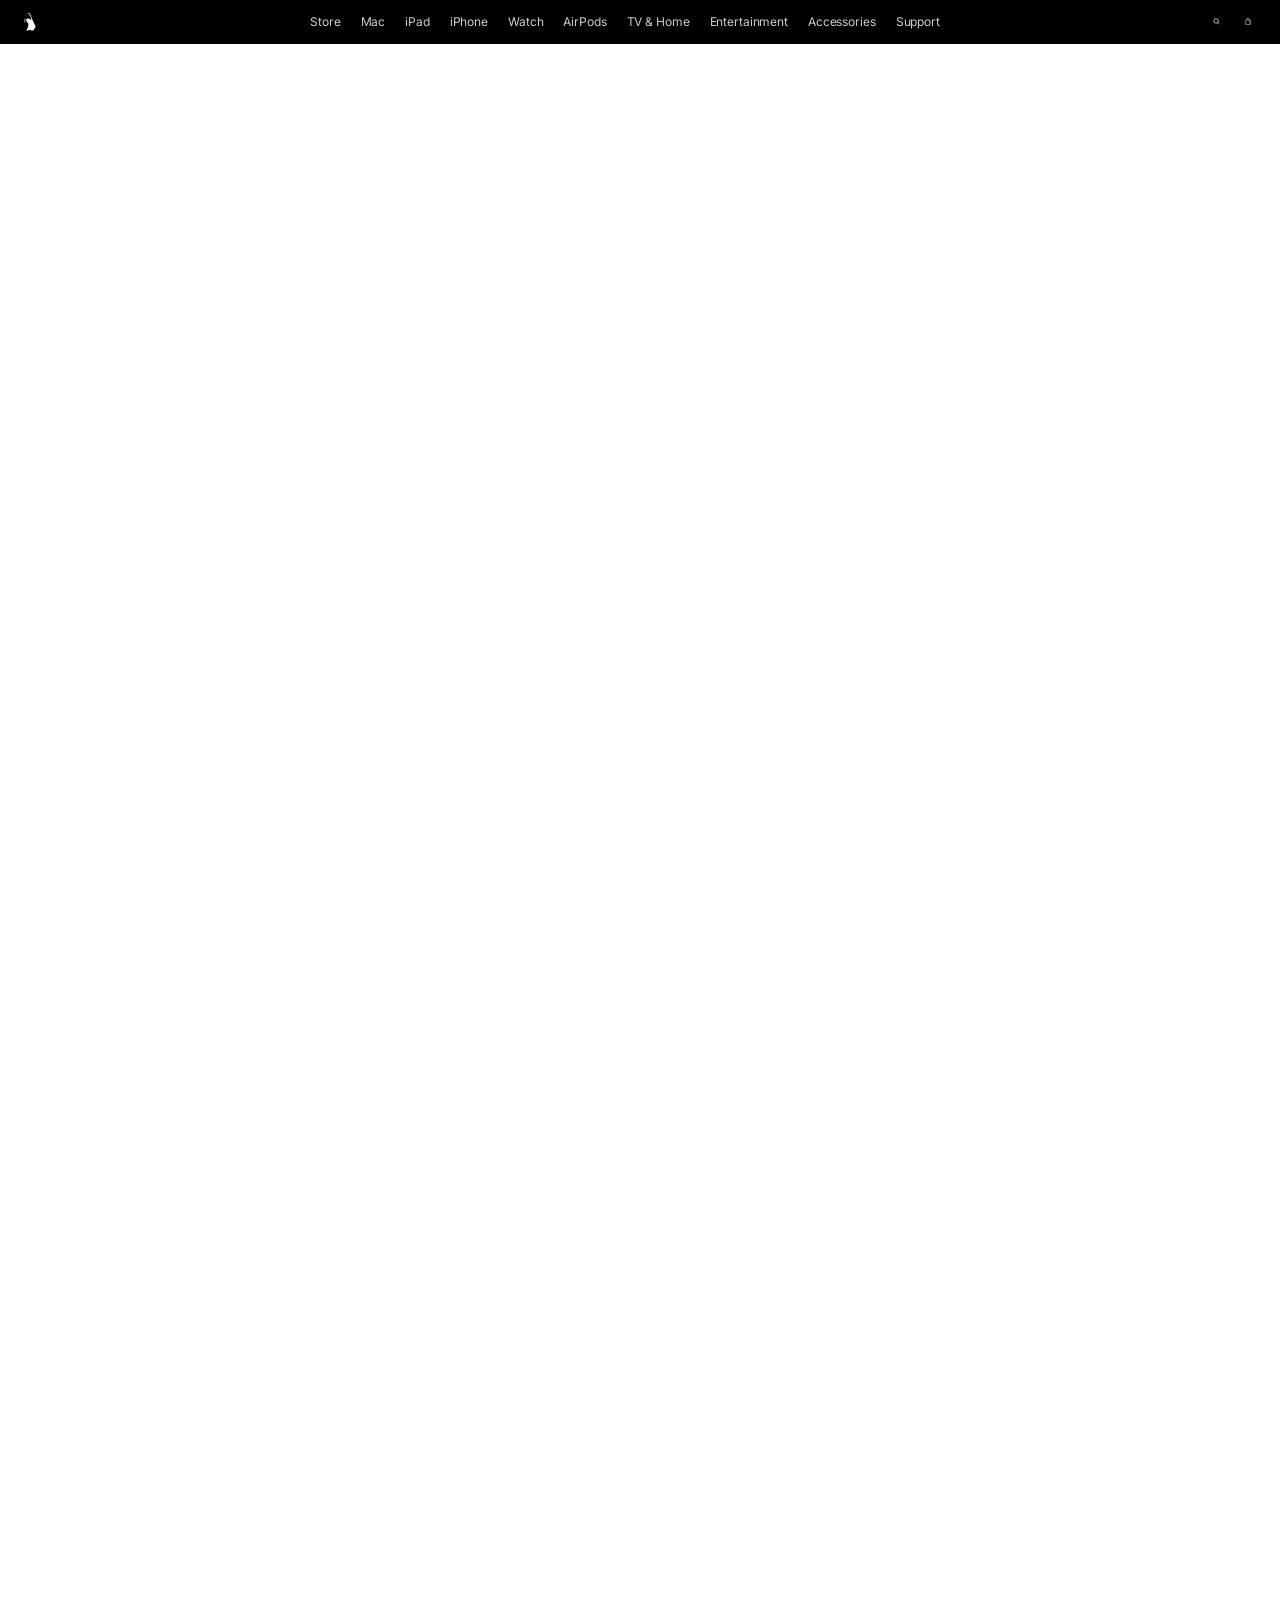
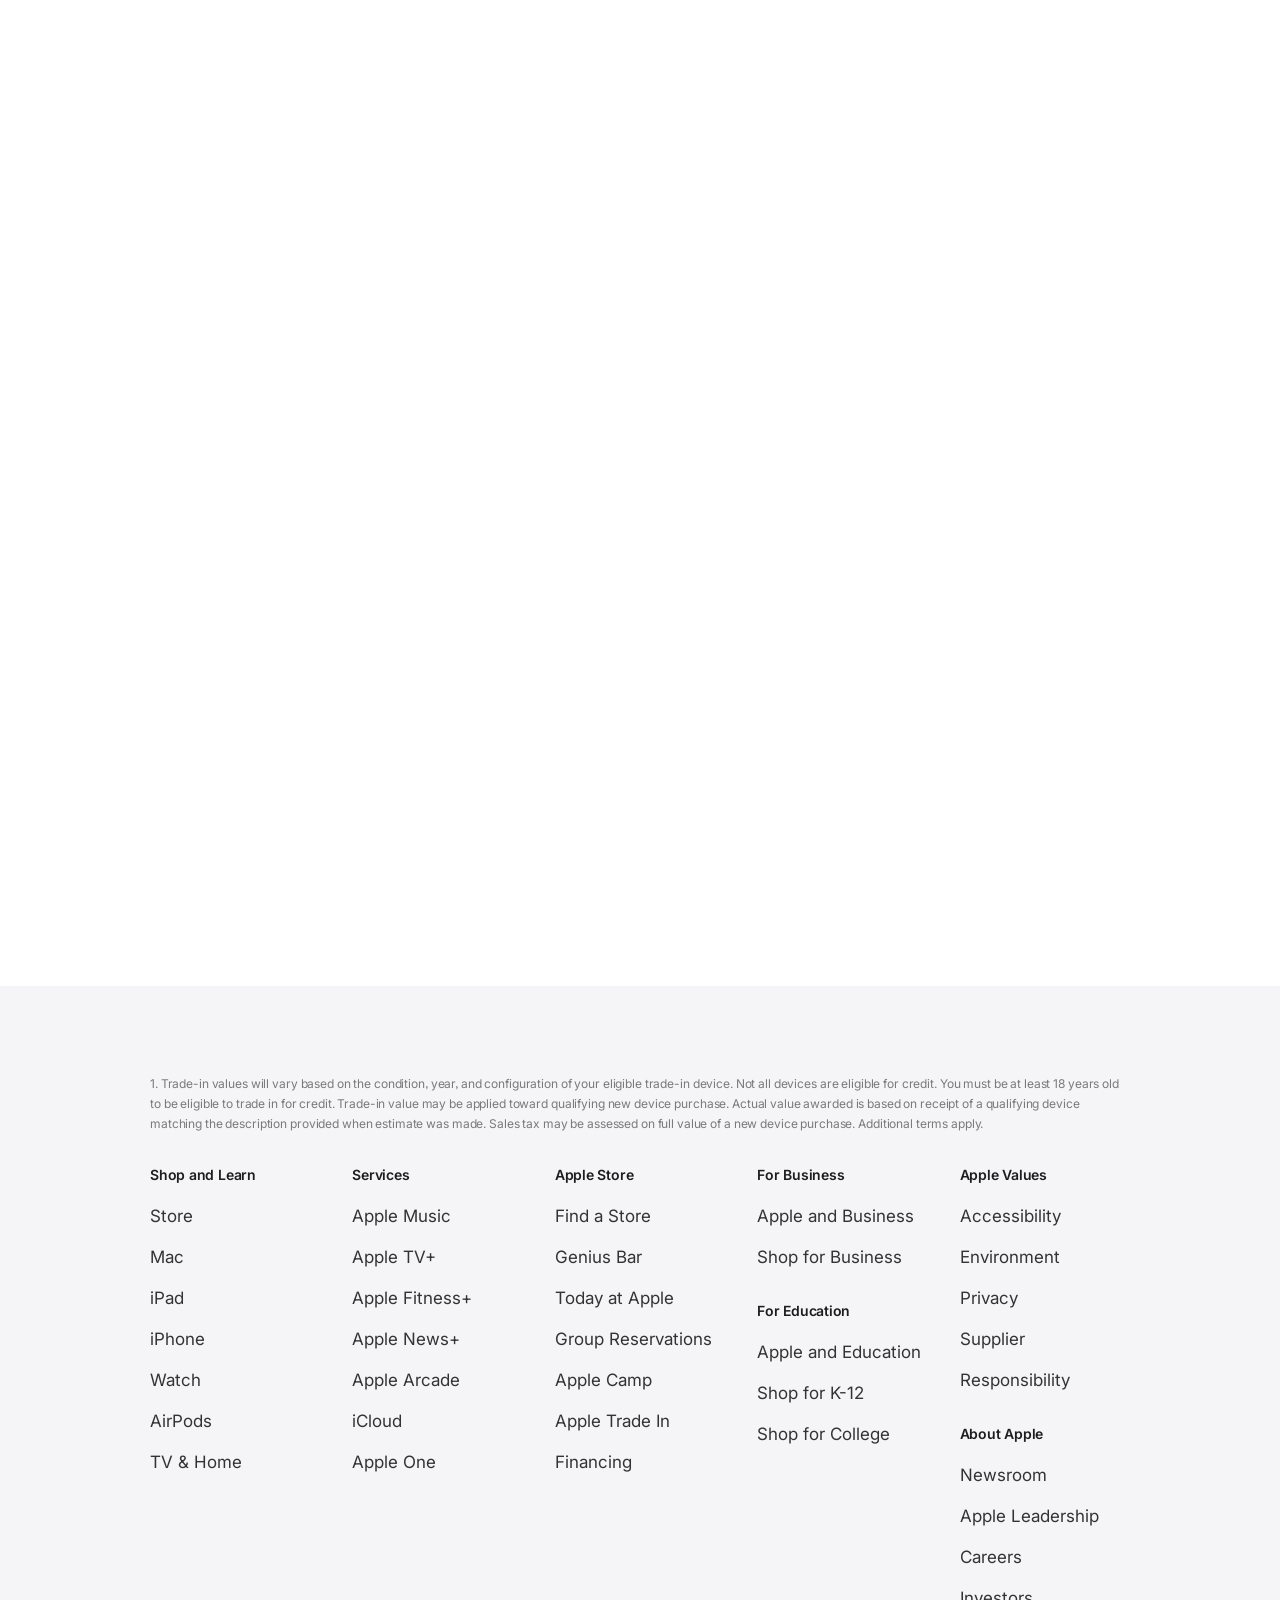
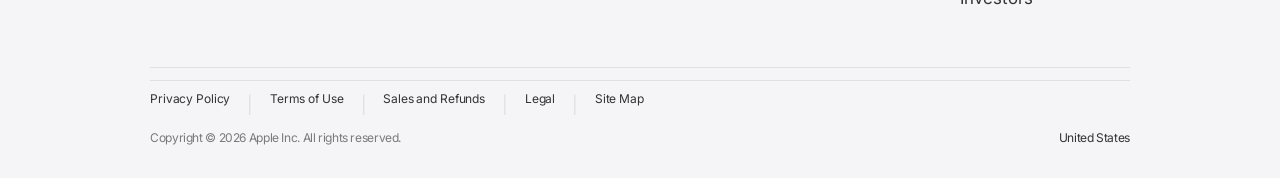
==== index.html @ 01b18a30 "feat: create index.html with responsive hero section and global navigation components" ====
<!DOCTYPE html>
<html lang="en">
<head>
  <meta charset="UTF-8">
  <meta name="viewport" content="width=device-width, initial-scale=1.0">
  <title>Apple</title>
  <meta name="description" content="Explore the latest iPhone, MacBook, iPad, Apple Watch, AirPods, and more. Visit the Apple site to learn, buy, and get support.">

  <!-- Google Fonts: Inter (SF Pro substitute) -->
  <link rel="preconnect" href="https://fonts.googleapis.com">
  <link rel="preconnect" href="https://fonts.gstatic.com" crossorigin>
  <link href="https://fonts.googleapis.com/css2?family=Inter:ital,opsz,wght@0,14..32,100..900;1,14..32,100..900&display=swap" rel="stylesheet">

  <!-- Stylesheets -->
  <link rel="stylesheet" href="css/tokens.css">
  <link rel="stylesheet" href="css/reset.css">
  <link rel="stylesheet" href="css/global.css">
  <link rel="stylesheet" href="css/components.css">
</head>
<body>

  <!-- ════════════════════════════════════════════ -->
  <!-- GLOBAL NAV                                   -->
  <!-- ════════════════════════════════════════════ -->
  <nav class="global-nav" id="global-nav" aria-label="Global Navigation">
    <div class="global-nav__inner">
      <!-- Apple Logo -->
      <a href="index.html" class="global-nav__logo" aria-label="Apple">
        <svg viewBox="0 0 17 48" xmlns="http://www.w3.org/2000/svg" width="17" height="48">
          <path d="M15.57 36.3c-.93 2.13-1.37 3.08-2.57 4.98-1.67 2.64-4.03 5.93-6.95 5.96-2.59.03-3.26-1.69-6.78-1.66-3.52.02-4.25 1.69-6.85 1.66C-10.5 47.21-8.31 44.14-6.64 41.5c3.34-5.29 3.69-11.49 1.63-14.79-1.44-2.3-3.7-3.64-5.82-3.64-2.6 0-4.54 1.74-6.09 1.74-1.65 0-3.28-1.73-5.64-1.73 2.68-.04 5.3 1.46 6.97 3.96-.18-.1-.36-.2-.53-.31C-17.97 25.1-18.63 22.1-17.13 19.5c1.12-1.95 3.12-3.2 5.32-3.36-.47.28-.92.62-1.33 1.02-2.31 2.26-2.46 5.87-.33 8.29.46-.96 1.16-1.79 2.05-2.42 2.43-1.72 5.67-1.84 8.24-.3-2.28-2.83-6.19-3.63-9.42-1.92.24-.6.54-1.17.88-1.7 2.73-4.23 8.37-5.42 12.6-2.69 1.25.81 2.27 1.94 2.97 3.27.55-3.2-.64-6.49-3.15-8.55 2.13.34 4.12 1.34 5.67 2.88-1.39-2.56-3.97-4.22-6.82-4.4 3.02-.15 5.96 1.22 7.82 3.66-1.42-3.35-4.7-5.53-8.32-5.53-.62 0-1.23.07-1.83.2 2.52-1.78 5.63-2.53 8.7-2.1C1.58 3.37-1.55 2.72-4.6 3.33c1.52-1.41 3.5-2.21 5.56-2.26C-1.52.5-4.13 1.24-6.1 3.01c.66-1.06 1.56-1.96 2.62-2.62C-5.83-1.04-8.56-.15-10.32 2c.13-.42.3-.82.5-1.2 1.53-2.8 4.86-3.87 7.68-2.42"/>
        </svg>
      </a>

      <!-- Nav Links -->
      <div class="global-nav__links" id="nav-links">
        <a href="store.html" class="global-nav__link">Store</a>
        <a href="#" class="global-nav__link">Mac</a>
        <a href="#" class="global-nav__link">iPad</a>
        <a href="iphone.html" class="global-nav__link">iPhone</a>
        <a href="#" class="global-nav__link">Watch</a>
        <a href="#" class="global-nav__link">AirPods</a>
        <a href="#" class="global-nav__link">TV & Home</a>
        <a href="#" class="global-nav__link">Entertainment</a>
        <a href="accessories.html" class="global-nav__link">Accessories</a>
        <a href="#" class="global-nav__link">Support</a>
      </div>

      <!-- Right Actions -->
      <div class="global-nav__actions">
        <a href="#" class="global-nav__action" aria-label="Search">
          <svg viewBox="0 0 15 44" xmlns="http://www.w3.org/2000/svg">
            <path d="M14.298 27.202l-3.87-3.87c.96-1.28 1.572-2.86 1.572-4.582C12 14.56 8.94 11.5 4.75 11.5S-2.5 14.56-2.5 18.75s3.06 7.25 7.25 7.25c1.722 0 3.302-.612 4.582-1.572l3.87 3.87c.18.18.418.27.654.27s.476-.09.656-.27c.36-.36.36-.948-.004-1.308zM4.75 24c-2.898 0-5.25-2.352-5.25-5.25S1.852 13.5 4.75 13.5 10 15.852 10 18.75 7.648 24 4.75 24z" transform="translate(3)"/>
          </svg>
        </a>
        <a href="#" class="global-nav__action" aria-label="Shopping Bag">
          <svg viewBox="0 0 14 44" xmlns="http://www.w3.org/2000/svg">
            <path d="M11.3 16h-1.06c-.1-2.24-1.88-4-4.24-4s-4.14 1.76-4.24 4H.7c-.94 0-1.7.76-1.7 1.7v10.6c0 .94.76 1.7 1.7 1.7h10.6c.94 0 1.7-.76 1.7-1.7V17.7c0-.94-.76-1.7-1.7-1.7zM6 13.5c1.6 0 2.9 1.24 3 2.5H3c.1-1.26 1.4-2.5 3-2.5zm5.3 14.8c0 .14-.16.3-.3.3H.7c-.14 0-.3-.16-.3-.3V17.7c0-.14.16-.3.3-.3h1.06v1.34c0 .28.22.5.5.5s.5-.22.5-.5V17.4h5.48v1.34c0 .28.22.5.5.5s.5-.22.5-.5V17.4h1.06c.14 0 .3.16.3.3v10.6z" transform="translate(1)"/>
          </svg>
        </a>

        <!-- Hamburger (mobile) -->
        <button class="global-nav__hamburger" id="nav-hamburger" aria-label="Menu" aria-expanded="false">
          <svg viewBox="0 0 18 18" xmlns="http://www.w3.org/2000/svg">
            <path d="M0 3h18v1.5H0zM0 8.25h18v1.5H0zM0 13.5h18V15H0z"/>
          </svg>
        </button>
      </div>
    </div>
  </nav>

  <!-- Mobile Tray -->
  <div class="global-nav__mobile-tray" id="mobile-tray">
    <a href="store.html" class="global-nav__mobile-link">Store</a>
    <a href="#" class="global-nav__mobile-link">Mac</a>
    <a href="#" class="global-nav__mobile-link">iPad</a>
    <a href="iphone.html" class="global-nav__mobile-link">iPhone</a>
    <a href="#" class="global-nav__mobile-link">Watch</a>
    <a href="#" class="global-nav__mobile-link">AirPods</a>
    <a href="#" class="global-nav__mobile-link">TV & Home</a>
    <a href="#" class="global-nav__mobile-link">Entertainment</a>
    <a href="accessories.html" class="global-nav__mobile-link">Accessories</a>
    <a href="#" class="global-nav__mobile-link">Support</a>
  </div>

  <!-- ════════════════════════════════════════════ -->
  <!-- MAIN CONTENT                                 -->
  <!-- ════════════════════════════════════════════ -->
  <main class="main-content main-content--no-sub">

    <!-- ── TILE 1: iPhone 17 Pro (Dark) ── -->
    <section class="tile tile--dark tile--hero fade-in" id="tile-iphone">
      <div class="tile__content">
        <h2 class="tile__headline tile__headline--hero">iPhone 17 Pro</h2>
        <p class="tile__tagline tile__tagline--dark">The ultimate iPhone.</p>
        <div class="tile__ctas">
          <a href="iphone.html" class="btn-primary">Learn more</a>
          <a href="iphone.html" class="btn-secondary-pill btn-secondary-pill--on-dark">Buy</a>
        </div>
      </div>
      <div class="tile__image-container">
        <img src="assets/iphone-hero.png" alt="iPhone 17 Pro in Natural Titanium" class="tile__product-image" loading="eager">
      </div>
    </section>

    <!-- ── TILE 2: MacBook Air (Light) ── -->
    <section class="tile tile--light fade-in" id="tile-macbook">
      <div class="tile__content">
        <h2 class="tile__headline tile__headline--hero">MacBook Air</h2>
        <p class="tile__tagline">Designed to go places.</p>
        <div class="tile__ctas">
          <a href="#" class="btn-primary">Learn more</a>
          <a href="store.html" class="btn-secondary-pill">Buy</a>
        </div>
      </div>
      <div class="tile__image-container tile__image-container--wide">
        <img src="assets/macbook-hero.png" alt="MacBook Air in Silver" class="tile__product-image" loading="lazy">
      </div>
    </section>

    <!-- ── TILE 3: iPad Pro (Dark-2) ── -->
    <section class="tile tile--dark-2 fade-in" id="tile-ipad">
      <div class="tile__content">
        <h2 class="tile__headline tile__headline--hero">iPad Pro</h2>
        <p class="tile__tagline tile__tagline--dark">Thinnovation.</p>
        <div class="tile__ctas">
          <a href="#" class="btn-primary">Learn more</a>
          <a href="store.html" class="btn-secondary-pill btn-secondary-pill--on-dark">Buy</a>
        </div>
      </div>
      <div class="tile__image-container">
        <img src="assets/ipad-hero.png" alt="iPad Pro with M4 chip" class="tile__product-image" loading="lazy">
      </div>
    </section>

    <!-- ── TILE 4: Apple Watch (Parchment) ── -->
    <section class="tile tile--parchment fade-in" id="tile-watch">
      <div class="tile__content">
        <h2 class="tile__headline tile__headline--hero">Apple Watch</h2>
        <p class="tile__tagline">Smarter. Brighter. Mightier.</p>
        <div class="tile__ctas">
          <a href="#" class="btn-primary">Learn more</a>
          <a href="store.html" class="btn-secondary-pill">Buy</a>
        </div>
      </div>
      <div class="tile__image-container">
        <img src="assets/watch-hero.png" alt="Apple Watch Series 10" class="tile__product-image" loading="lazy">
      </div>
    </section>

    <!-- ── TILE 5: AirPods (Dark-3) ── -->
    <section class="tile tile--dark-3 fade-in" id="tile-airpods">
      <div class="tile__content">
        <h2 class="tile__headline tile__headline--hero">AirPods Pro</h2>
        <p class="tile__tagline tile__tagline--dark">Adaptive Audio. Now playing.</p>
        <div class="tile__ctas">
          <a href="#" class="btn-primary">Learn more</a>
          <a href="store.html" class="btn-secondary-pill btn-secondary-pill--on-dark">Buy</a>
        </div>
      </div>
      <div class="tile__image-container">
        <img src="assets/airpods-hero.png" alt="AirPods Pro 2nd generation" class="tile__product-image" loading="lazy">
      </div>
    </section>

    <!-- ── TILE 6: Mac (Light) ── -->
    <section class="tile tile--light fade-in" id="tile-mac">
      <div class="tile__content">
        <h2 class="tile__headline tile__headline--hero">iMac</h2>
        <p class="tile__tagline">Supercharged by M4.</p>
        <div class="tile__ctas">
          <a href="#" class="btn-primary">Learn more</a>
          <a href="store.html" class="btn-secondary-pill">Buy</a>
        </div>
      </div>
      <div class="tile__image-container tile__image-container--wide">
        <img src="assets/mac-hero.png" alt="iMac with M4 chip" class="tile__product-image" loading="lazy">
      </div>
    </section>

    <!-- ── Two Side-by-Side Tiles ── -->
    <div class="tile-pair">
      <section class="tile tile--dark fade-in" id="tile-trade-in">
        <div class="tile__content">
          <h2 class="tile__headline">Trade In</h2>
          <p class="tile__tagline tile__tagline--dark" style="font-size:21px;">Get credit toward your next Apple product.</p>
          <div class="tile__ctas">
            <a href="#" class="text-link text-link--on-dark text-link--chevron" style="font-size:17px;">Find your trade‑in value</a>
          </div>
        </div>
      </section>
      <section class="tile tile--parchment fade-in" id="tile-card">
        <div class="tile__content">
          <h2 class="tile__headline">Apple Card</h2>
          <p class="tile__tagline" style="font-size:21px;">Get up to 3% Daily Cash back with every purchase.</p>
          <div class="tile__ctas">
            <a href="#" class="text-link text-link--chevron" style="font-size:17px;">Learn more</a>
          </div>
        </div>
      </section>
    </div>

  </main>

  <!-- ════════════════════════════════════════════ -->
  <!-- FOOTER                                       -->
  <!-- ════════════════════════════════════════════ -->
  <footer class="footer" id="site-footer">
    <div class="footer__inner">
      <div class="footer__legal">
        <p class="footer__legal-text">
          1. Trade-in values will vary based on the condition, year, and configuration of your eligible trade-in device. Not all devices are eligible for credit. You must be at least 18 years old to be eligible to trade in for credit. Trade-in value may be applied toward qualifying new device purchase. Actual value awarded is based on receipt of a qualifying device matching the description provided when estimate was made. Sales tax may be assessed on full value of a new device purchase. Additional terms apply.
        </p>
      </div>

      <div class="footer__columns" style="margin-top: 32px;">
        <div class="footer__column">
          <h3 class="footer__column-title">Shop and Learn</h3>
          <a href="store.html" class="footer__link">Store</a>
          <a href="#" class="footer__link">Mac</a>
          <a href="#" class="footer__link">iPad</a>
          <a href="iphone.html" class="footer__link">iPhone</a>
          <a href="#" class="footer__link">Watch</a>
          <a href="#" class="footer__link">AirPods</a>
          <a href="#" class="footer__link">TV & Home</a>
        </div>
        <div class="footer__column">
          <h3 class="footer__column-title">Services</h3>
          <a href="#" class="footer__link">Apple Music</a>
          <a href="#" class="footer__link">Apple TV+</a>
          <a href="#" class="footer__link">Apple Fitness+</a>
          <a href="#" class="footer__link">Apple News+</a>
          <a href="#" class="footer__link">Apple Arcade</a>
          <a href="#" class="footer__link">iCloud</a>
          <a href="#" class="footer__link">Apple One</a>
        </div>
        <div class="footer__column">
          <h3 class="footer__column-title">Apple Store</h3>
          <a href="#" class="footer__link">Find a Store</a>
          <a href="#" class="footer__link">Genius Bar</a>
          <a href="#" class="footer__link">Today at Apple</a>
          <a href="#" class="footer__link">Group Reservations</a>
          <a href="#" class="footer__link">Apple Camp</a>
          <a href="#" class="footer__link">Apple Trade In</a>
          <a href="#" class="footer__link">Financing</a>
        </div>
        <div class="footer__column">
          <h3 class="footer__column-title">For Business</h3>
          <a href="#" class="footer__link">Apple and Business</a>
          <a href="#" class="footer__link">Shop for Business</a>
          <h3 class="footer__column-title" style="margin-top: 24px;">For Education</h3>
          <a href="#" class="footer__link">Apple and Education</a>
          <a href="#" class="footer__link">Shop for K-12</a>
          <a href="#" class="footer__link">Shop for College</a>
        </div>
        <div class="footer__column">
          <h3 class="footer__column-title">Apple Values</h3>
          <a href="#" class="footer__link">Accessibility</a>
          <a href="environment.html" class="footer__link">Environment</a>
          <a href="#" class="footer__link">Privacy</a>
          <a href="#" class="footer__link">Supplier Responsibility</a>
          <h3 class="footer__column-title" style="margin-top: 24px;">About Apple</h3>
          <a href="#" class="footer__link">Newsroom</a>
          <a href="#" class="footer__link">Apple Leadership</a>
          <a href="#" class="footer__link">Careers</a>
          <a href="#" class="footer__link">Investors</a>
        </div>
      </div>

      <div class="footer__legal-links">
        <a href="#" class="footer__legal-link">Privacy Policy</a>
        <span class="footer__legal-separator">|</span>
        <a href="#" class="footer__legal-link">Terms of Use</a>
        <span class="footer__legal-separator">|</span>
        <a href="#" class="footer__legal-link">Sales and Refunds</a>
        <span class="footer__legal-separator">|</span>
        <a href="#" class="footer__legal-link">Legal</a>
        <span class="footer__legal-separator">|</span>
        <a href="#" class="footer__legal-link">Site Map</a>
      </div>

      <div class="footer__copyright">
        <p class="footer__copyright-text">Copyright &copy; 2026 Apple Inc. All rights reserved.</p>
        <a href="#" class="footer__country">United States</a>
      </div>
    </div>
  </footer>

  <!-- JavaScript -->
  <script src="js/nav.js"></script>
  <script src="js/main.js"></script>

</body>
</html>
---- css/tokens.css ----
/* =============================================
   APPLE DESIGN SYSTEM — DESIGN TOKENS
   All values sourced from the Apple.com spec.
   ============================================= */

:root {
  /* ─── BRAND & ACCENT ─── */
  --color-primary: #0066cc;
  --color-primary-focus: #0071e3;
  --color-primary-on-dark: #2997ff;
  --color-on-primary: #ffffff;

  /* ─── SURFACES ─── */
  --color-canvas: #ffffff;
  --color-canvas-parchment: #f5f5f7;
  --color-surface-pearl: #fafafc;
  --color-surface-tile-1: #272729;
  --color-surface-tile-2: #2a2a2c;
  --color-surface-tile-3: #252527;
  --color-surface-black: #000000;
  --color-surface-chip-translucent: rgba(210, 210, 215, 0.64);

  /* ─── TEXT ─── */
  --color-ink: #1d1d1f;
  --color-body: #1d1d1f;
  --color-body-on-dark: #ffffff;
  --color-body-muted: #cccccc;
  --color-ink-muted-80: #333333;
  --color-ink-muted-48: #7a7a7a;

  /* ─── HAIRLINES & BORDERS ─── */
  --color-divider-soft: rgba(0, 0, 0, 0.04);
  --color-hairline: #e0e0e0;

  /* ─── FONT FAMILIES ─── */
  --font-display: 'Inter', system-ui, -apple-system, BlinkMacSystemFont, sans-serif;
  --font-body: 'Inter', system-ui, -apple-system, BlinkMacSystemFont, sans-serif;

  /* ─── TYPOGRAPHY TOKENS ─── */

  /* hero-display: 56px / 600 / 1.07 / -0.28px */
  --type-hero-display-size: 56px;
  --type-hero-display-weight: 600;
  --type-hero-display-lh: 1.07;
  --type-hero-display-ls: -0.005em;

  /* display-lg: 40px / 600 / 1.10 / 0 */
  --type-display-lg-size: 40px;
  --type-display-lg-weight: 600;
  --type-display-lg-lh: 1.10;
  --type-display-lg-ls: 0;

  /* display-md: 34px / 600 / 1.47 / -0.374px */
  --type-display-md-size: 34px;
  --type-display-md-weight: 600;
  --type-display-md-lh: 1.47;
  --type-display-md-ls: -0.011em;

  /* lead: 28px / 400 / 1.14 / 0.196px */
  --type-lead-size: 28px;
  --type-lead-weight: 400;
  --type-lead-lh: 1.14;
  --type-lead-ls: 0.007em;

  /* lead-airy: 24px / 300 / 1.5 / 0 */
  --type-lead-airy-size: 24px;
  --type-lead-airy-weight: 300;
  --type-lead-airy-lh: 1.5;
  --type-lead-airy-ls: 0;

  /* tagline: 21px / 600 / 1.19 / 0.231px */
  --type-tagline-size: 21px;
  --type-tagline-weight: 600;
  --type-tagline-lh: 1.19;
  --type-tagline-ls: 0.011em;

  /* body-strong: 17px / 600 / 1.24 / -0.374px */
  --type-body-strong-size: 17px;
  --type-body-strong-weight: 600;
  --type-body-strong-lh: 1.24;
  --type-body-strong-ls: -0.022em;

  /* body: 17px / 400 / 1.47 / -0.374px  (adjusted to 1.44 for Inter) */
  --type-body-size: 17px;
  --type-body-weight: 400;
  --type-body-lh: 1.44;
  --type-body-ls: -0.022em;

  /* dense-link: 17px / 400 / 2.41 / 0 */
  --type-dense-link-size: 17px;
  --type-dense-link-weight: 400;
  --type-dense-link-lh: 2.41;
  --type-dense-link-ls: 0;

  /* caption: 14px / 400 / 1.43 / -0.224px */
  --type-caption-size: 14px;
  --type-caption-weight: 400;
  --type-caption-lh: 1.43;
  --type-caption-ls: -0.016em;

  /* caption-strong: 14px / 600 / 1.29 / -0.224px */
  --type-caption-strong-size: 14px;
  --type-caption-strong-weight: 600;
  --type-caption-strong-lh: 1.29;
  --type-caption-strong-ls: -0.016em;

  /* button-large: 18px / 300 / 1.0 / 0 */
  --type-button-large-size: 18px;
  --type-button-large-weight: 300;
  --type-button-large-lh: 1.0;
  --type-button-large-ls: 0;

  /* button-utility: 14px / 400 / 1.29 / -0.224px */
  --type-button-utility-size: 14px;
  --type-button-utility-weight: 400;
  --type-button-utility-lh: 1.29;
  --type-button-utility-ls: -0.016em;

  /* fine-print: 12px / 400 / 1.0 / -0.12px */
  --type-fine-print-size: 12px;
  --type-fine-print-weight: 400;
  --type-fine-print-lh: 1.0;
  --type-fine-print-ls: -0.01em;

  /* micro-legal: 10px / 400 / 1.3 / -0.08px */
  --type-micro-legal-size: 10px;
  --type-micro-legal-weight: 400;
  --type-micro-legal-lh: 1.3;
  --type-micro-legal-ls: -0.008em;

  /* nav-link: 12px / 400 / 1.0 / -0.12px */
  --type-nav-link-size: 12px;
  --type-nav-link-weight: 400;
  --type-nav-link-lh: 1.0;
  --type-nav-link-ls: -0.01em;

  /* ─── SPACING ─── */
  --space-xxs: 4px;
  --space-xs: 8px;
  --space-sm: 12px;
  --space-md: 17px;
  --space-lg: 24px;
  --space-xl: 32px;
  --space-xxl: 48px;
  --space-section: 80px;

  /* ─── BORDER RADIUS ─── */
  --rounded-none: 0px;
  --rounded-xs: 5px;
  --rounded-sm: 8px;
  --rounded-md: 11px;
  --rounded-lg: 18px;
  --rounded-pill: 9999px;
  --rounded-full: 50%;

  /* ─── ELEVATION ─── */
  --shadow-product: 3px 5px 30px 0 rgba(0, 0, 0, 0.22);
  --shadow-none: none;
  --border-hairline: 1px solid var(--color-hairline);
  --border-divider-soft: 1px solid var(--color-divider-soft);

  /* ─── BACKDROP ─── */
  --backdrop-frosted: saturate(180%) blur(20px);

  /* ─── TRANSITIONS ─── */
  --transition-fast: 150ms ease;
  --transition-base: 250ms ease;
  --transition-slow: 400ms ease;

  /* ─── CONTENT WIDTHS ─── */
  --width-content: 980px;
  --width-grid: 1440px;

  /* ─── NAV HEIGHTS ─── */
  --height-global-nav: 44px;
  --height-sub-nav: 52px;
}
---- css/global.css ----
/* =============================================
   APPLE DESIGN SYSTEM — GLOBAL STYLES
   Nav, footer, tile system, typography utilities,
   and responsive breakpoints.
   ============================================= */

/* ─── TYPOGRAPHY UTILITY CLASSES ─── */

.type-hero-display {
  font-family: var(--font-display);
  font-size: var(--type-hero-display-size);
  font-weight: var(--type-hero-display-weight);
  line-height: var(--type-hero-display-lh);
  letter-spacing: var(--type-hero-display-ls);
}

.type-display-lg {
  font-family: var(--font-display);
  font-size: var(--type-display-lg-size);
  font-weight: var(--type-display-lg-weight);
  line-height: var(--type-display-lg-lh);
  letter-spacing: var(--type-display-lg-ls);
}

.type-display-md {
  font-family: var(--font-display);
  font-size: var(--type-display-md-size);
  font-weight: var(--type-display-md-weight);
  line-height: var(--type-display-md-lh);
  letter-spacing: var(--type-display-md-ls);
}

.type-lead {
  font-size: var(--type-lead-size);
  font-weight: var(--type-lead-weight);
  line-height: var(--type-lead-lh);
  letter-spacing: var(--type-lead-ls);
}

.type-lead-airy {
  font-size: var(--type-lead-airy-size);
  font-weight: var(--type-lead-airy-weight);
  line-height: var(--type-lead-airy-lh);
  letter-spacing: var(--type-lead-airy-ls);
}

.type-tagline {
  font-size: var(--type-tagline-size);
  font-weight: var(--type-tagline-weight);
  line-height: var(--type-tagline-lh);
  letter-spacing: var(--type-tagline-ls);
}

.type-body-strong {
  font-size: var(--type-body-strong-size);
  font-weight: var(--type-body-strong-weight);
  line-height: var(--type-body-strong-lh);
  letter-spacing: var(--type-body-strong-ls);
}

.type-body {
  font-size: var(--type-body-size);
  font-weight: var(--type-body-weight);
  line-height: var(--type-body-lh);
  letter-spacing: var(--type-body-ls);
}

.type-caption {
  font-size: var(--type-caption-size);
  font-weight: var(--type-caption-weight);
  line-height: var(--type-caption-lh);
  letter-spacing: var(--type-caption-ls);
}

.type-caption-strong {
  font-size: var(--type-caption-strong-size);
  font-weight: var(--type-caption-strong-weight);
  line-height: var(--type-caption-strong-lh);
  letter-spacing: var(--type-caption-strong-ls);
}

.type-fine-print {
  font-size: var(--type-fine-print-size);
  font-weight: var(--type-fine-print-weight);
  line-height: var(--type-fine-print-lh);
  letter-spacing: var(--type-fine-print-ls);
}

.type-micro-legal {
  font-size: var(--type-micro-legal-size);
  font-weight: var(--type-micro-legal-weight);
  line-height: var(--type-micro-legal-lh);
  letter-spacing: var(--type-micro-legal-ls);
}

/* ─── GLOBAL NAV ─── */

.global-nav {
  position: fixed;
  top: 0;
  left: 0;
  right: 0;
  z-index: 1000;
  height: var(--height-global-nav);
  background-color: var(--color-surface-black);
  display: flex;
  align-items: center;
  justify-content: center;
}

.global-nav__inner {
  width: 100%;
  max-width: var(--width-grid);
  padding: 0 var(--space-lg);
  display: flex;
  align-items: center;
  justify-content: space-between;
}

.global-nav__logo {
  display: flex;
  align-items: center;
  color: var(--color-body-on-dark);
}

.global-nav__logo svg {
  width: 18px;
  height: 18px;
  fill: currentColor;
}

.global-nav__links {
  display: flex;
  align-items: center;
  gap: 20px;
}

.global-nav__link {
  font-size: var(--type-nav-link-size);
  font-weight: var(--type-nav-link-weight);
  line-height: var(--type-nav-link-lh);
  letter-spacing: var(--type-nav-link-ls);
  color: rgba(255, 255, 255, 0.8);
  transition: color var(--transition-fast);
  white-space: nowrap;
}

.global-nav__link:hover {
  color: var(--color-body-on-dark);
}

.global-nav__link--active {
  color: var(--color-body-on-dark);
}

.global-nav__actions {
  display: flex;
  align-items: center;
  gap: 16px;
}

.global-nav__action {
  color: rgba(255, 255, 255, 0.8);
  transition: color var(--transition-fast);
  display: flex;
  align-items: center;
}

.global-nav__action:hover {
  color: var(--color-body-on-dark);
}

.global-nav__action svg {
  width: 16px;
  height: 16px;
  fill: currentColor;
}

.global-nav__hamburger {
  display: none;
  color: var(--color-body-on-dark);
  width: 44px;
  height: 44px;
  align-items: center;
  justify-content: center;
}

.global-nav__hamburger svg {
  width: 18px;
  height: 18px;
  fill: currentColor;
}

/* Mobile nav tray */
.global-nav__mobile-tray {
  display: none;
  position: fixed;
  top: var(--height-global-nav);
  left: 0;
  right: 0;
  bottom: 0;
  background-color: var(--color-surface-black);
  z-index: 999;
  padding: var(--space-xxl) var(--space-xxl);
  flex-direction: column;
  gap: var(--space-lg);
  overflow-y: auto;
}

.global-nav__mobile-tray.is-open {
  display: flex;
}

.global-nav__mobile-link {
  font-family: var(--font-display);
  font-size: 28px;
  font-weight: 600;
  color: rgba(255, 255, 255, 0.8);
  transition: color var(--transition-fast);
  border-bottom: 1px solid rgba(255, 255, 255, 0.1);
  padding-bottom: var(--space-lg);
}

.global-nav__mobile-link:hover {
  color: var(--color-body-on-dark);
}

/* ─── SUB NAV (FROSTED) ─── */

.sub-nav {
  position: fixed;
  top: var(--height-global-nav);
  left: 0;
  right: 0;
  z-index: 998;
  height: var(--height-sub-nav);
  background-color: rgba(245, 245, 247, 0.8);
  backdrop-filter: var(--backdrop-frosted);
  -webkit-backdrop-filter: var(--backdrop-frosted);
  border-bottom: 1px solid rgba(0, 0, 0, 0.08);
  display: flex;
  align-items: center;
  justify-content: center;
}

.sub-nav__inner {
  width: 100%;
  max-width: var(--width-grid);
  padding: 0 var(--space-lg);
  display: flex;
  align-items: center;
  justify-content: space-between;
}

.sub-nav__title {
  font-size: var(--type-tagline-size);
  font-weight: var(--type-tagline-weight);
  line-height: var(--type-tagline-lh);
  letter-spacing: var(--type-tagline-ls);
  color: var(--color-ink);
}

.sub-nav__right {
  display: flex;
  align-items: center;
  gap: 20px;
}

.sub-nav__link {
  font-size: var(--type-button-utility-size);
  font-weight: var(--type-button-utility-weight);
  line-height: var(--type-button-utility-lh);
  letter-spacing: var(--type-button-utility-ls);
  color: var(--color-ink);
  opacity: 0.7;
  transition: opacity var(--transition-fast);
  white-space: nowrap;
}

.sub-nav__link:hover {
  opacity: 1;
}

/* ─── MAIN CONTENT OFFSET ─── */

.main-content {
  padding-top: calc(var(--height-global-nav) + var(--height-sub-nav));
}

.main-content--no-sub {
  padding-top: var(--height-global-nav);
}

/* ─── PRODUCT TILE SYSTEM ─── */

.tile {
  width: 100%;
  display: flex;
  flex-direction: column;
  align-items: center;
  justify-content: center;
  text-align: center;
  padding: var(--space-section) var(--space-lg);
  min-height: 580px;
  position: relative;
  overflow: hidden;
}

.tile--light {
  background-color: var(--color-canvas);
  color: var(--color-ink);
}

.tile--parchment {
  background-color: var(--color-canvas-parchment);
  color: var(--color-ink);
}

.tile--dark {
  background-color: var(--color-surface-tile-1);
  color: var(--color-body-on-dark);
}

.tile--dark-2 {
  background-color: var(--color-surface-tile-2);
  color: var(--color-body-on-dark);
}

.tile--dark-3 {
  background-color: var(--color-surface-tile-3);
  color: var(--color-body-on-dark);
}

.tile--black {
  background-color: var(--color-surface-black);
  color: var(--color-body-on-dark);
}

.tile--hero {
  min-height: 100vh;
  min-height: 100dvh;
}

.tile--half {
  min-height: 460px;
}

.tile__content {
  max-width: var(--width-content);
  width: 100%;
  display: flex;
  flex-direction: column;
  align-items: center;
  gap: var(--space-sm);
  position: relative;
  z-index: 2;
}

.tile__headline {
  font-family: var(--font-display);
  font-size: var(--type-display-lg-size);
  font-weight: var(--type-display-lg-weight);
  line-height: var(--type-display-lg-lh);
  letter-spacing: var(--type-display-lg-ls);
}

.tile__headline--hero {
  font-size: var(--type-hero-display-size);
  line-height: var(--type-hero-display-lh);
  letter-spacing: var(--type-hero-display-ls);
}

.tile__tagline {
  font-size: var(--type-lead-size);
  font-weight: var(--type-lead-weight);
  line-height: var(--type-lead-lh);
  letter-spacing: var(--type-lead-ls);
  opacity: 0.85;
}

.tile__tagline--dark {
  color: var(--color-body-muted);
}

.tile__ctas {
  display: flex;
  align-items: center;
  gap: var(--space-md);
  margin-top: var(--space-xs);
}

.tile__image-container {
  margin-top: var(--space-xxl);
  width: 100%;
  max-width: 700px;
  display: flex;
  justify-content: center;
  position: relative;
}

.tile__image-container--wide {
  max-width: 900px;
}

.tile__image-container--full {
  max-width: 100%;
}

.tile__product-image {
  width: 100%;
  height: auto;
  object-fit: contain;
  filter: drop-shadow(var(--shadow-product));
}

.tile__product-image--no-shadow {
  filter: none;
}

/* Background image tiles */
.tile--bg-image {
  background-size: cover;
  background-position: center;
  background-repeat: no-repeat;
}

/* ─── SECTION CONTAINERS ─── */

.section-container {
  max-width: var(--width-content);
  width: 100%;
  margin: 0 auto;
  padding: var(--space-section) var(--space-lg);
}

.section-container--wide {
  max-width: var(--width-grid);
}

/* ─── GRID SYSTEM ─── */

.utility-grid {
  display: grid;
  gap: 20px;
  width: 100%;
  max-width: var(--width-grid);
  margin: 0 auto;
  padding: 0 var(--space-lg);
}

.utility-grid--5 {
  grid-template-columns: repeat(5, 1fr);
}

.utility-grid--4 {
  grid-template-columns: repeat(4, 1fr);
}

.utility-grid--3 {
  grid-template-columns: repeat(3, 1fr);
}

.utility-grid--2 {
  grid-template-columns: repeat(2, 1fr);
}

/* Two-column side-by-side tiles */
.tile-pair {
  display: grid;
  grid-template-columns: 1fr 1fr;
  gap: 0;
}

.tile-pair .tile {
  min-height: 460px;
}

/* ─── FOOTER ─── */

.footer {
  background-color: var(--color-canvas-parchment);
  padding: 64px var(--space-lg) var(--space-xl);
}

.footer__inner {
  max-width: var(--width-content);
  margin: 0 auto;
}

.footer__columns {
  display: grid;
  grid-template-columns: repeat(5, 1fr);
  gap: var(--space-xl);
  padding-bottom: var(--space-xxl);
  border-bottom: 1px solid var(--color-hairline);
}

.footer__column-title {
  font-size: var(--type-caption-strong-size);
  font-weight: var(--type-caption-strong-weight);
  line-height: var(--type-caption-strong-lh);
  letter-spacing: var(--type-caption-strong-ls);
  color: var(--color-ink);
  margin-bottom: var(--space-sm);
}

.footer__link {
  font-size: var(--type-dense-link-size);
  font-weight: var(--type-dense-link-weight);
  line-height: var(--type-dense-link-lh);
  letter-spacing: var(--type-dense-link-ls);
  color: var(--color-ink-muted-80);
  transition: color var(--transition-fast);
  display: block;
}

.footer__link:hover {
  color: var(--color-ink);
}

.footer__legal {
  padding-top: var(--space-lg);
}

.footer__legal-text {
  font-size: var(--type-fine-print-size);
  font-weight: var(--type-fine-print-weight);
  line-height: 1.67;
  letter-spacing: var(--type-fine-print-ls);
  color: var(--color-ink-muted-48);
}

.footer__legal-links {
  display: flex;
  flex-wrap: wrap;
  gap: var(--space-md);
  margin-top: var(--space-sm);
  padding-top: var(--space-sm);
  border-top: 1px solid var(--color-hairline);
}

.footer__legal-link {
  font-size: var(--type-fine-print-size);
  font-weight: var(--type-fine-print-weight);
  line-height: var(--type-fine-print-lh);
  letter-spacing: var(--type-fine-print-ls);
  color: var(--color-ink-muted-80);
  transition: color var(--transition-fast);
  white-space: nowrap;
}

.footer__legal-link:hover {
  color: var(--color-ink);
}

.footer__legal-separator {
  color: var(--color-hairline);
}

.footer__copyright {
  display: flex;
  align-items: center;
  justify-content: space-between;
  margin-top: var(--space-sm);
}

.footer__copyright-text {
  font-size: var(--type-fine-print-size);
  color: var(--color-ink-muted-48);
}

.footer__country {
  font-size: var(--type-fine-print-size);
  color: var(--color-ink-muted-80);
}

/* ─── FADE-IN ANIMATION ─── */

.fade-in {
  opacity: 0;
  transform: translateY(20px);
  transition: opacity var(--transition-slow), transform var(--transition-slow);
}

.fade-in.is-visible {
  opacity: 1;
  transform: translateY(0);
}

/* ─── RESPONSIVE ─── */

/* Wide desktop: ≥1441px — content locks */
@media (min-width: 1441px) {
  .global-nav__inner,
  .sub-nav__inner {
    max-width: var(--width-grid);
  }
}

/* Desktop: 1069–1440px — full layout */
/* (Default styles handle this) */

/* Small desktop: 1024–1068px */
@media (max-width: 1068px) {
  .tile__headline--hero {
    font-size: var(--type-display-lg-size);
    line-height: var(--type-display-lg-lh);
    letter-spacing: var(--type-display-lg-ls);
  }

  .utility-grid--5 {
    grid-template-columns: repeat(4, 1fr);
  }
}

/* Tablet landscape: 834–1023px */
@media (max-width: 1023px) {
  .utility-grid--5,
  .utility-grid--4 {
    grid-template-columns: repeat(3, 1fr);
  }
}

/* Tablet portrait: 736–833px — nav collapses */
@media (max-width: 833px) {
  .global-nav__links {
    display: none;
  }

  .global-nav__hamburger {
    display: flex;
  }

  .sub-nav__link {
    display: none;
  }

  .tile-pair {
    grid-template-columns: 1fr;
  }

  .utility-grid--5,
  .utility-grid--4,
  .utility-grid--3 {
    grid-template-columns: repeat(2, 1fr);
  }

  .footer__columns {
    grid-template-columns: repeat(3, 1fr);
  }
}

/* Large phone: 641–735px */
@media (max-width: 735px) {
  .tile {
    padding: var(--space-xxl) var(--space-lg);
    min-height: 460px;
  }

  .tile__headline {
    font-size: 34px;
  }

  .tile__tagline {
    font-size: 21px;
  }

  .footer__columns {
    grid-template-columns: repeat(2, 1fr);
  }
}

/* Phone: 420–640px */
@media (max-width: 640px) {
  .tile__headline {
    font-size: 34px;
  }

  .tile__headline--hero {
    font-size: 34px;
  }

  .tile__tagline {
    font-size: 19px;
  }

  .tile__ctas {
    flex-direction: column;
    gap: var(--space-sm);
  }

  .utility-grid--5,
  .utility-grid--4,
  .utility-grid--3,
  .utility-grid--2 {
    grid-template-columns: 1fr;
  }

  .footer__columns {
    grid-template-columns: 1fr;
  }

  .footer__copyright {
    flex-direction: column;
    align-items: flex-start;
    gap: var(--space-xs);
  }
}

/* Small phone: ≤419px */
@media (max-width: 419px) {
  .tile__headline {
    font-size: 28px;
  }

  .tile__headline--hero {
    font-size: 28px;
  }

  .tile__tagline {
    font-size: 17px;
  }

  .sub-nav__title {
    font-size: 17px;
  }

  .tile {
    padding: var(--space-xxl) var(--space-md);
    min-height: 380px;
  }
}
---- css/components.css ----
/* =============================================
   APPLE DESIGN SYSTEM — COMPONENTS
   Buttons, cards, chips, inputs, sticky bar.
   ============================================= */

/* ─── BUTTON: PRIMARY (Blue Pill) ─── */

.btn-primary {
  display: inline-flex;
  align-items: center;
  justify-content: center;
  background-color: var(--color-primary);
  color: var(--color-on-primary);
  font-size: var(--type-body-size);
  font-weight: var(--type-body-weight);
  line-height: var(--type-body-lh);
  letter-spacing: var(--type-body-ls);
  border-radius: var(--rounded-pill);
  padding: 11px 22px;
  border: none;
  cursor: pointer;
  transition: transform var(--transition-fast);
  white-space: nowrap;
  text-decoration: none;
  -webkit-user-select: none;
  user-select: none;
}

.btn-primary:active {
  transform: scale(0.95);
}

.btn-primary:focus-visible {
  outline: 2px solid var(--color-primary-focus);
  outline-offset: 2px;
}

/* Small variant for compact spaces */
.btn-primary--sm {
  font-size: var(--type-caption-size);
  padding: 8px 16px;
}

/* ─── BUTTON: SECONDARY PILL (Ghost) ─── */

.btn-secondary-pill {
  display: inline-flex;
  align-items: center;
  justify-content: center;
  background-color: transparent;
  color: var(--color-primary);
  font-size: var(--type-body-size);
  font-weight: var(--type-body-weight);
  line-height: var(--type-body-lh);
  letter-spacing: var(--type-body-ls);
  border-radius: var(--rounded-pill);
  border: 1px solid var(--color-primary);
  padding: 11px 22px;
  cursor: pointer;
  transition: transform var(--transition-fast);
  white-space: nowrap;
  text-decoration: none;
  -webkit-user-select: none;
  user-select: none;
}

.btn-secondary-pill:active {
  transform: scale(0.95);
}

.btn-secondary-pill:focus-visible {
  outline: 2px solid var(--color-primary-focus);
  outline-offset: 2px;
}

/* On dark surfaces */
.btn-secondary-pill--on-dark {
  color: var(--color-primary-on-dark);
  border-color: var(--color-primary-on-dark);
}

/* ─── BUTTON: DARK UTILITY ─── */

.btn-dark-utility {
  display: inline-flex;
  align-items: center;
  justify-content: center;
  background-color: var(--color-ink);
  color: var(--color-body-on-dark);
  font-size: var(--type-button-utility-size);
  font-weight: var(--type-button-utility-weight);
  line-height: var(--type-button-utility-lh);
  letter-spacing: var(--type-button-utility-ls);
  border-radius: var(--rounded-sm);
  padding: 8px 15px;
  border: none;
  cursor: pointer;
  transition: transform var(--transition-fast);
  white-space: nowrap;
  text-decoration: none;
}

.btn-dark-utility:active {
  transform: scale(0.95);
}

/* ─── BUTTON: PEARL CAPSULE ─── */

.btn-pearl-capsule {
  display: inline-flex;
  align-items: center;
  justify-content: center;
  background-color: var(--color-surface-pearl);
  color: var(--color-ink-muted-80);
  font-size: var(--type-caption-size);
  font-weight: var(--type-caption-weight);
  line-height: var(--type-caption-lh);
  letter-spacing: var(--type-caption-ls);
  border-radius: var(--rounded-md);
  border: 3px solid var(--color-divider-soft);
  padding: 8px 14px;
  cursor: pointer;
  transition: transform var(--transition-fast);
  white-space: nowrap;
  text-decoration: none;
}

.btn-pearl-capsule:active {
  transform: scale(0.95);
}

/* ─── BUTTON: STORE HERO ─── */

.btn-store-hero {
  display: inline-flex;
  align-items: center;
  justify-content: center;
  background-color: var(--color-primary);
  color: var(--color-on-primary);
  font-size: var(--type-button-large-size);
  font-weight: var(--type-button-large-weight);
  line-height: var(--type-button-large-lh);
  letter-spacing: var(--type-button-large-ls);
  border-radius: var(--rounded-pill);
  padding: 14px 28px;
  border: none;
  cursor: pointer;
  transition: transform var(--transition-fast);
  white-space: nowrap;
  text-decoration: none;
}

.btn-store-hero:active {
  transform: scale(0.95);
}

.btn-store-hero:focus-visible {
  outline: 2px solid var(--color-primary-focus);
  outline-offset: 2px;
}

/* ─── BUTTON: ICON CIRCULAR ─── */

.btn-icon-circular {
  display: inline-flex;
  align-items: center;
  justify-content: center;
  width: 44px;
  height: 44px;
  background-color: var(--color-surface-chip-translucent);
  color: var(--color-ink);
  border-radius: var(--rounded-full);
  border: none;
  cursor: pointer;
  transition: transform var(--transition-fast);
}

.btn-icon-circular:active {
  transform: scale(0.95);
}

.btn-icon-circular svg {
  width: 18px;
  height: 18px;
  fill: currentColor;
}

/* ─── TEXT LINKS ─── */

.text-link {
  color: var(--color-primary);
  text-decoration: none;
  cursor: pointer;
  transition: opacity var(--transition-fast);
}

.text-link:hover {
  text-decoration: underline;
}

.text-link--on-dark {
  color: var(--color-primary-on-dark);
}

.text-link--chevron::after {
  content: " >";
  font-size: 0.85em;
}

/* ─── STORE UTILITY CARD ─── */

.store-card {
  background-color: var(--color-canvas);
  border: var(--border-hairline);
  border-radius: var(--rounded-lg);
  padding: var(--space-lg);
  display: flex;
  flex-direction: column;
  align-items: center;
  text-align: center;
  transition: transform var(--transition-base);
  overflow: hidden;
}

.store-card:hover {
  transform: translateY(-2px);
}

.store-card__image-wrapper {
  width: 100%;
  aspect-ratio: 1 / 1;
  display: flex;
  align-items: center;
  justify-content: center;
  padding: 20px;
  margin-bottom: var(--space-md);
  overflow: hidden;
  border-radius: var(--rounded-sm);
}

.store-card__image {
  width: 100%;
  height: 100%;
  object-fit: contain;
  filter: drop-shadow(var(--shadow-product));
}

.store-card__name {
  font-size: var(--type-body-strong-size);
  font-weight: var(--type-body-strong-weight);
  line-height: var(--type-body-strong-lh);
  letter-spacing: var(--type-body-strong-ls);
  color: var(--color-ink);
  margin-bottom: var(--space-xxs);
}

.store-card__price {
  font-size: var(--type-body-size);
  font-weight: var(--type-body-weight);
  color: var(--color-ink-muted-80);
  margin-bottom: var(--space-sm);
}

/* ─── CONFIGURATOR OPTION CHIP ─── */

.config-chip {
  display: flex;
  align-items: center;
  gap: var(--space-sm);
  background-color: var(--color-canvas);
  color: var(--color-ink);
  font-size: var(--type-caption-size);
  font-weight: var(--type-caption-weight);
  line-height: var(--type-caption-lh);
  letter-spacing: var(--type-caption-ls);
  border-radius: var(--rounded-pill);
  border: 2px solid var(--color-hairline);
  padding: 12px 16px;
  cursor: pointer;
  transition: border-color var(--transition-fast), transform var(--transition-fast);
  text-align: left;
  width: 100%;
}

.config-chip:hover {
  border-color: var(--color-ink-muted-48);
}

.config-chip:active {
  transform: scale(0.98);
}

.config-chip--selected {
  border: 2px solid var(--color-primary-focus);
}

.config-chip__thumbnail {
  width: 32px;
  height: 32px;
  border-radius: var(--rounded-xs);
  object-fit: cover;
  flex-shrink: 0;
}

.config-chip__label {
  flex: 1;
}

.config-chip__name {
  font-weight: 600;
  display: block;
}

.config-chip__price {
  color: var(--color-ink-muted-48);
  display: block;
  font-size: 12px;
  margin-top: 2px;
}

/* Color swatch chips */
.config-swatch {
  width: 32px;
  height: 32px;
  border-radius: var(--rounded-full);
  border: 2px solid var(--color-hairline);
  cursor: pointer;
  transition: border-color var(--transition-fast), transform var(--transition-fast);
  position: relative;
}

.config-swatch:active {
  transform: scale(0.95);
}

.config-swatch--selected {
  border-color: var(--color-primary-focus);
  box-shadow: 0 0 0 2px var(--color-canvas), 0 0 0 4px var(--color-primary-focus);
}

/* ─── ENVIRONMENT QUOTE CARD ─── */

.env-quote-card {
  position: relative;
  display: flex;
  flex-direction: column;
  align-items: center;
  justify-content: center;
  text-align: center;
  min-height: 600px;
  padding: var(--space-section) var(--space-lg);
  background-color: var(--color-surface-tile-1);
  background-size: cover;
  background-position: center;
  color: var(--color-body-on-dark);
  overflow: hidden;
}

.env-quote-card::before {
  content: '';
  position: absolute;
  inset: 0;
  background: linear-gradient(
    to bottom,
    rgba(0, 0, 0, 0.3) 0%,
    rgba(0, 0, 0, 0.1) 40%,
    rgba(0, 0, 0, 0.4) 100%
  );
  z-index: 1;
}

.env-quote-card__content {
  position: relative;
  z-index: 2;
  max-width: var(--width-content);
}

.env-quote-card__logo {
  width: 56px;
  height: 56px;
  margin: 0 auto var(--space-lg);
}

.env-quote-card__headline {
  font-family: var(--font-display);
  font-size: var(--type-display-lg-size);
  font-weight: var(--type-display-lg-weight);
  line-height: var(--type-display-lg-lh);
  letter-spacing: var(--type-display-lg-ls);
  margin-bottom: var(--space-lg);
}

/* ─── FLOATING STICKY BAR ─── */

.sticky-bar {
  position: fixed;
  bottom: 0;
  left: 0;
  right: 0;
  z-index: 997;
  height: 64px;
  background-color: rgba(245, 245, 247, 0.8);
  backdrop-filter: var(--backdrop-frosted);
  -webkit-backdrop-filter: var(--backdrop-frosted);
  border-top: 1px solid rgba(0, 0, 0, 0.08);
  display: flex;
  align-items: center;
  justify-content: center;
  transform: translateY(100%);
  transition: transform var(--transition-base);
}

.sticky-bar.is-visible {
  transform: translateY(0);
}

.sticky-bar__inner {
  width: 100%;
  max-width: var(--width-grid);
  padding: 0 var(--space-xl);
  display: flex;
  align-items: center;
  justify-content: space-between;
}

.sticky-bar__price {
  font-size: var(--type-body-size);
  font-weight: var(--type-body-weight);
  color: var(--color-ink);
}

.sticky-bar__price-amount {
  font-weight: 600;
}

/* ─── SEARCH INPUT ─── */

.search-input {
  display: flex;
  align-items: center;
  gap: var(--space-xs);
  background-color: var(--color-canvas);
  border: 1px solid rgba(0, 0, 0, 0.08);
  border-radius: var(--rounded-pill);
  padding: 12px 20px;
  height: 44px;
  width: 100%;
  max-width: 520px;
}

.search-input__icon {
  width: 14px;
  height: 14px;
  flex-shrink: 0;
  color: var(--color-ink-muted-48);
}

.search-input__icon svg {
  width: 100%;
  height: 100%;
  fill: currentColor;
}

.search-input__field {
  border: none;
  outline: none;
  background: transparent;
  font-size: var(--type-body-size);
  font-weight: var(--type-body-weight);
  line-height: var(--type-body-lh);
  letter-spacing: var(--type-body-ls);
  color: var(--color-ink);
  width: 100%;
}

.search-input__field::placeholder {
  color: var(--color-ink-muted-48);
}

/* ─── CONFIGURATOR SECTION ─── */

.configurator {
  max-width: var(--width-content);
  margin: 0 auto;
  padding: var(--space-xxl) var(--space-lg);
}

.configurator__section {
  margin-bottom: var(--space-xxl);
}

.configurator__section-title {
  font-size: var(--type-tagline-size);
  font-weight: var(--type-tagline-weight);
  line-height: var(--type-tagline-lh);
  letter-spacing: var(--type-tagline-ls);
  color: var(--color-ink);
  margin-bottom: var(--space-lg);
}

.configurator__options {
  display: grid;
  grid-template-columns: repeat(auto-fill, minmax(200px, 1fr));
  gap: var(--space-sm);
}

.configurator__swatches {
  display: flex;
  gap: var(--space-sm);
  flex-wrap: wrap;
}

.configurator__selected-label {
  font-size: var(--type-caption-size);
  color: var(--color-ink-muted-48);
  margin-top: var(--space-xs);
}

/* ─── ACCESSORY CARD (1:1 SQUARE) ─── */

.accessory-card {
  background-color: var(--color-canvas);
  border: var(--border-hairline);
  border-radius: var(--rounded-lg);
  overflow: hidden;
  display: flex;
  flex-direction: column;
  transition: transform var(--transition-base);
}

.accessory-card:hover {
  transform: translateY(-2px);
}

.accessory-card__image-wrapper {
  width: 100%;
  aspect-ratio: 1 / 1;
  display: flex;
  align-items: center;
  justify-content: center;
  padding: 20px 40px;
  background-color: var(--color-canvas-parchment);
}

.accessory-card__image {
  width: 100%;
  height: 100%;
  object-fit: contain;
}

.accessory-card__info {
  padding: var(--space-md) var(--space-lg) var(--space-lg);
}

.accessory-card__category {
  font-size: var(--type-micro-legal-size);
  font-weight: var(--type-micro-legal-weight);
  color: var(--color-primary);
  text-transform: uppercase;
  letter-spacing: 0.05em;
  margin-bottom: var(--space-xxs);
}

.accessory-card__name {
  font-size: var(--type-body-strong-size);
  font-weight: var(--type-body-strong-weight);
  line-height: var(--type-body-strong-lh);
  letter-spacing: var(--type-body-strong-ls);
  color: var(--color-ink);
  margin-bottom: var(--space-xxs);
}

.accessory-card__price {
  font-size: var(--type-body-size);
  font-weight: var(--type-body-weight);
  color: var(--color-ink-muted-80);
  margin-bottom: var(--space-sm);
}

/* ─── EDITORIAL CONTENT (ENVIRONMENT) ─── */

.editorial {
  max-width: var(--width-content);
  margin: 0 auto;
  padding: var(--space-section) var(--space-lg);
}

.editorial__lead {
  font-size: var(--type-lead-airy-size);
  font-weight: var(--type-lead-airy-weight);
  line-height: var(--type-lead-airy-lh);
  letter-spacing: var(--type-lead-airy-ls);
  color: var(--color-ink);
  margin-bottom: var(--space-xl);
}

.editorial__body {
  font-size: var(--type-body-size);
  font-weight: var(--type-body-weight);
  line-height: var(--type-body-lh);
  letter-spacing: var(--type-body-ls);
  color: var(--color-ink-muted-80);
  margin-bottom: var(--space-lg);
}

.editorial__heading {
  font-family: var(--font-display);
  font-size: var(--type-display-md-size);
  font-weight: var(--type-display-md-weight);
  line-height: var(--type-display-md-lh);
  letter-spacing: var(--type-display-md-ls);
  color: var(--color-ink);
  margin-bottom: var(--space-lg);
}

.editorial__stat {
  display: flex;
  flex-direction: column;
  align-items: center;
  text-align: center;
  padding: var(--space-xxl) var(--space-lg);
}

.editorial__stat-number {
  font-family: var(--font-display);
  font-size: var(--type-hero-display-size);
  font-weight: var(--type-hero-display-weight);
  line-height: var(--type-hero-display-lh);
  letter-spacing: var(--type-hero-display-ls);
  color: var(--color-ink);
}

.editorial__stat-label {
  font-size: var(--type-lead-size);
  font-weight: var(--type-lead-weight);
  line-height: var(--type-lead-lh);
  color: var(--color-ink-muted-80);
  margin-top: var(--space-xs);
}

/* ─── CATEGORY FILTER BAR ─── */

.category-bar {
  display: flex;
  align-items: center;
  gap: var(--space-sm);
  padding: var(--space-lg) 0;
  overflow-x: auto;
  scrollbar-width: none;
  -ms-overflow-style: none;
}

.category-bar::-webkit-scrollbar {
  display: none;
}

.category-pill {
  display: inline-flex;
  align-items: center;
  justify-content: center;
  background-color: var(--color-canvas);
  color: var(--color-ink);
  font-size: var(--type-caption-size);
  font-weight: var(--type-caption-weight);
  line-height: var(--type-caption-lh);
  letter-spacing: var(--type-caption-ls);
  border-radius: var(--rounded-pill);
  border: 1px solid var(--color-hairline);
  padding: 8px 18px;
  cursor: pointer;
  transition: background-color var(--transition-fast), color var(--transition-fast), border-color var(--transition-fast);
  white-space: nowrap;
}

.category-pill:hover {
  background-color: var(--color-canvas-parchment);
}

.category-pill--active {
  background-color: var(--color-ink);
  color: var(--color-body-on-dark);
  border-color: var(--color-ink);
}

/* ─── RESPONSIVE COMPONENT OVERRIDES ─── */

@media (max-width: 640px) {
  .store-card {
    padding: var(--space-md);
  }

  .configurator__options {
    grid-template-columns: 1fr;
  }

  .sticky-bar__inner {
    padding: 0 var(--space-md);
  }

  .env-quote-card {
    min-height: 400px;
  }

  .env-quote-card__headline {
    font-size: 28px;
  }

  .editorial__stat-number {
    font-size: 40px;
  }
}

@media (max-width: 419px) {
  .btn-primary,
  .btn-secondary-pill {
    padding: 10px 18px;
    font-size: 15px;
  }

  .btn-store-hero {
    padding: 12px 24px;
    font-size: 16px;
  }
}
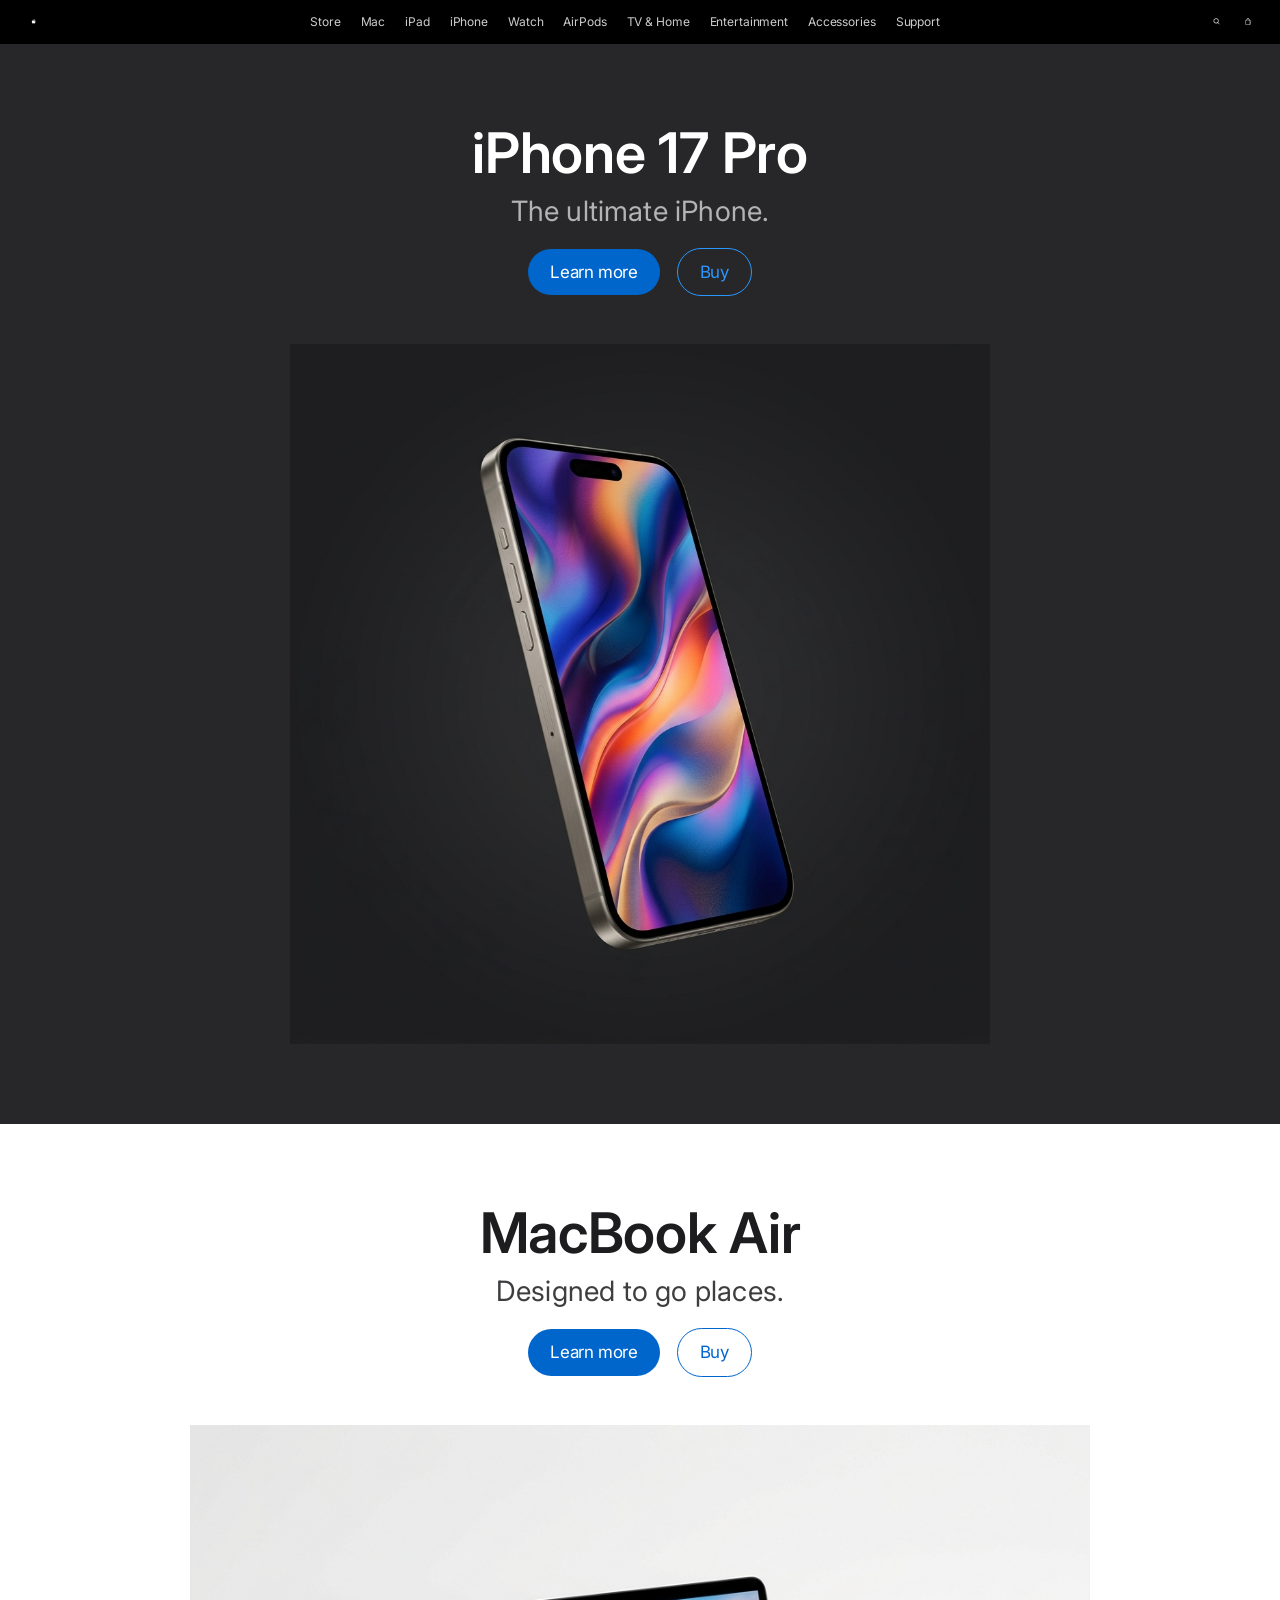
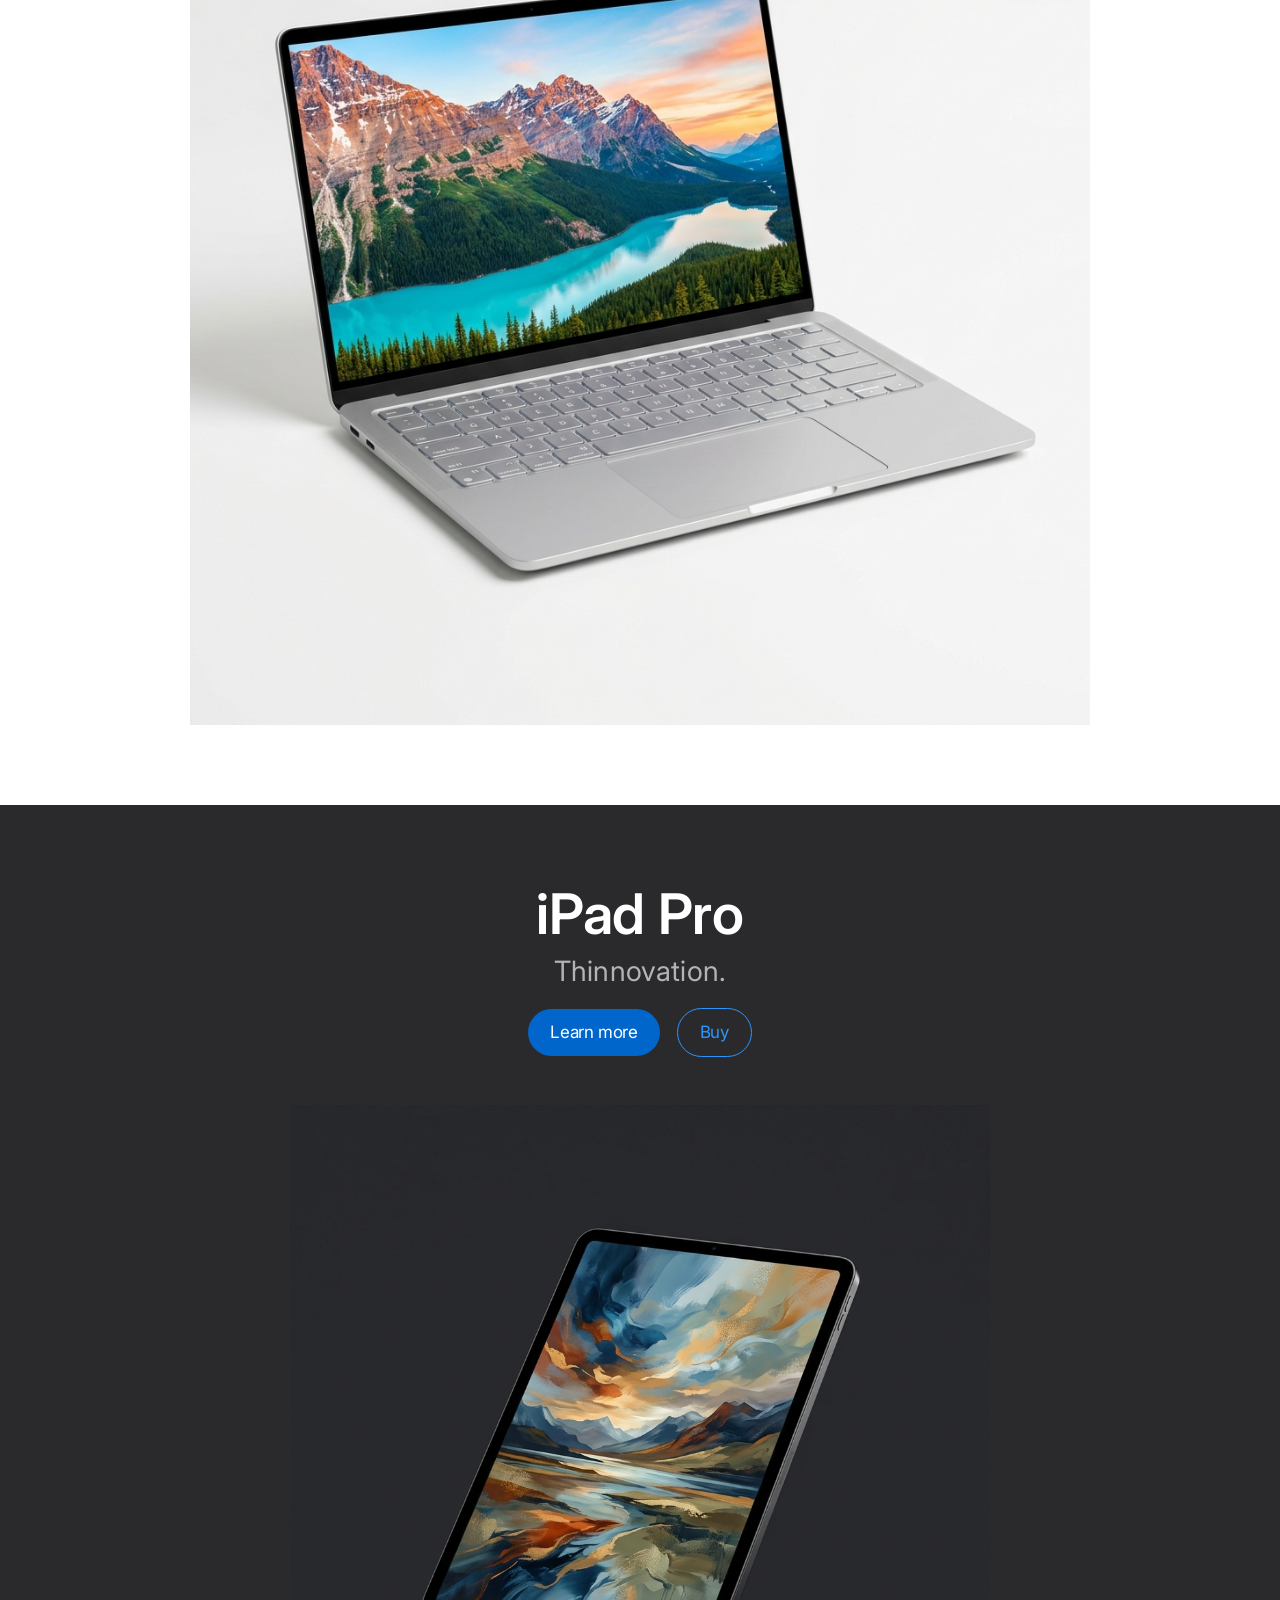
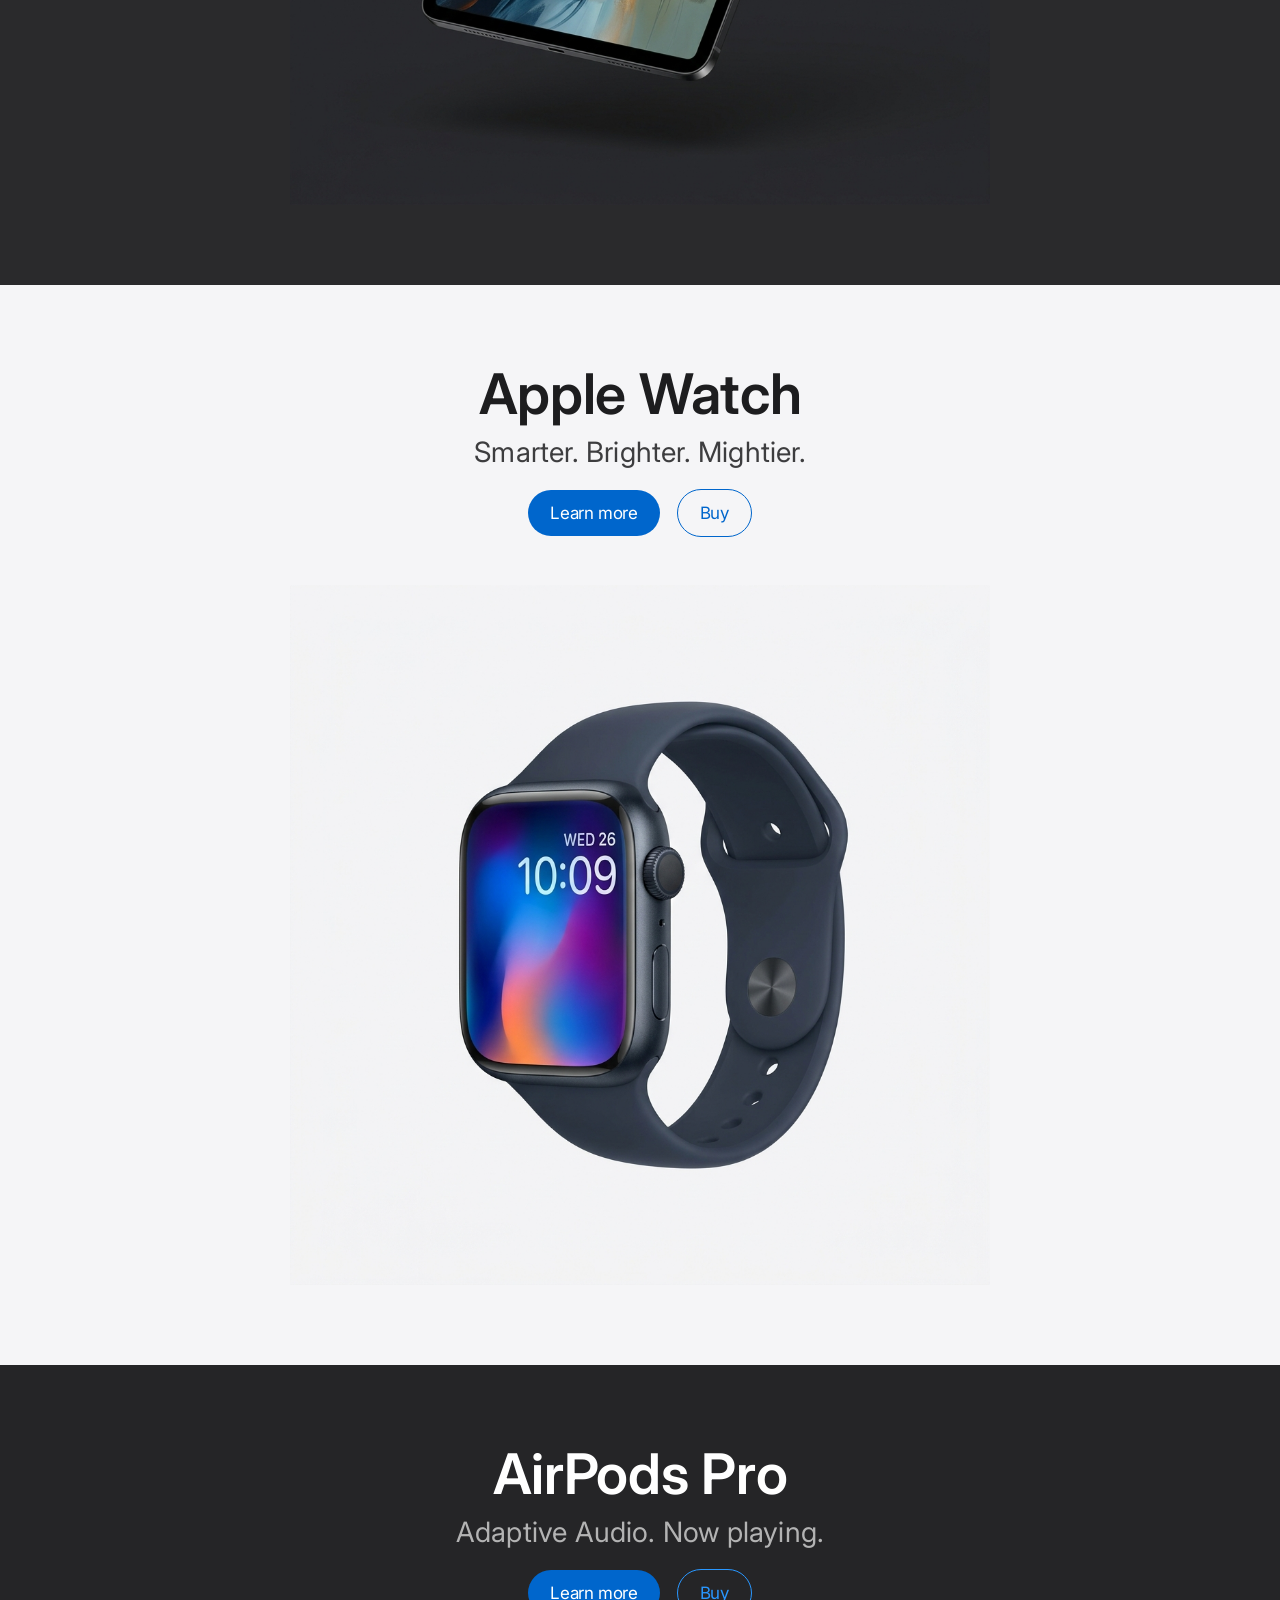
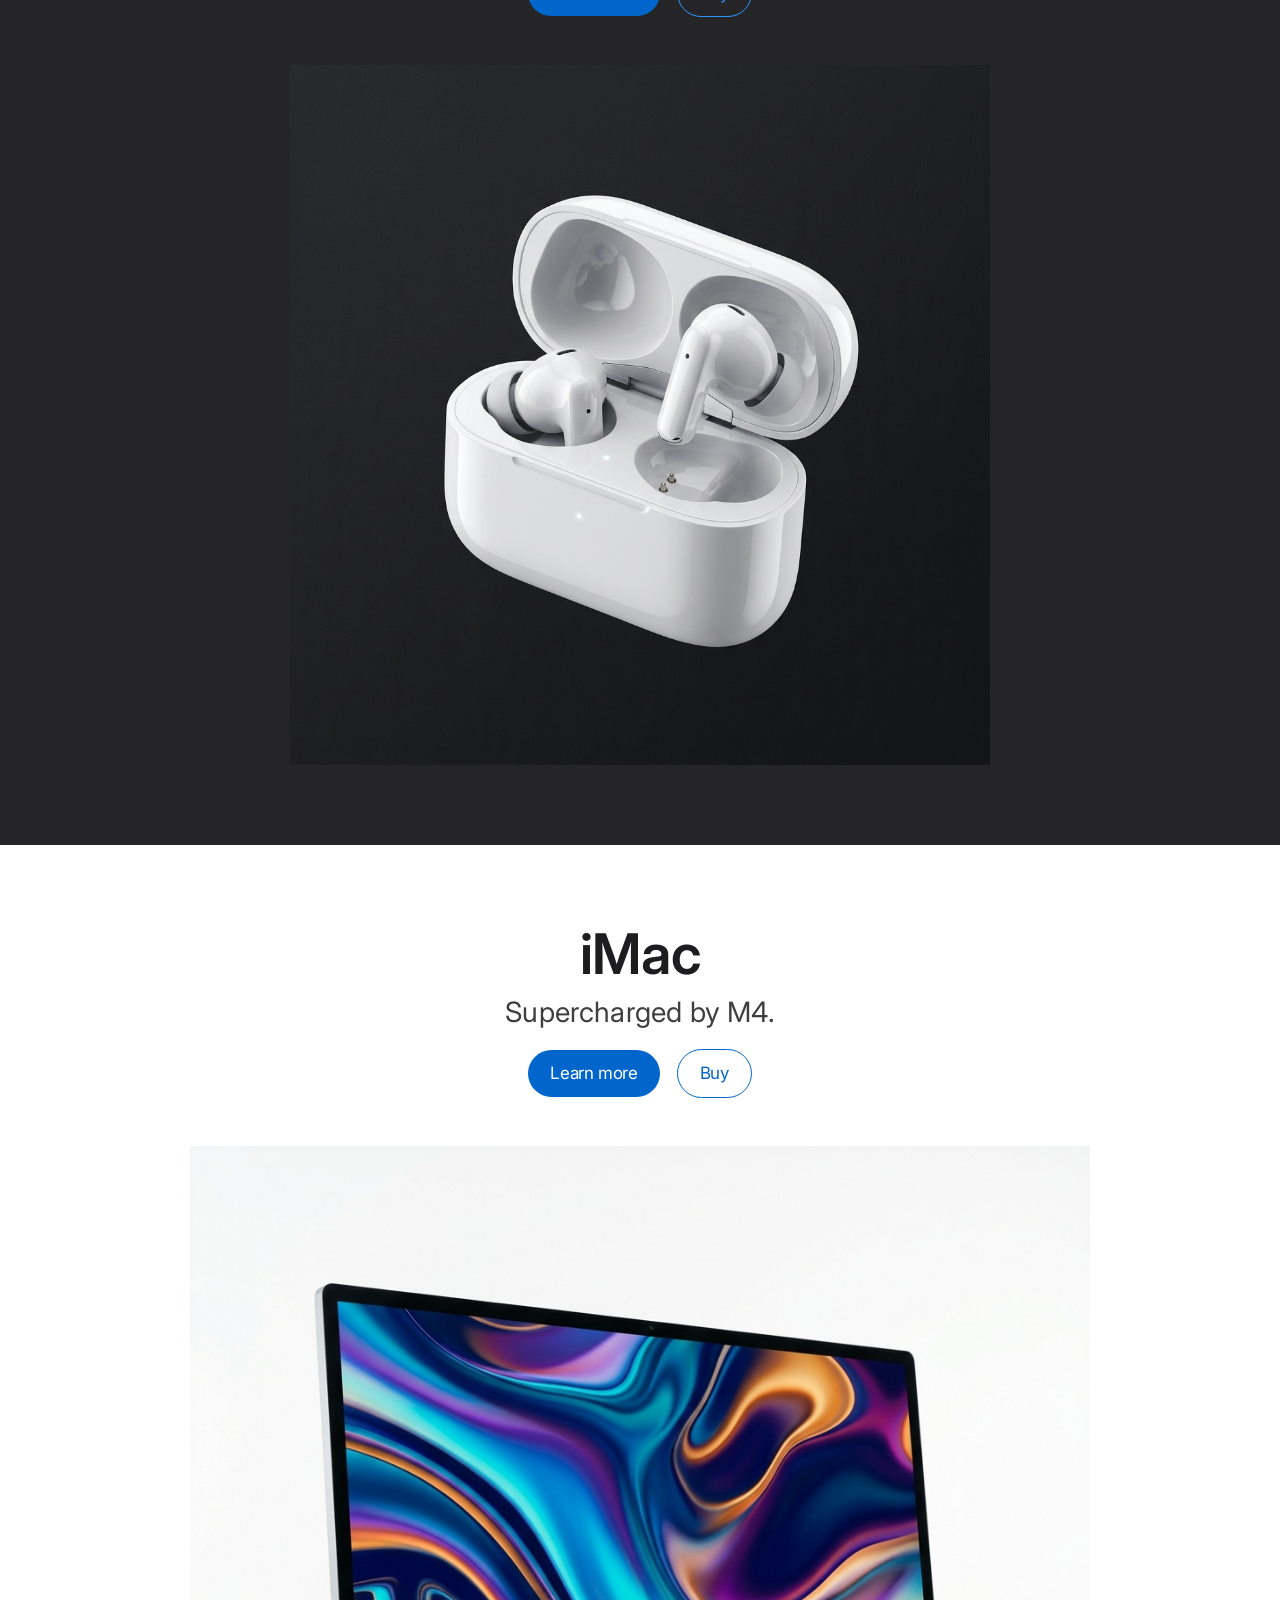
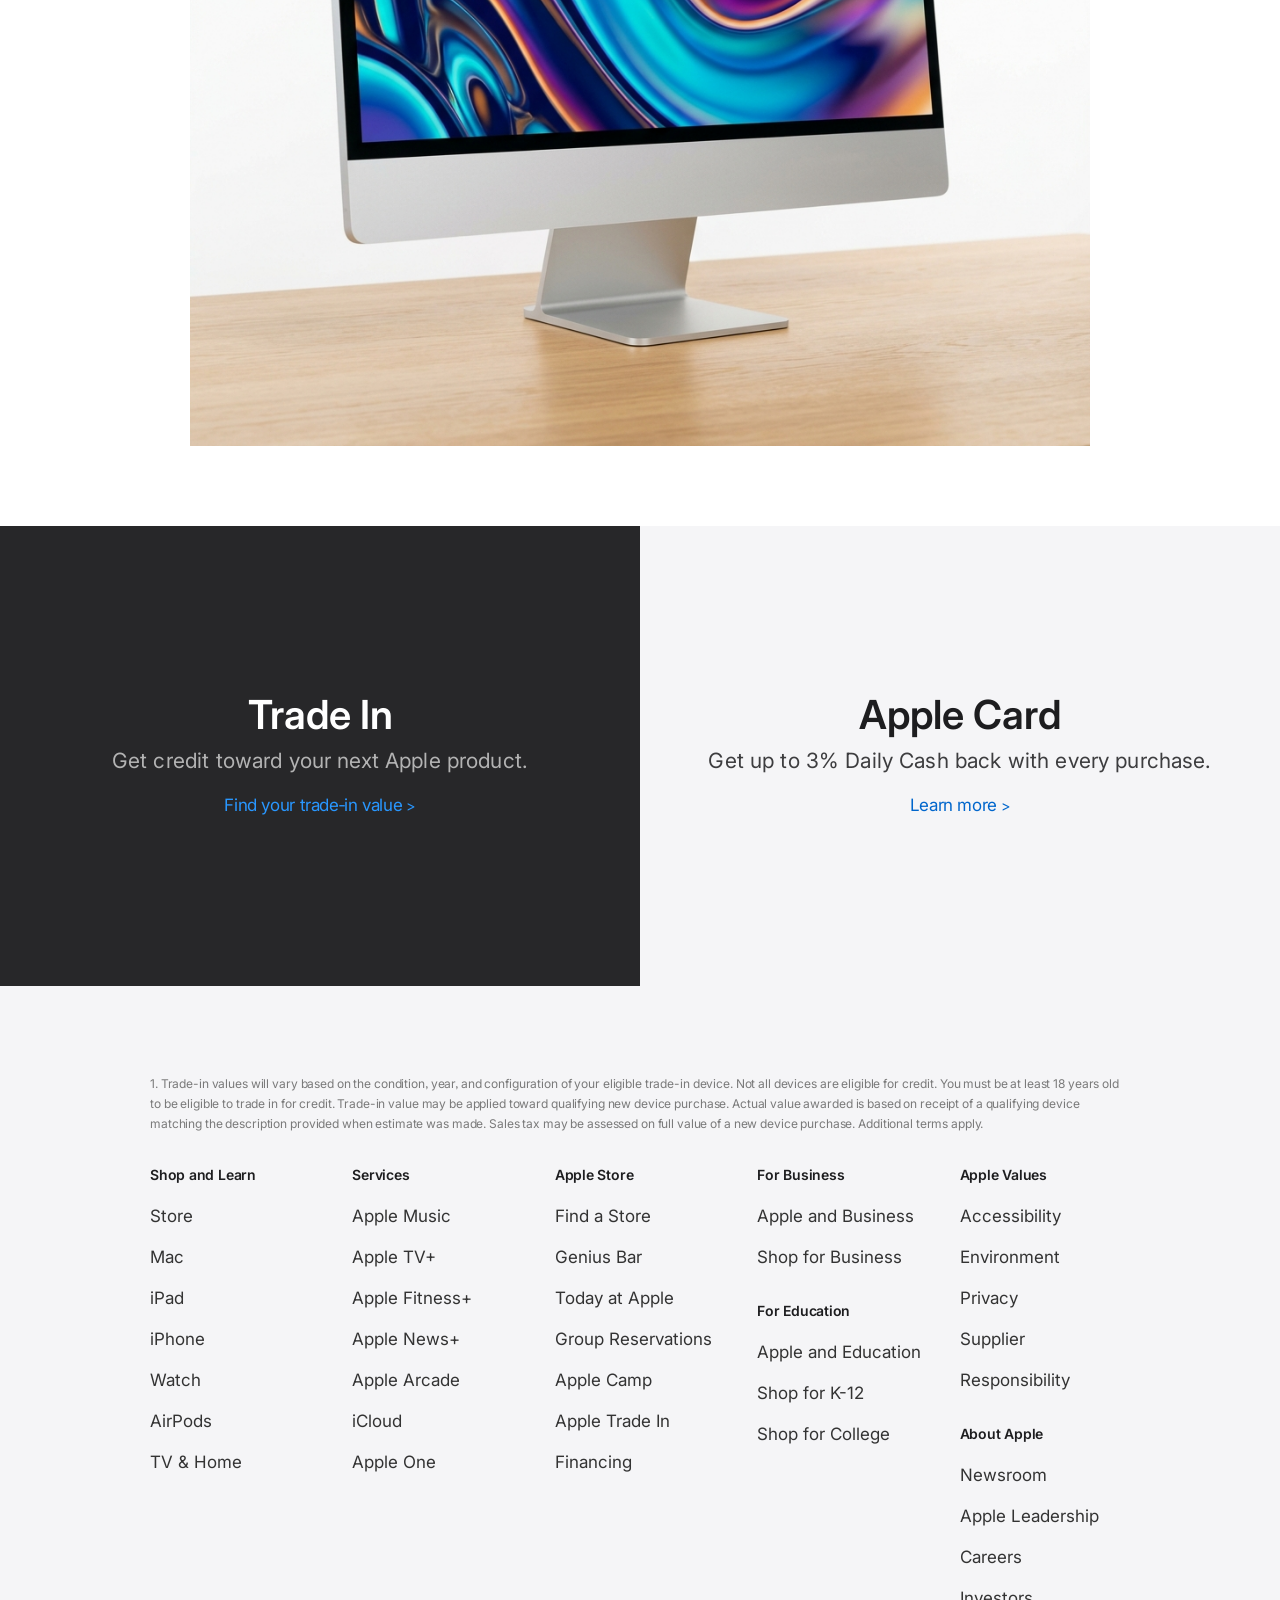
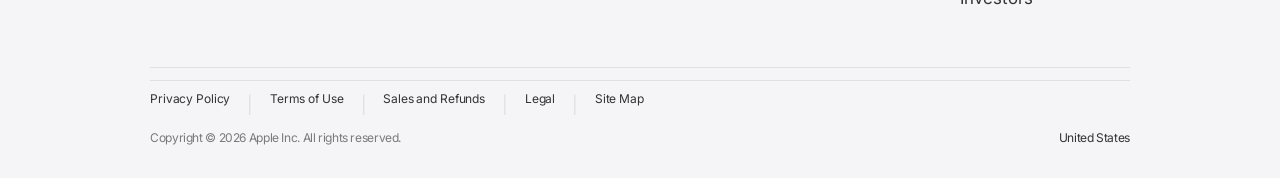
==== commit 1940312d: "feat: update Apple logo SVG dimensions and path in navigation across all pages" ====
--- a/index.html
+++ b/index.html
@@ -26,8 +26,8 @@
     <div class="global-nav__inner">
       <!-- Apple Logo -->
       <a href="index.html" class="global-nav__logo" aria-label="Apple">
-        <svg viewBox="0 0 17 48" xmlns="http://www.w3.org/2000/svg" width="17" height="48">
-          <path d="M15.57 36.3c-.93 2.13-1.37 3.08-2.57 4.98-1.67 2.64-4.03 5.93-6.95 5.96-2.59.03-3.26-1.69-6.78-1.66-3.52.02-4.25 1.69-6.85 1.66C-10.5 47.21-8.31 44.14-6.64 41.5c3.34-5.29 3.69-11.49 1.63-14.79-1.44-2.3-3.7-3.64-5.82-3.64-2.6 0-4.54 1.74-6.09 1.74-1.65 0-3.28-1.73-5.64-1.73 2.68-.04 5.3 1.46 6.97 3.96-.18-.1-.36-.2-.53-.31C-17.97 25.1-18.63 22.1-17.13 19.5c1.12-1.95 3.12-3.2 5.32-3.36-.47.28-.92.62-1.33 1.02-2.31 2.26-2.46 5.87-.33 8.29.46-.96 1.16-1.79 2.05-2.42 2.43-1.72 5.67-1.84 8.24-.3-2.28-2.83-6.19-3.63-9.42-1.92.24-.6.54-1.17.88-1.7 2.73-4.23 8.37-5.42 12.6-2.69 1.25.81 2.27 1.94 2.97 3.27.55-3.2-.64-6.49-3.15-8.55 2.13.34 4.12 1.34 5.67 2.88-1.39-2.56-3.97-4.22-6.82-4.4 3.02-.15 5.96 1.22 7.82 3.66-1.42-3.35-4.7-5.53-8.32-5.53-.62 0-1.23.07-1.83.2 2.52-1.78 5.63-2.53 8.7-2.1C1.58 3.37-1.55 2.72-4.6 3.33c1.52-1.41 3.5-2.21 5.56-2.26C-1.52.5-4.13 1.24-6.1 3.01c.66-1.06 1.56-1.96 2.62-2.62C-5.83-1.04-8.56-.15-10.32 2c.13-.42.3-.82.5-1.2 1.53-2.8 4.86-3.87 7.68-2.42"/>
+        <svg viewBox="0 0 14 44" xmlns="http://www.w3.org/2000/svg" width="14" height="44">
+          <path d="M13.05 18.36c-.07 0-1.63.67-1.63 2.07 0 1.62 1.42 2.19 1.47 2.19-.01.04-.23.79-.76 1.56-.46.68-1 1.36-1.73 1.36-.73 0-.93-.43-1.78-.43-.83 0-1.13.44-1.8.44-.7 0-1.2-.63-1.73-1.4C4.38 23.18 4 22 4 20.87c0-1.83 1.19-2.8 2.36-2.8.73 0 1.34.48 1.79.48.43 0 1.1-.51 1.93-.51.31 0 1.43.03 2.17.82-.06.03-1.2.72-1.2 2.11 0 1.63 1.42 2.19 1.47 2.19l.53-4.8zM10.1 16.61c.35-.42.61-1 .61-1.59 0-.08-.01-.16-.02-.23-.58.02-1.27.39-1.69.86-.32.37-.63.95-.63 1.54 0 .09.01.18.02.21.04.01.1.02.16.02.52 0 1.18-.35 1.55-.81z"/>
         </svg>
       </a>
 
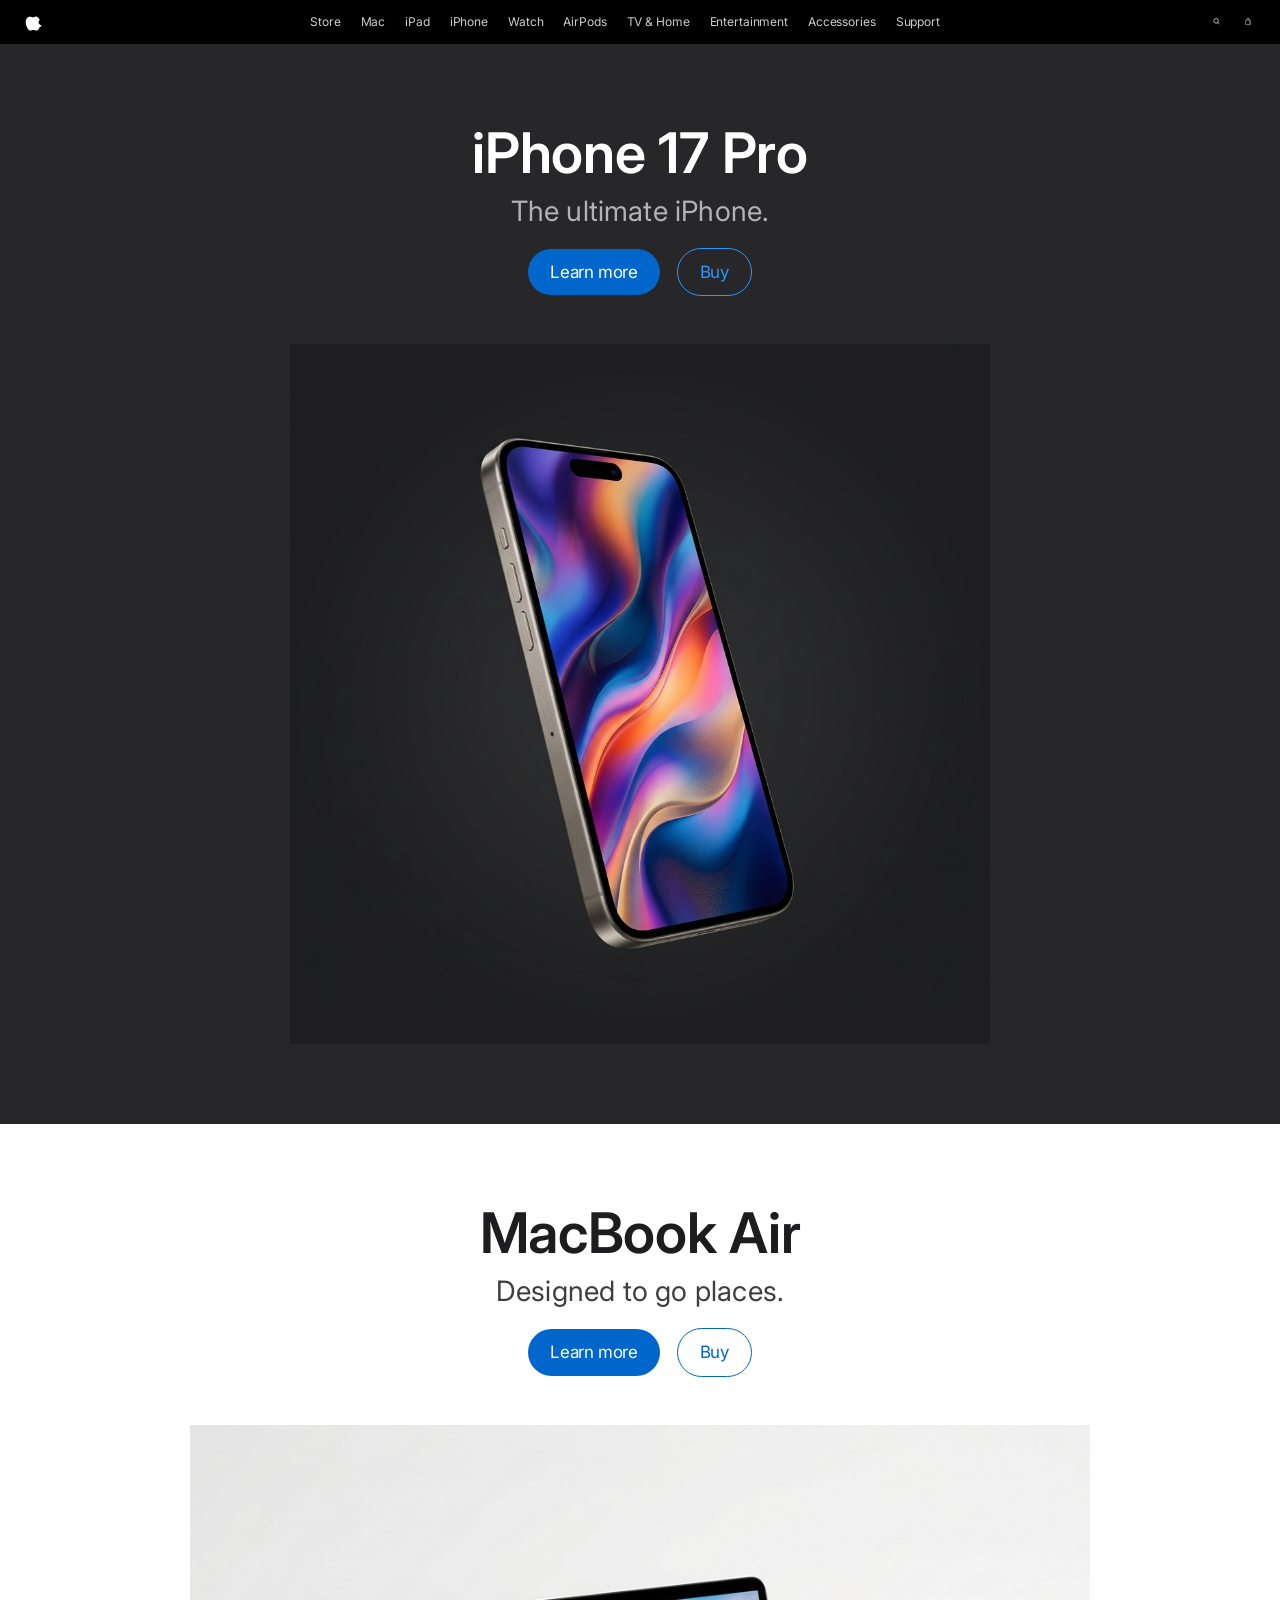
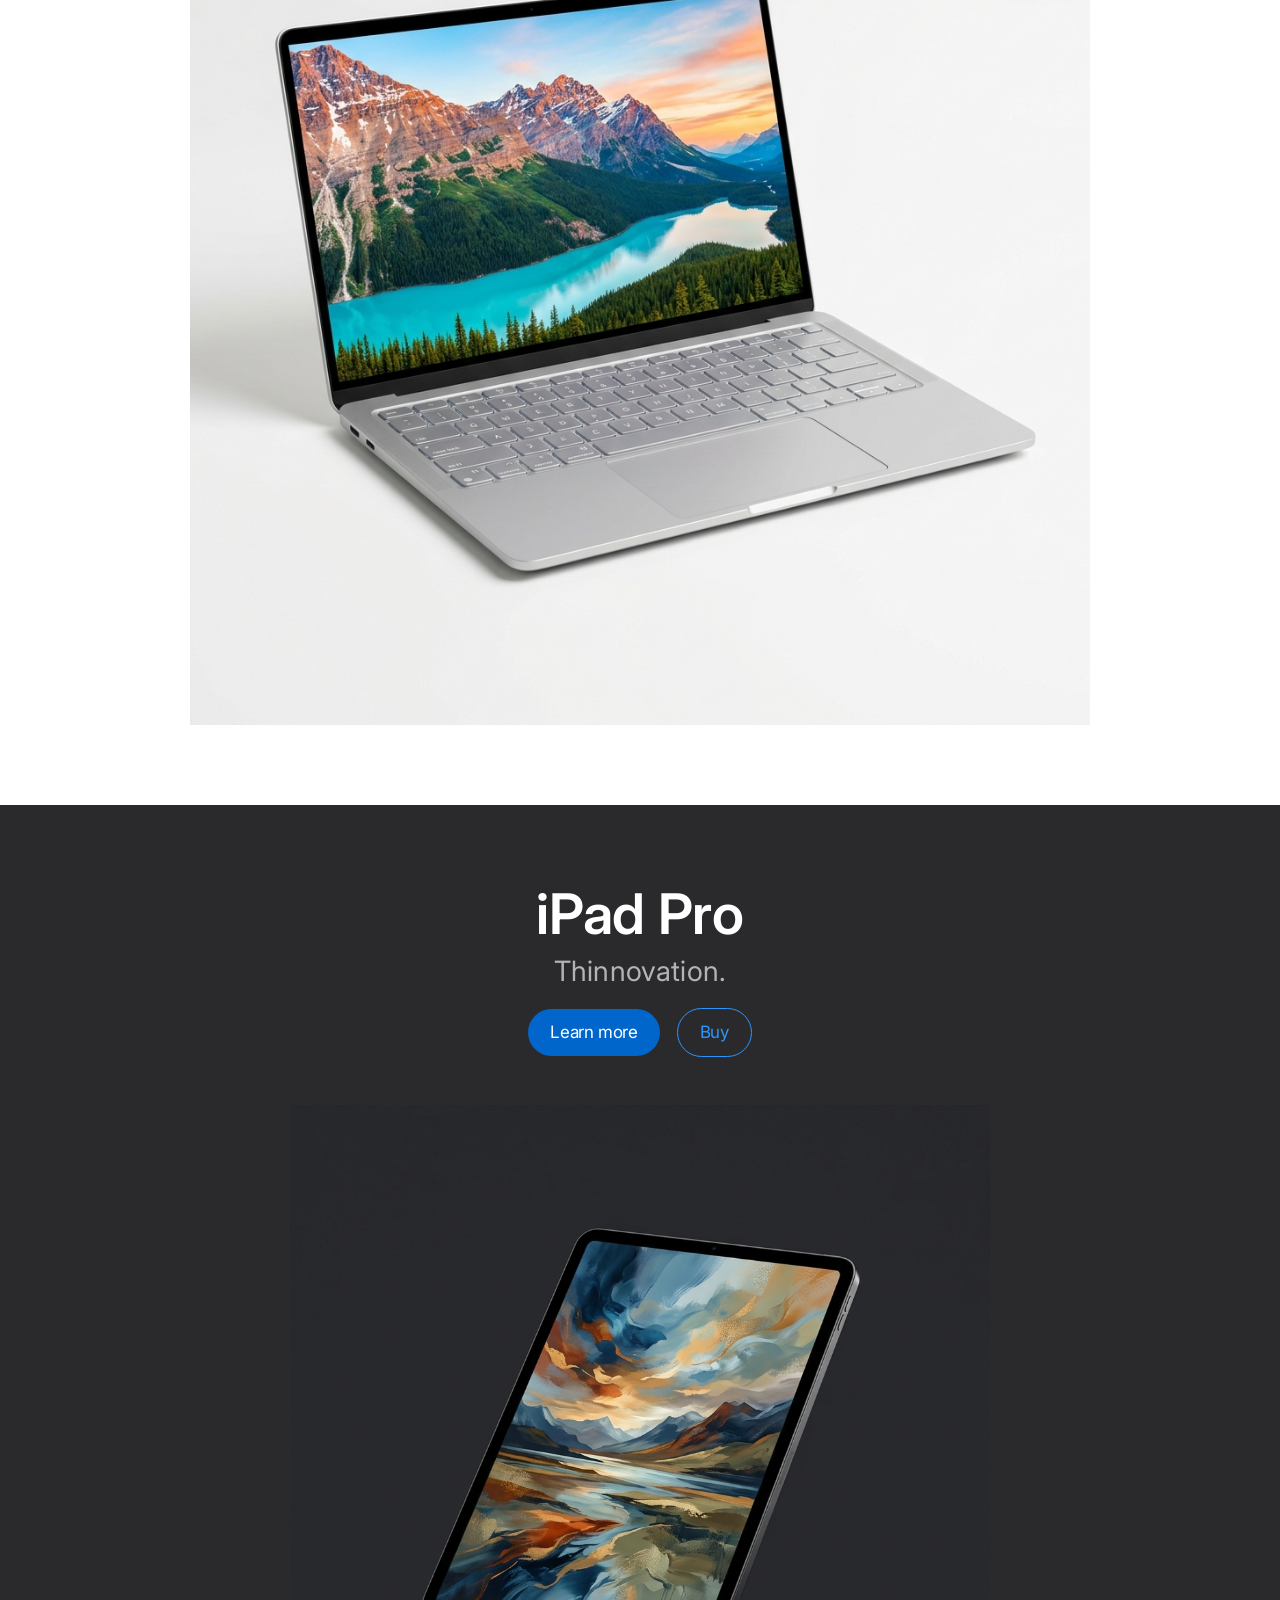
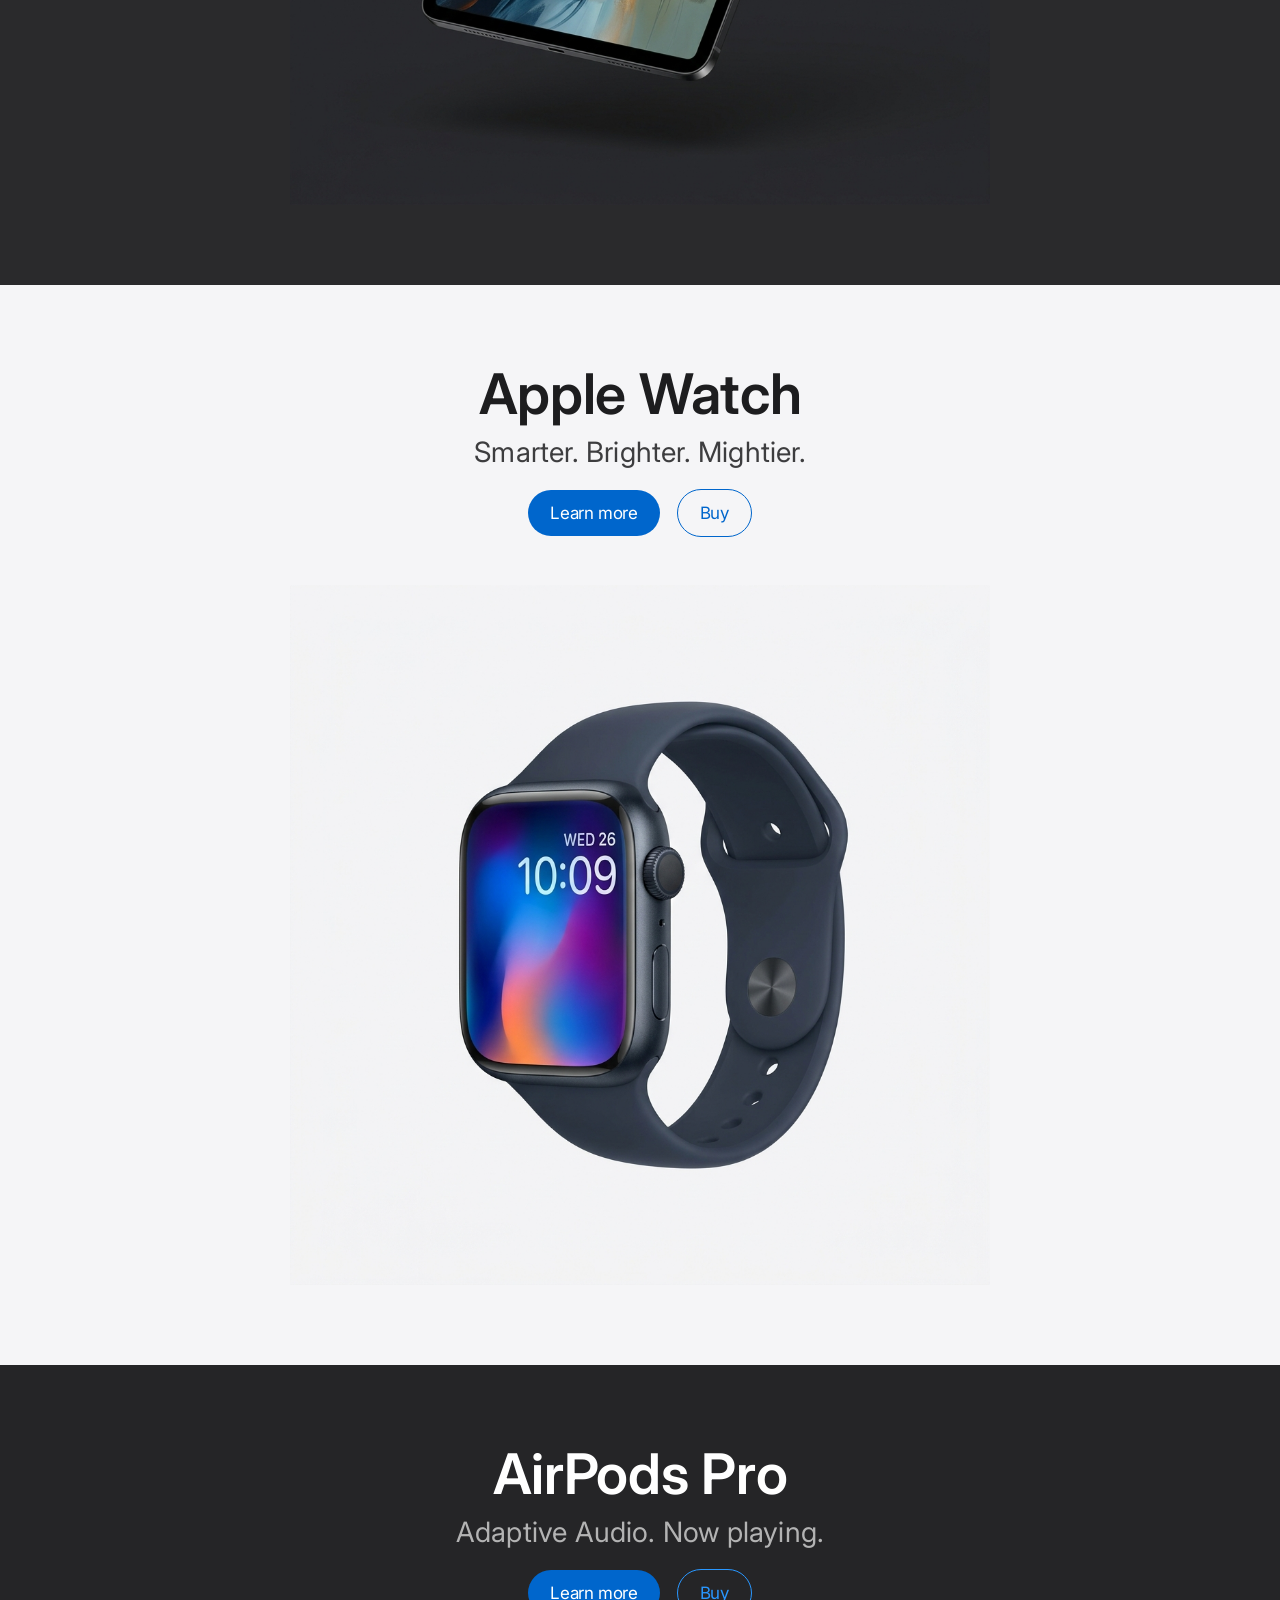
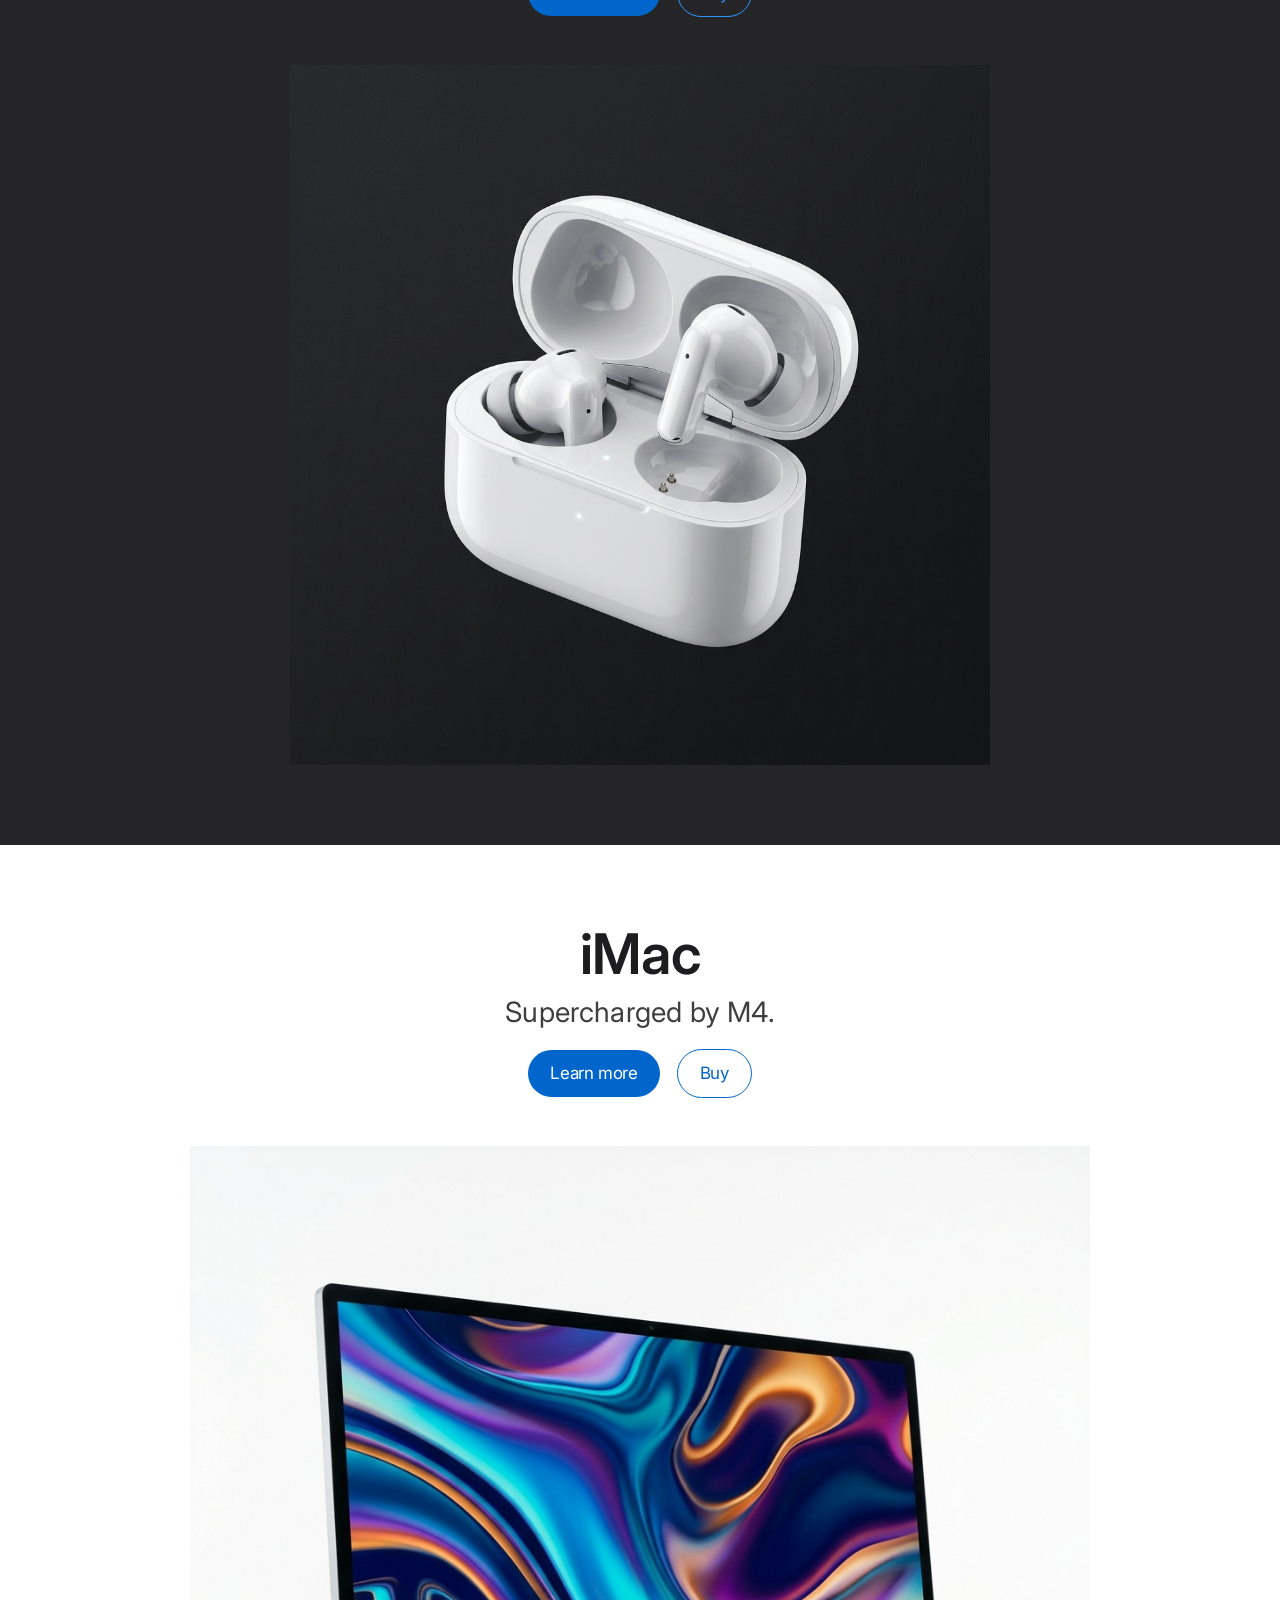
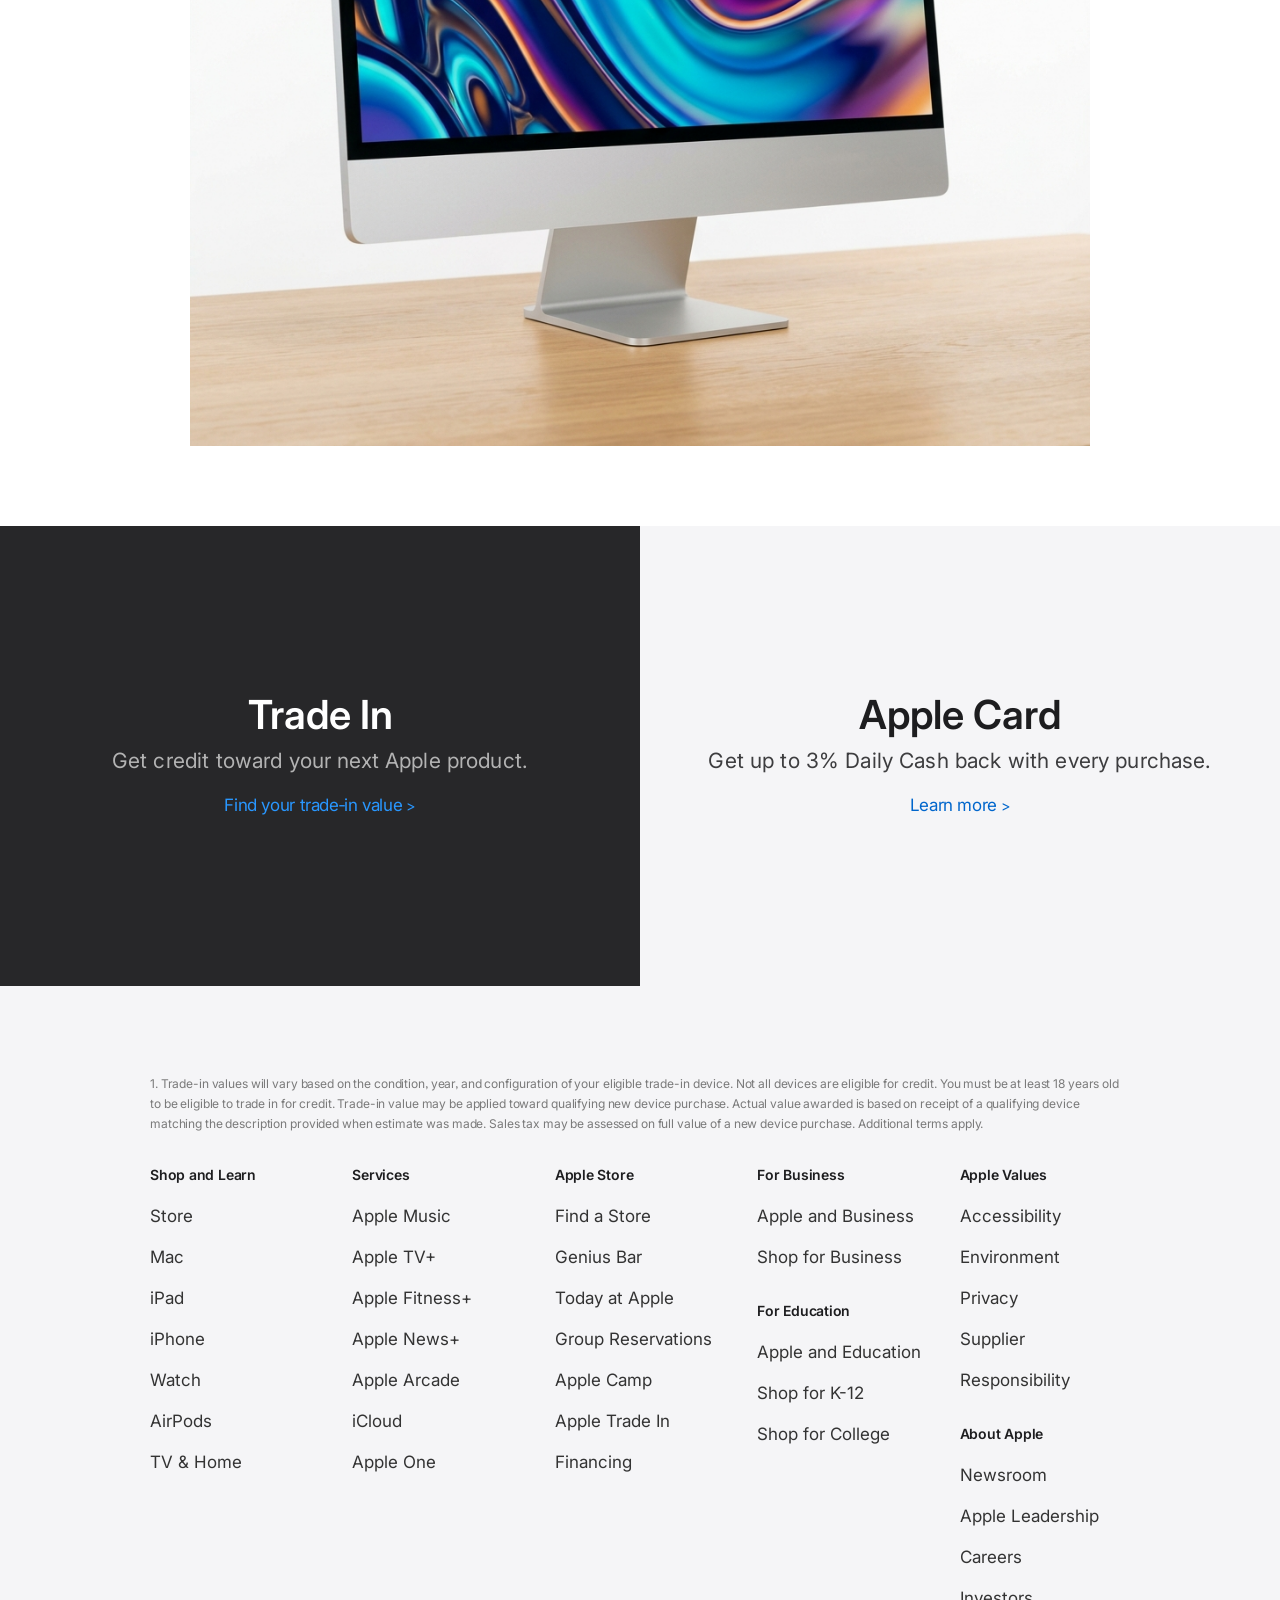
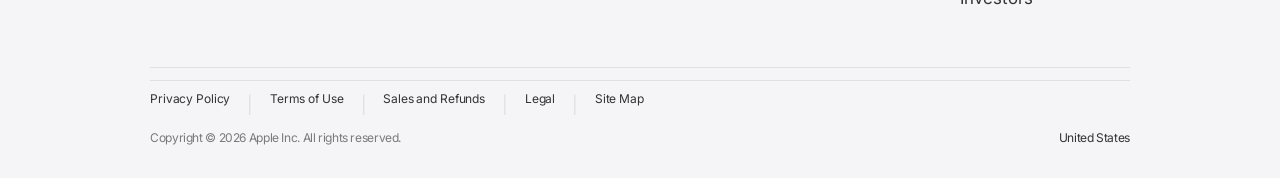
==== commit 59f89854: "feat: add site favicons and update global navigation logo icon" ====
--- a/index.html
+++ b/index.html
@@ -11,6 +11,11 @@
   <link rel="preconnect" href="https://fonts.gstatic.com" crossorigin>
   <link href="https://fonts.googleapis.com/css2?family=Inter:ital,opsz,wght@0,14..32,100..900;1,14..32,100..900&display=swap" rel="stylesheet">
 
+  <!-- Favicon & Icons -->
+  <link rel="icon" href="favicon.ico" sizes="any">
+  <link rel="icon" href="favicon.svg" type="image/svg+xml">
+  <link rel="apple-touch-icon" href="apple-touch-icon.png">
+
   <!-- Stylesheets -->
   <link rel="stylesheet" href="css/tokens.css">
   <link rel="stylesheet" href="css/reset.css">
@@ -26,8 +31,8 @@
     <div class="global-nav__inner">
       <!-- Apple Logo -->
       <a href="index.html" class="global-nav__logo" aria-label="Apple">
-        <svg viewBox="0 0 14 44" xmlns="http://www.w3.org/2000/svg" width="14" height="44">
-          <path d="M13.05 18.36c-.07 0-1.63.67-1.63 2.07 0 1.62 1.42 2.19 1.47 2.19-.01.04-.23.79-.76 1.56-.46.68-1 1.36-1.73 1.36-.73 0-.93-.43-1.78-.43-.83 0-1.13.44-1.8.44-.7 0-1.2-.63-1.73-1.4C4.38 23.18 4 22 4 20.87c0-1.83 1.19-2.8 2.36-2.8.73 0 1.34.48 1.79.48.43 0 1.1-.51 1.93-.51.31 0 1.43.03 2.17.82-.06.03-1.2.72-1.2 2.11 0 1.63 1.42 2.19 1.47 2.19l.53-4.8zM10.1 16.61c.35-.42.61-1 .61-1.59 0-.08-.01-.16-.02-.23-.58.02-1.27.39-1.69.86-.32.37-.63.95-.63 1.54 0 .09.01.18.02.21.04.01.1.02.16.02.52 0 1.18-.35 1.55-.81z"/>
+        <svg viewBox="0 0 170 170" xmlns="http://www.w3.org/2000/svg" width="16" height="44">
+          <path fill="currentColor" d="M150.37 130.25c-2.45 5.66-5.35 10.87-8.71 15.66-4.58 6.53-8.33 11.05-11.22 13.56-4.48 4.12-9.28 6.23-14.42 6.35-3.69 0-8.14-1.05-13.32-3.18-5.19-2.12-9.97-3.17-14.34-3.17-4.58 0-9.49 1.05-14.75 3.17-5.26 2.13-9.5 3.24-12.74 3.35-4.34.13-9.14-1.9-14.4-6.08-3.38-2.73-7.3-7.42-11.77-14.07-5.87-8.68-10.45-18.42-13.73-29.21-3.29-10.8-4.93-21.16-4.93-31.09 0-14.56 3.69-26.68 11.07-36.36 7.38-9.68 16.71-14.6 28-14.74 4.8 0 10.22 1.25 16.27 3.75 6.05 2.5 10.15 3.75 12.3 3.75 1.84 0 5.86-1.22 12.06-3.67 6.2-2.45 11.45-3.6 15.77-3.44 8.78.36 16.5 3.49 23.16 9.38 6.66 5.89 11.13 13.43 13.41 22.61-7.79 4.71-11.62 11.39-11.51 20.03.12 7.74 3.03 14.15 8.72 19.24 5.69 5.09 12.44 8.01 20.25 8.76-1.57 4.72-3.61 9.5-6.14 14.36zM119.22 31.96c0 5.48-1.98 10.6-5.94 15.36-3.96 4.76-8.8 7.6-14.52 8.52-.36-.6-.54-1.3-.54-2.1 0-5.26 2.06-10.37 6.18-15.34 4.12-4.97 9.1-7.77 14.94-8.4.12.65.18 1.3.18 1.96z"/>
         </svg>
       </a>
 
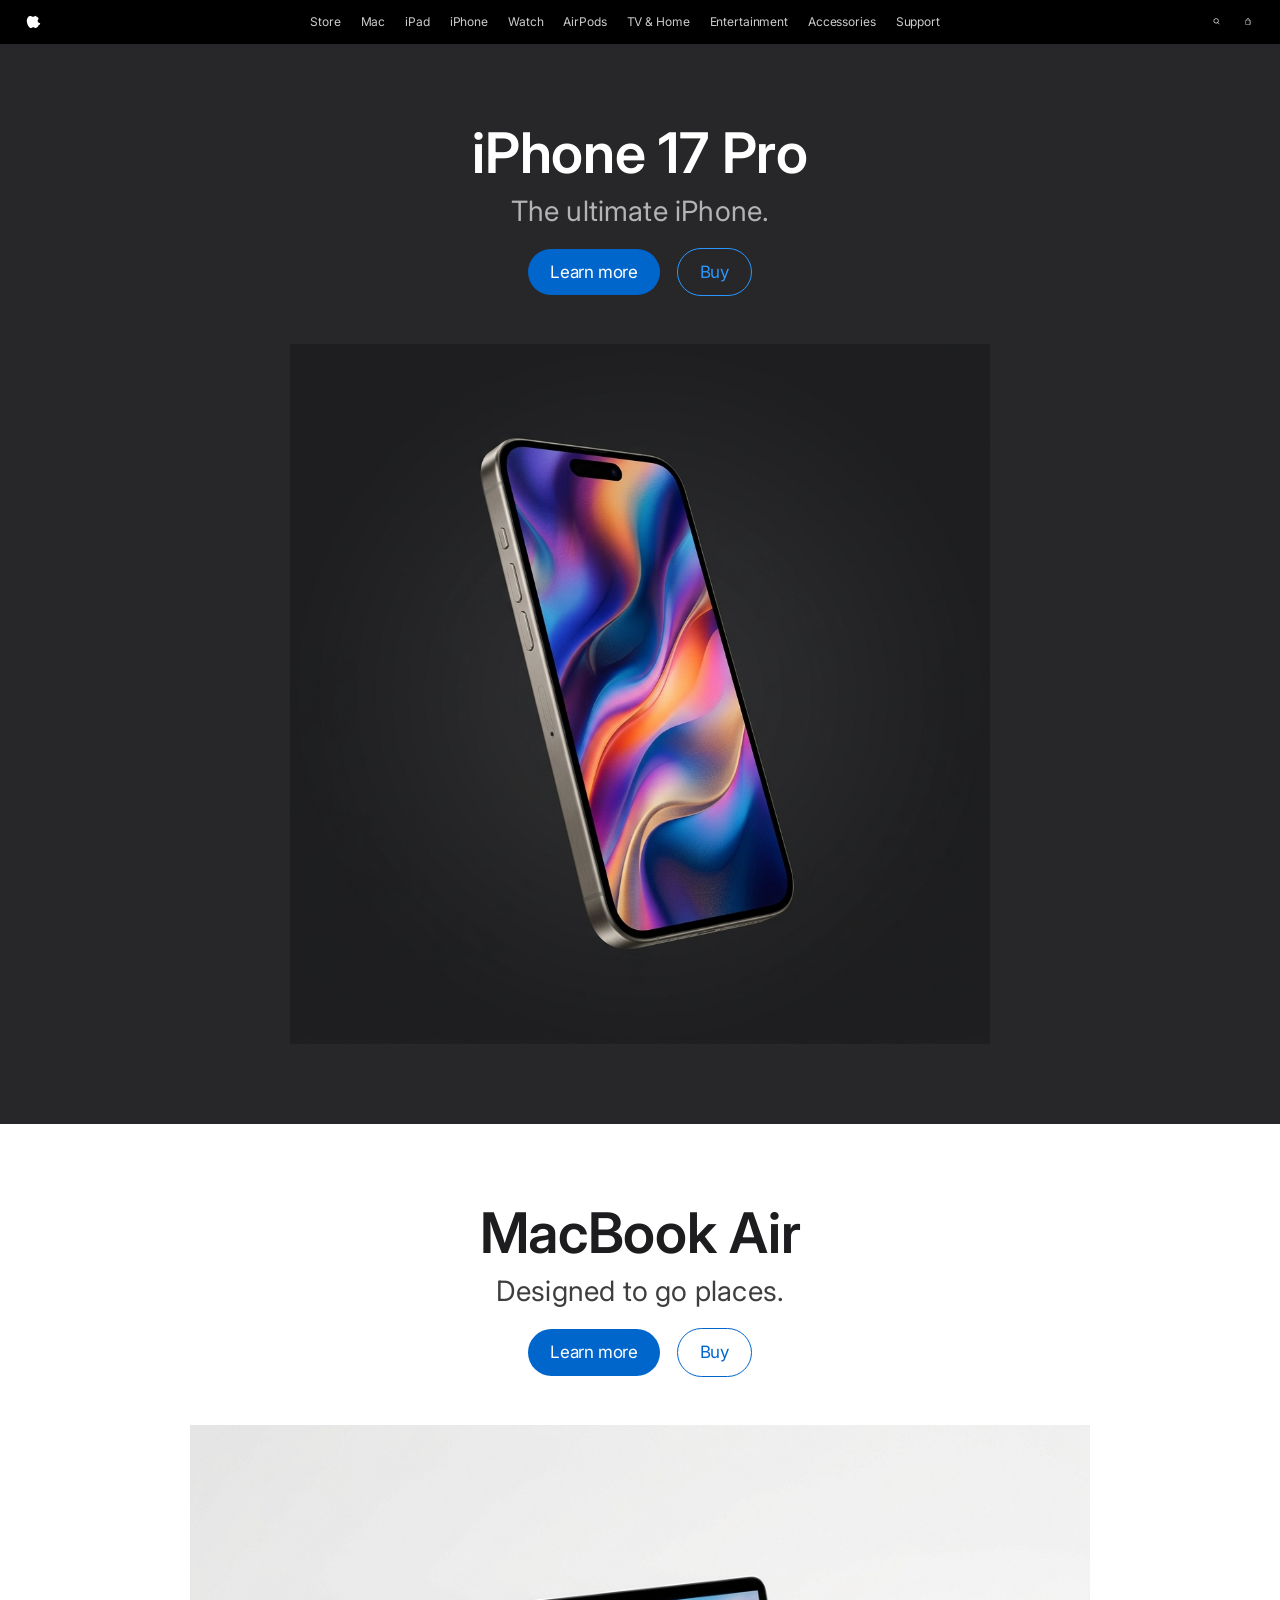
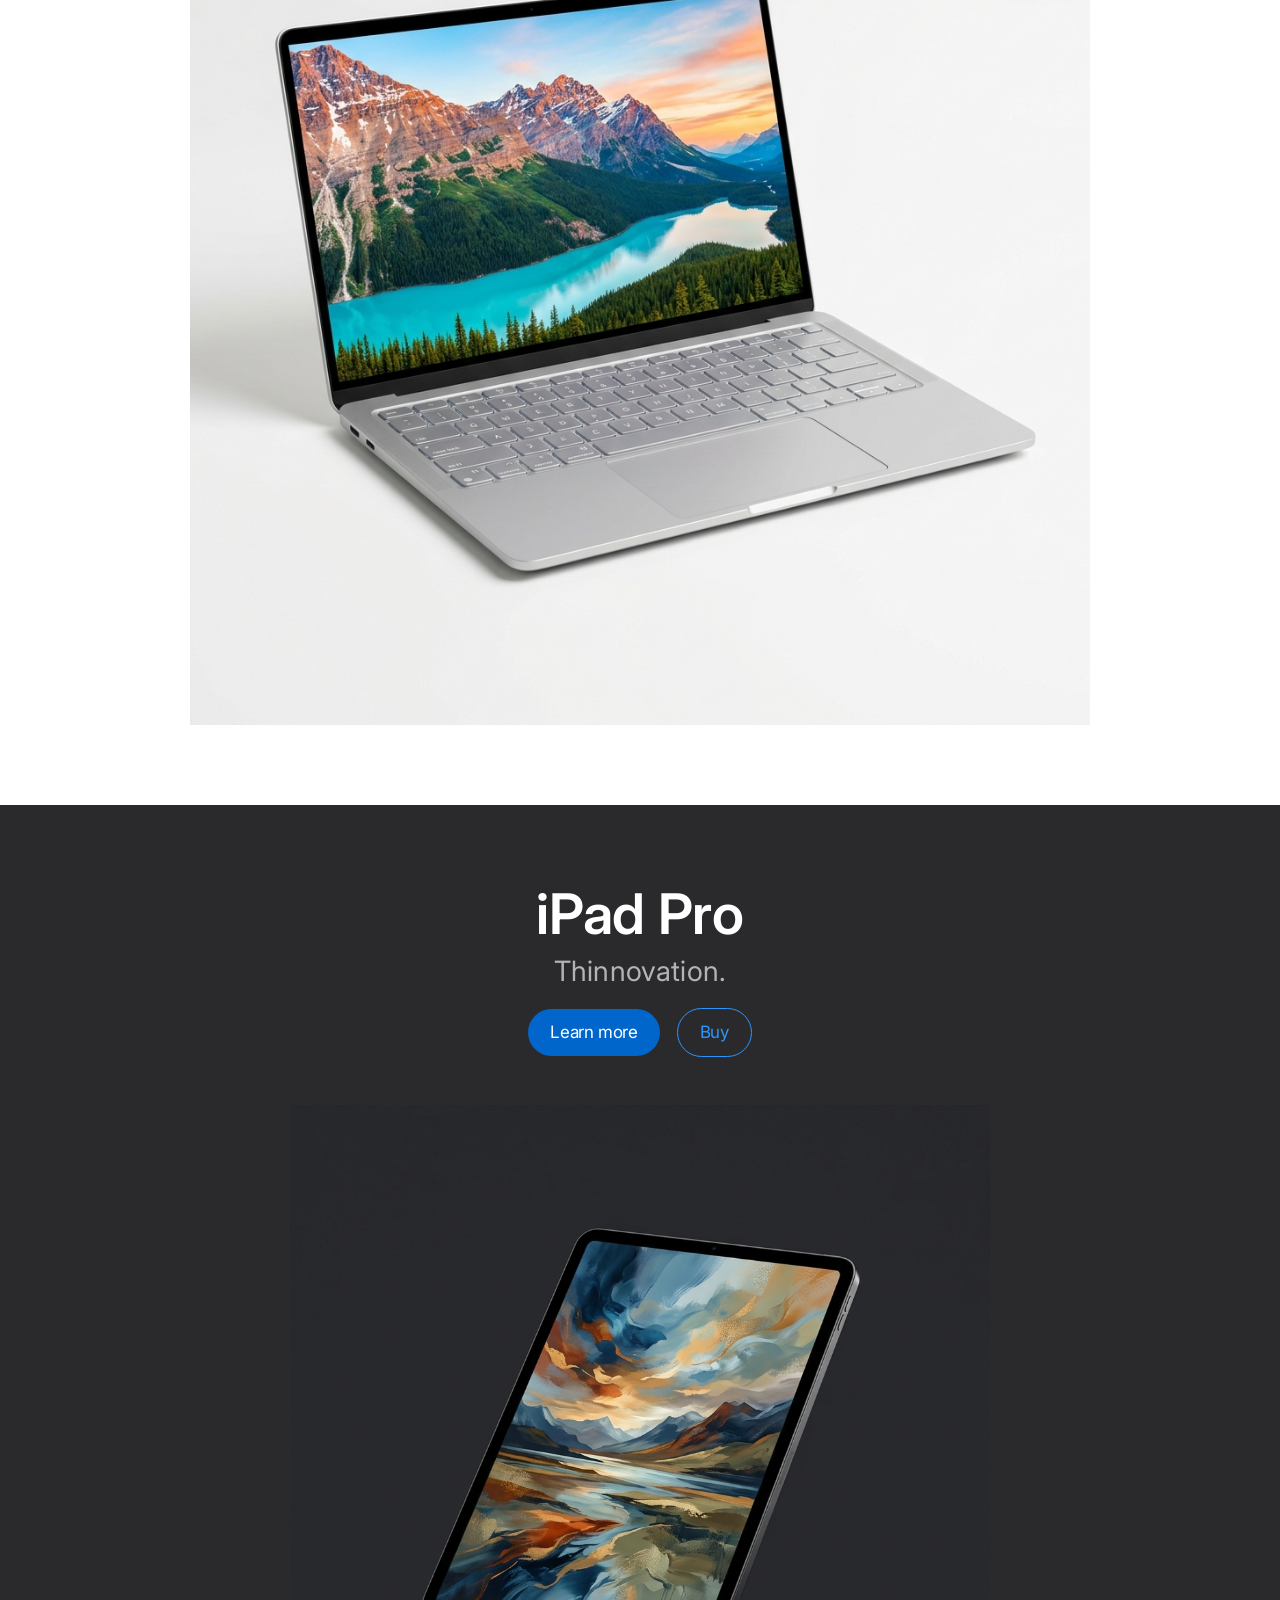
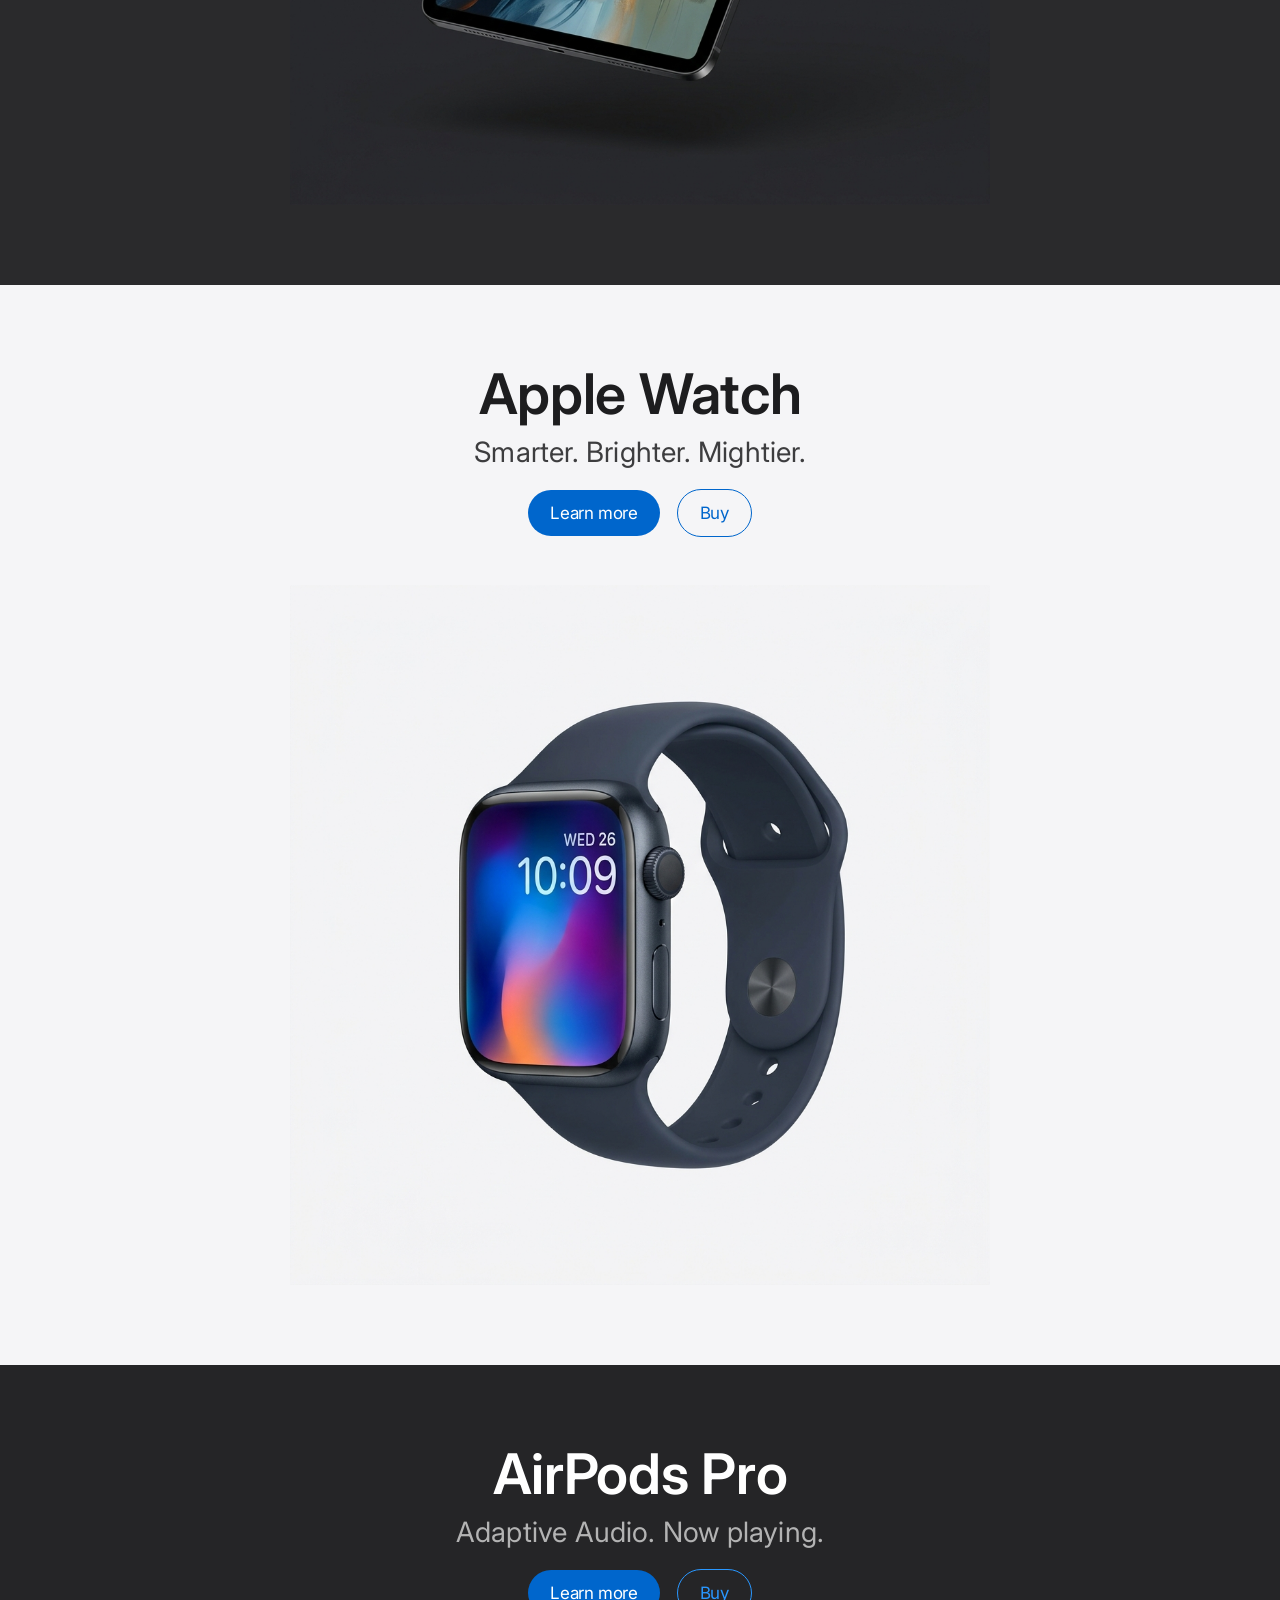
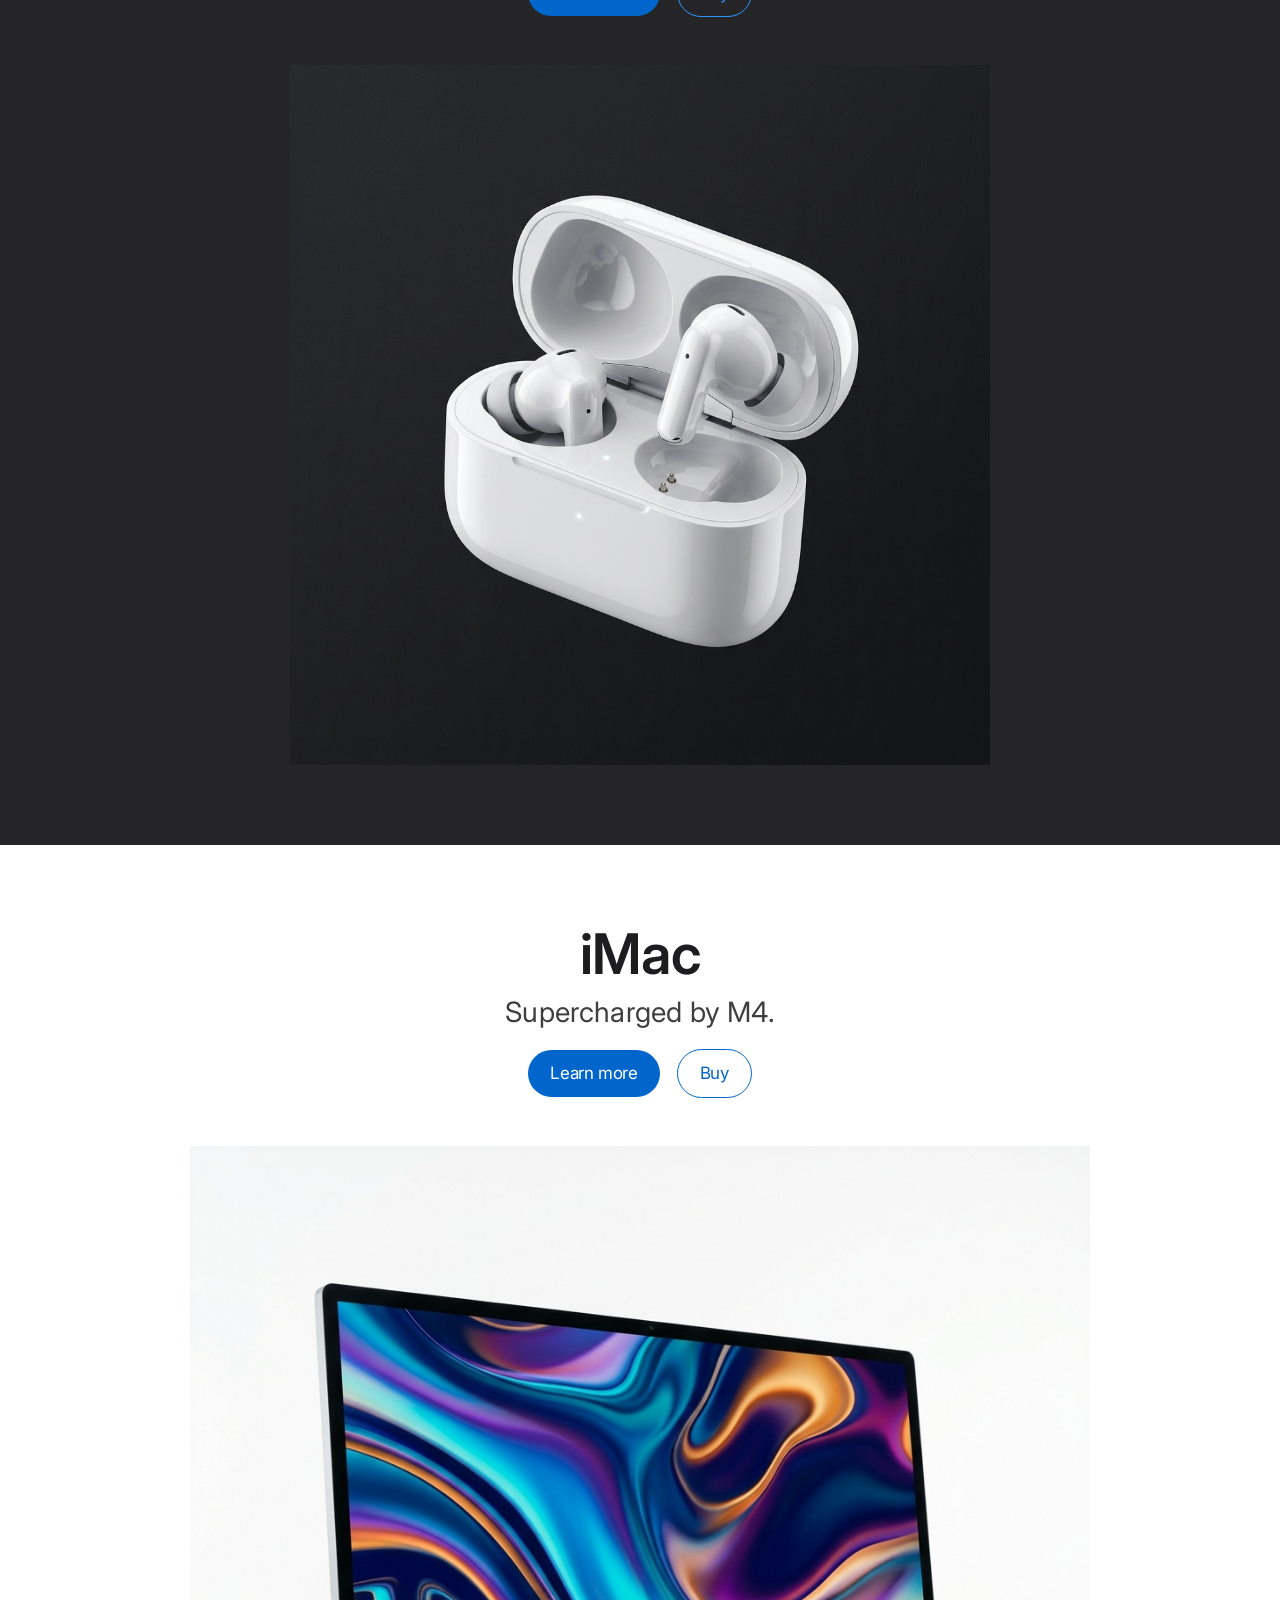
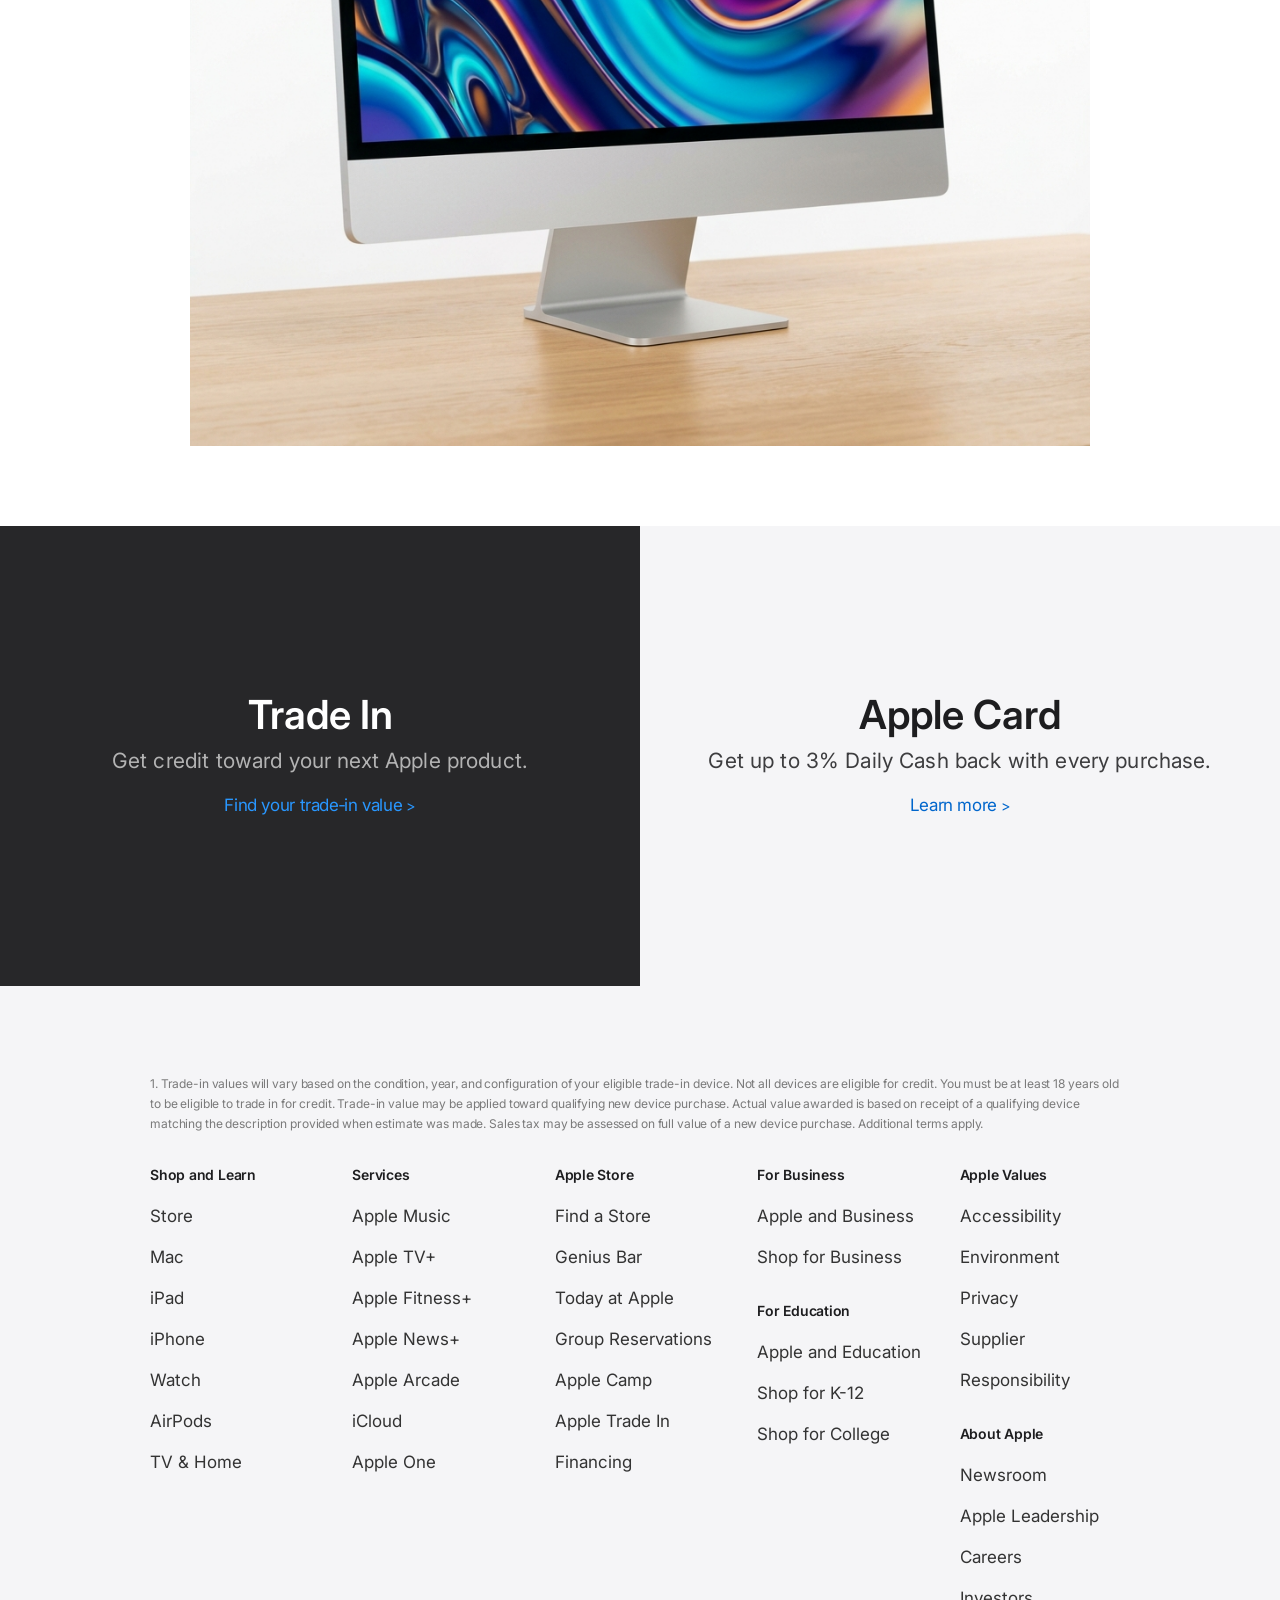
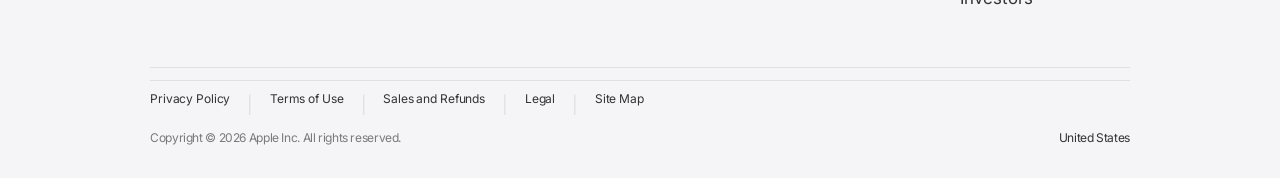
==== commit 1c5b5977: "chore: update SVG viewBox in navigation and remove temporary icon file" ====
--- a/index.html
+++ b/index.html
@@ -31,7 +31,7 @@
     <div class="global-nav__inner">
       <!-- Apple Logo -->
       <a href="index.html" class="global-nav__logo" aria-label="Apple">
-        <svg viewBox="0 0 170 170" xmlns="http://www.w3.org/2000/svg" width="16" height="44">
+        <svg viewBox="0 0 170 200" xmlns="http://www.w3.org/2000/svg" width="16" height="44">
           <path fill="currentColor" d="M150.37 130.25c-2.45 5.66-5.35 10.87-8.71 15.66-4.58 6.53-8.33 11.05-11.22 13.56-4.48 4.12-9.28 6.23-14.42 6.35-3.69 0-8.14-1.05-13.32-3.18-5.19-2.12-9.97-3.17-14.34-3.17-4.58 0-9.49 1.05-14.75 3.17-5.26 2.13-9.5 3.24-12.74 3.35-4.34.13-9.14-1.9-14.4-6.08-3.38-2.73-7.3-7.42-11.77-14.07-5.87-8.68-10.45-18.42-13.73-29.21-3.29-10.8-4.93-21.16-4.93-31.09 0-14.56 3.69-26.68 11.07-36.36 7.38-9.68 16.71-14.6 28-14.74 4.8 0 10.22 1.25 16.27 3.75 6.05 2.5 10.15 3.75 12.3 3.75 1.84 0 5.86-1.22 12.06-3.67 6.2-2.45 11.45-3.6 15.77-3.44 8.78.36 16.5 3.49 23.16 9.38 6.66 5.89 11.13 13.43 13.41 22.61-7.79 4.71-11.62 11.39-11.51 20.03.12 7.74 3.03 14.15 8.72 19.24 5.69 5.09 12.44 8.01 20.25 8.76-1.57 4.72-3.61 9.5-6.14 14.36zM119.22 31.96c0 5.48-1.98 10.6-5.94 15.36-3.96 4.76-8.8 7.6-14.52 8.52-.36-.6-.54-1.3-.54-2.1 0-5.26 2.06-10.37 6.18-15.34 4.12-4.97 9.1-7.77 14.94-8.4.12.65.18 1.3.18 1.96z"/>
         </svg>
       </a>
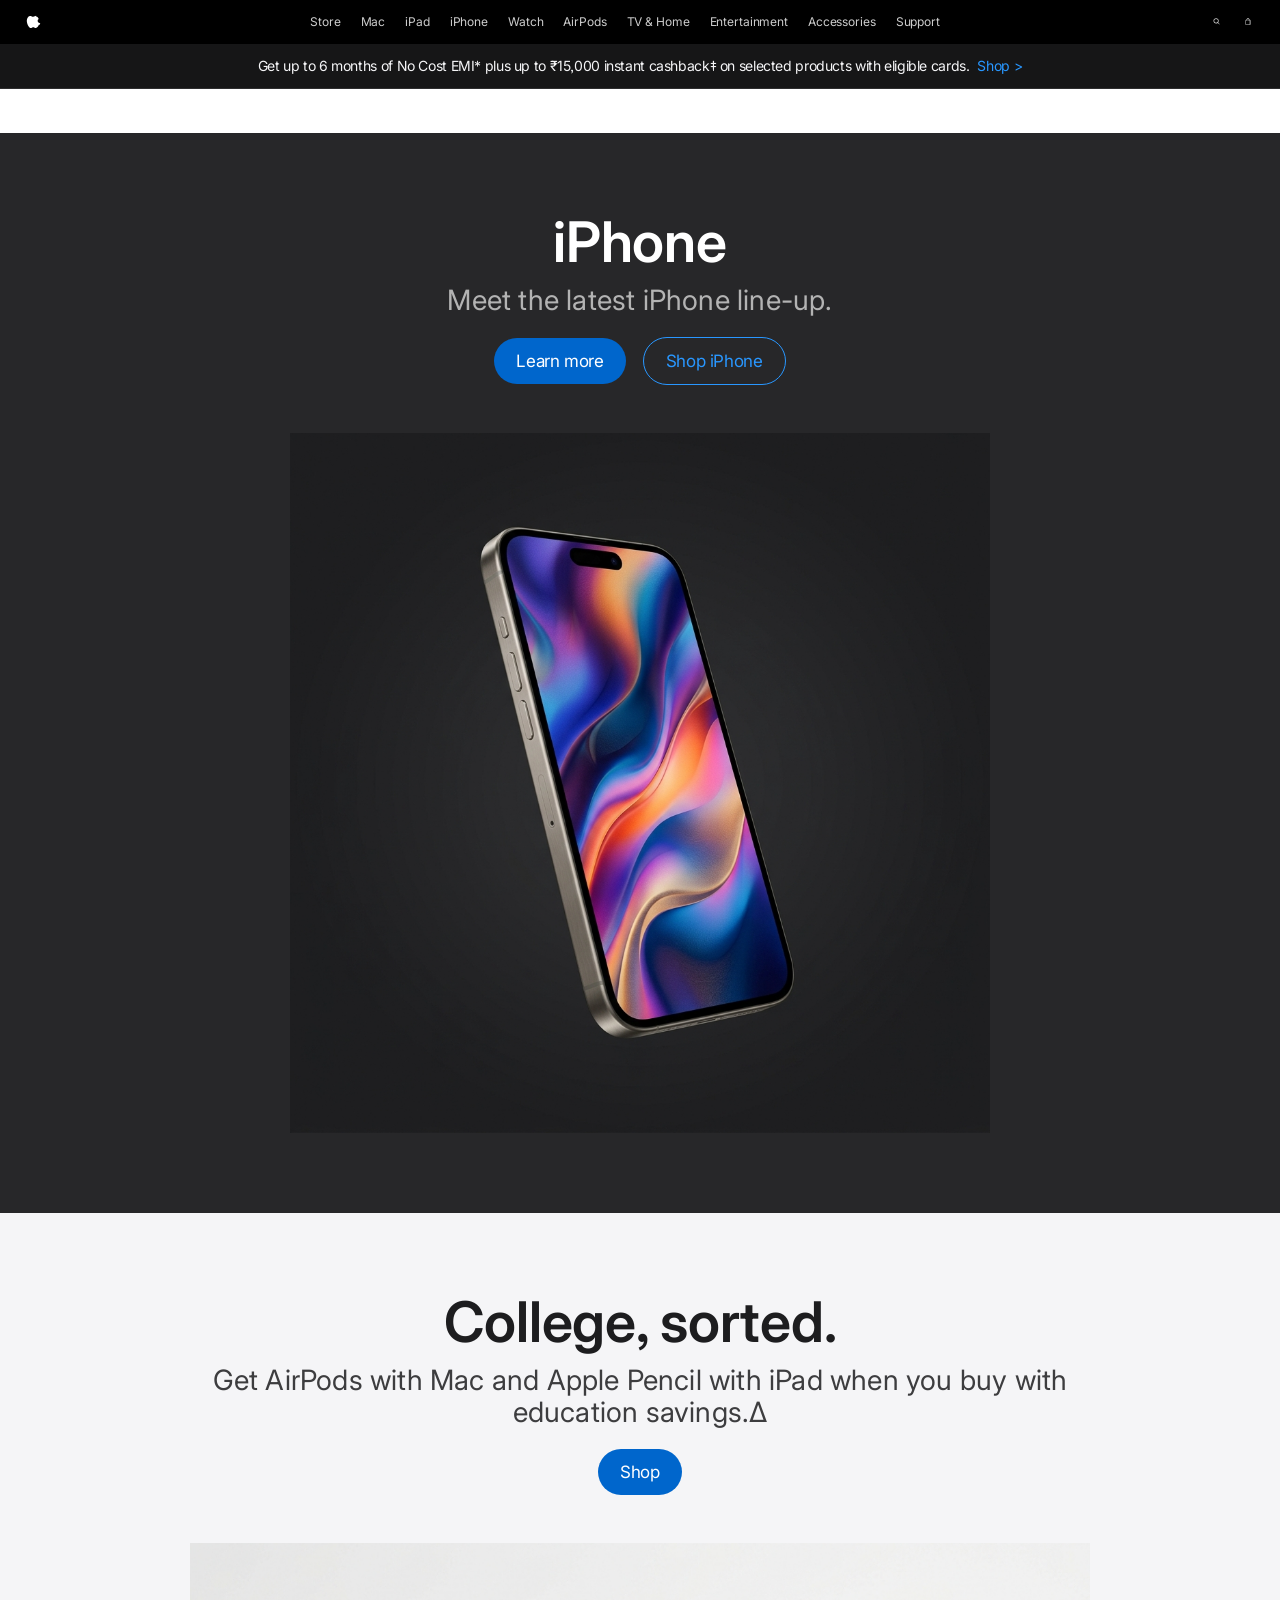
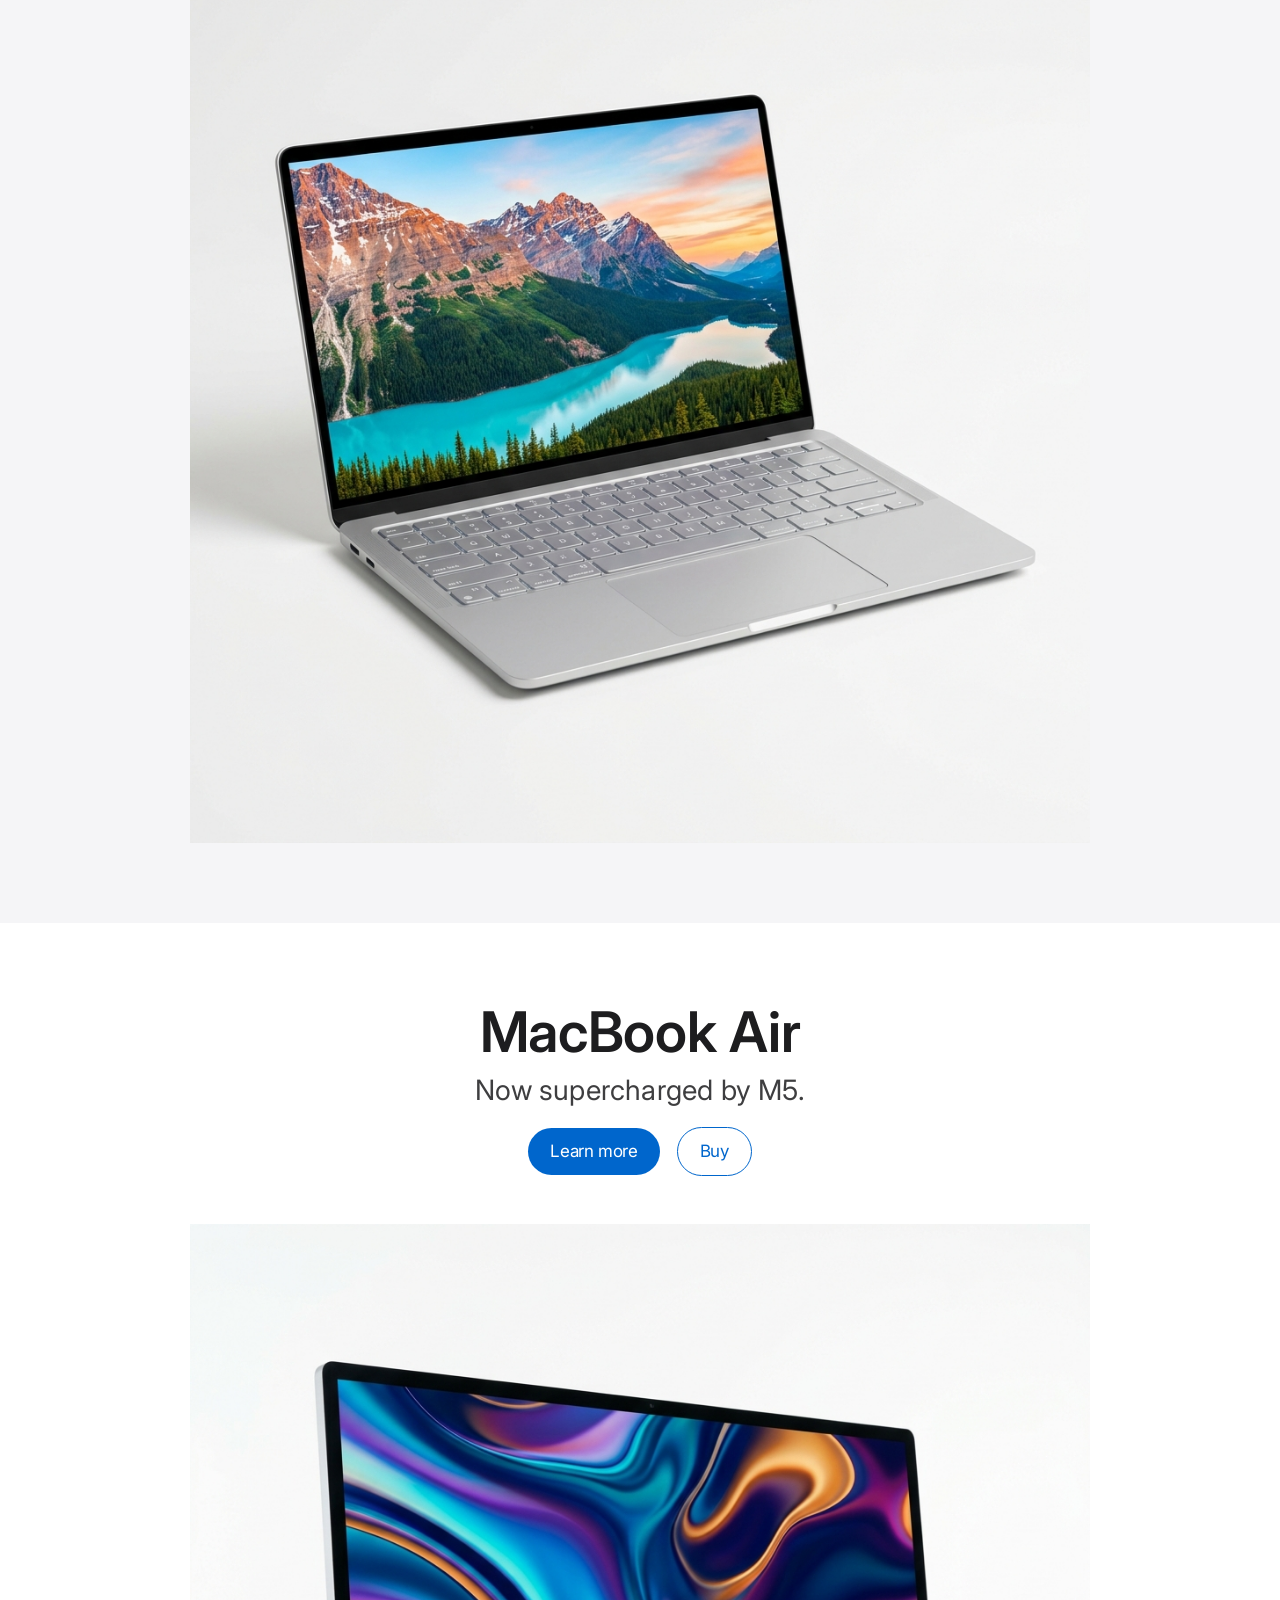
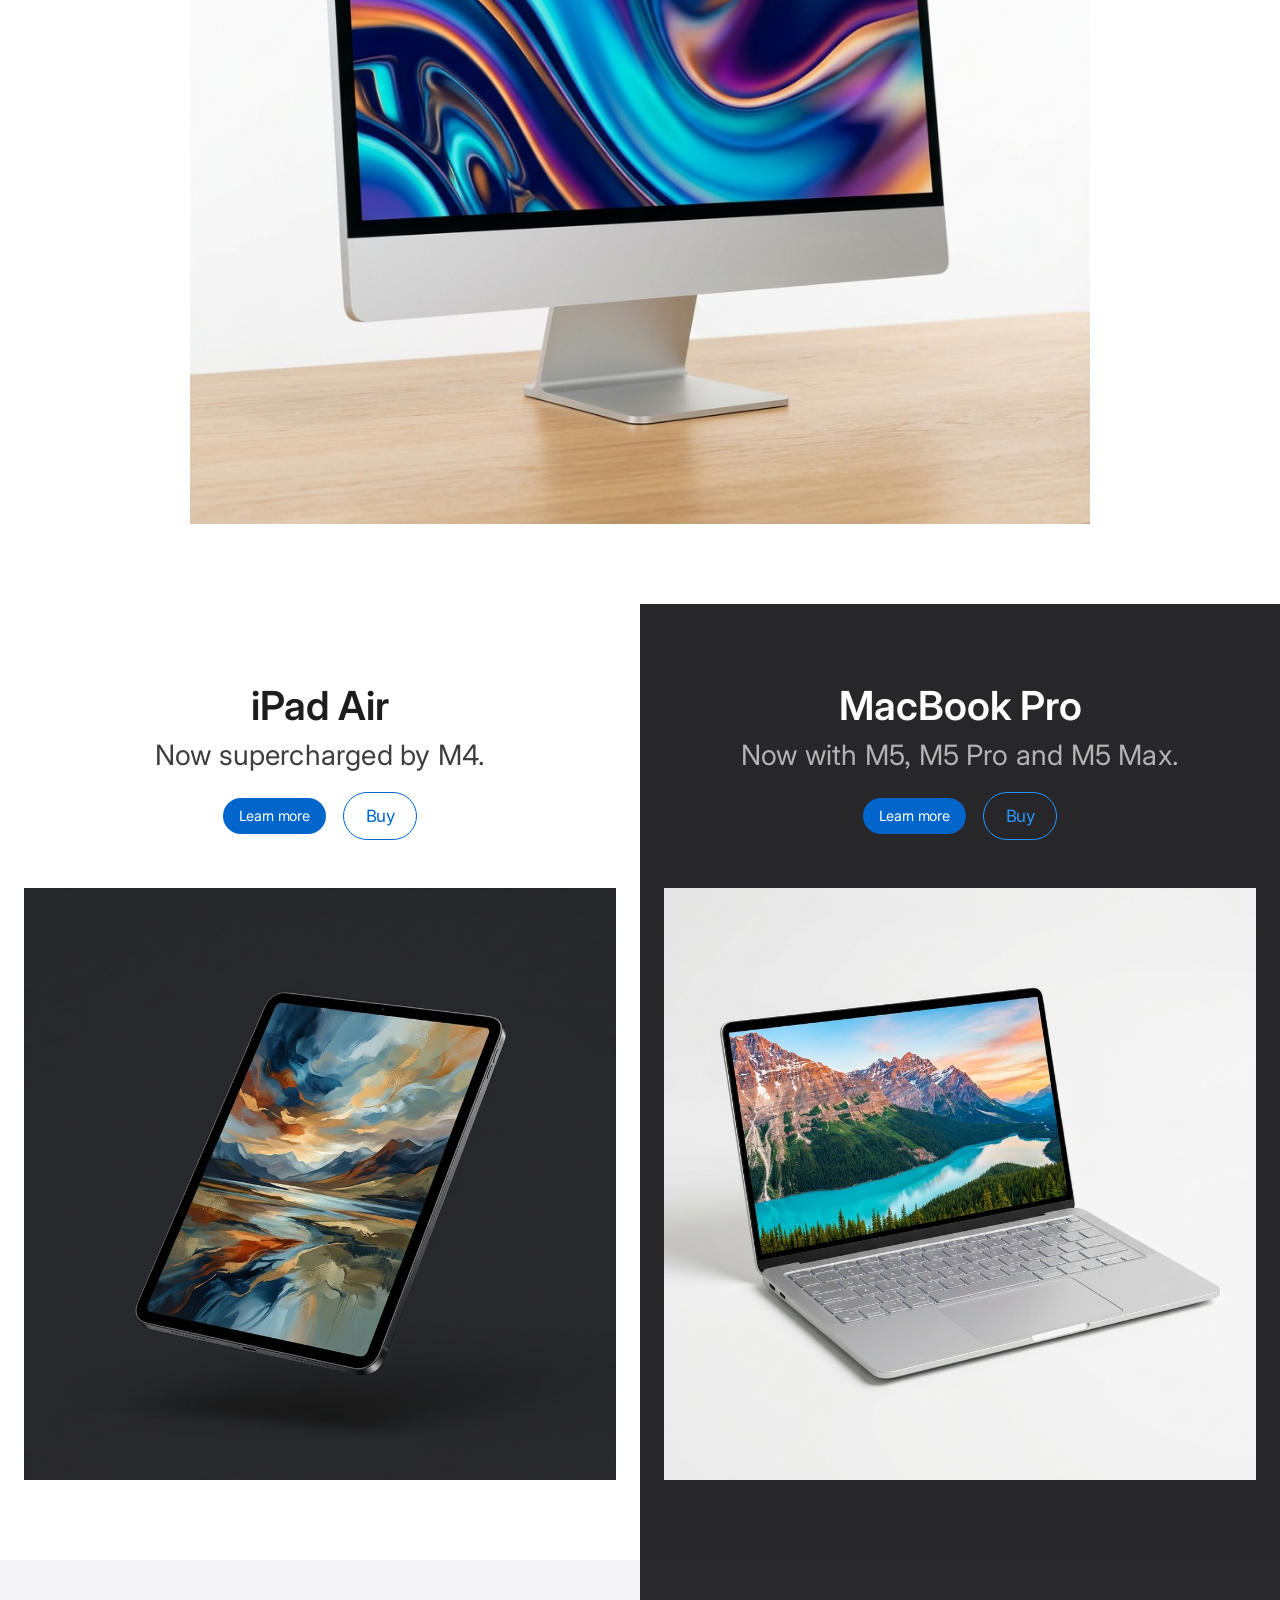
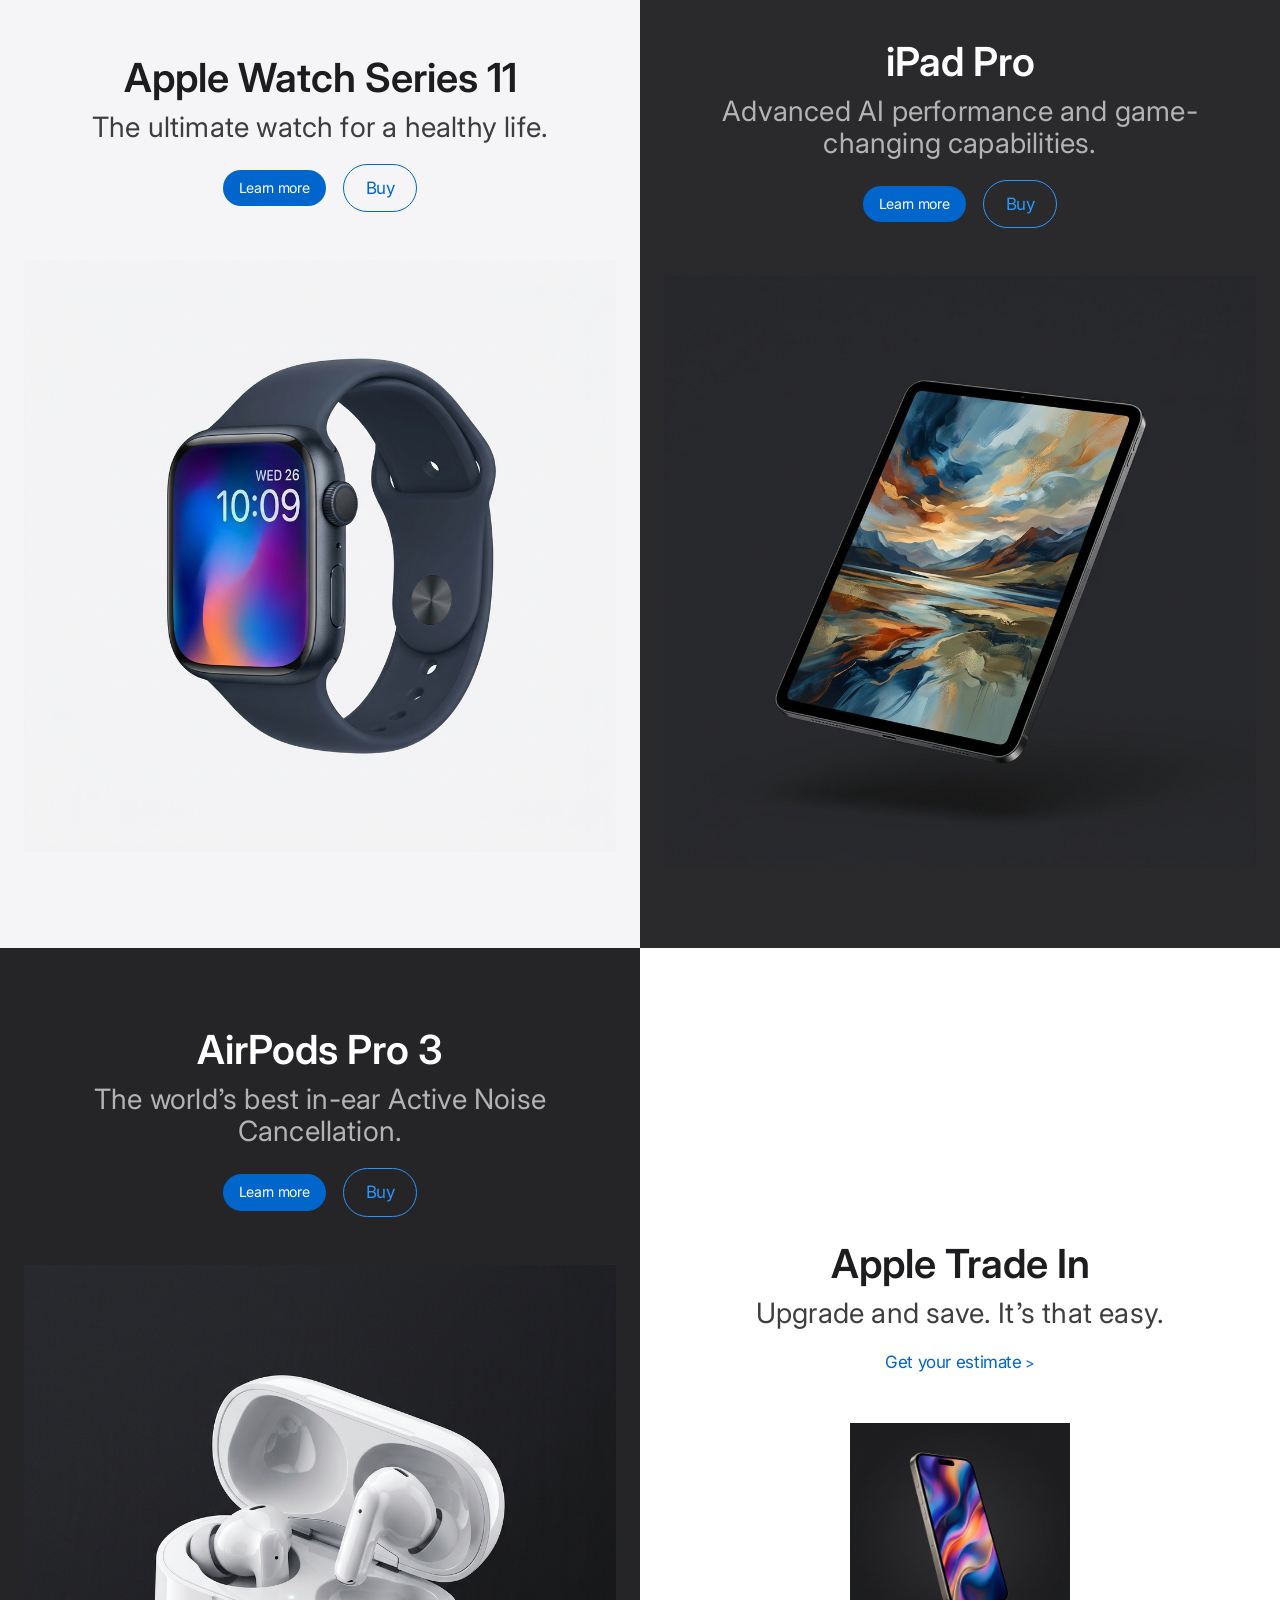
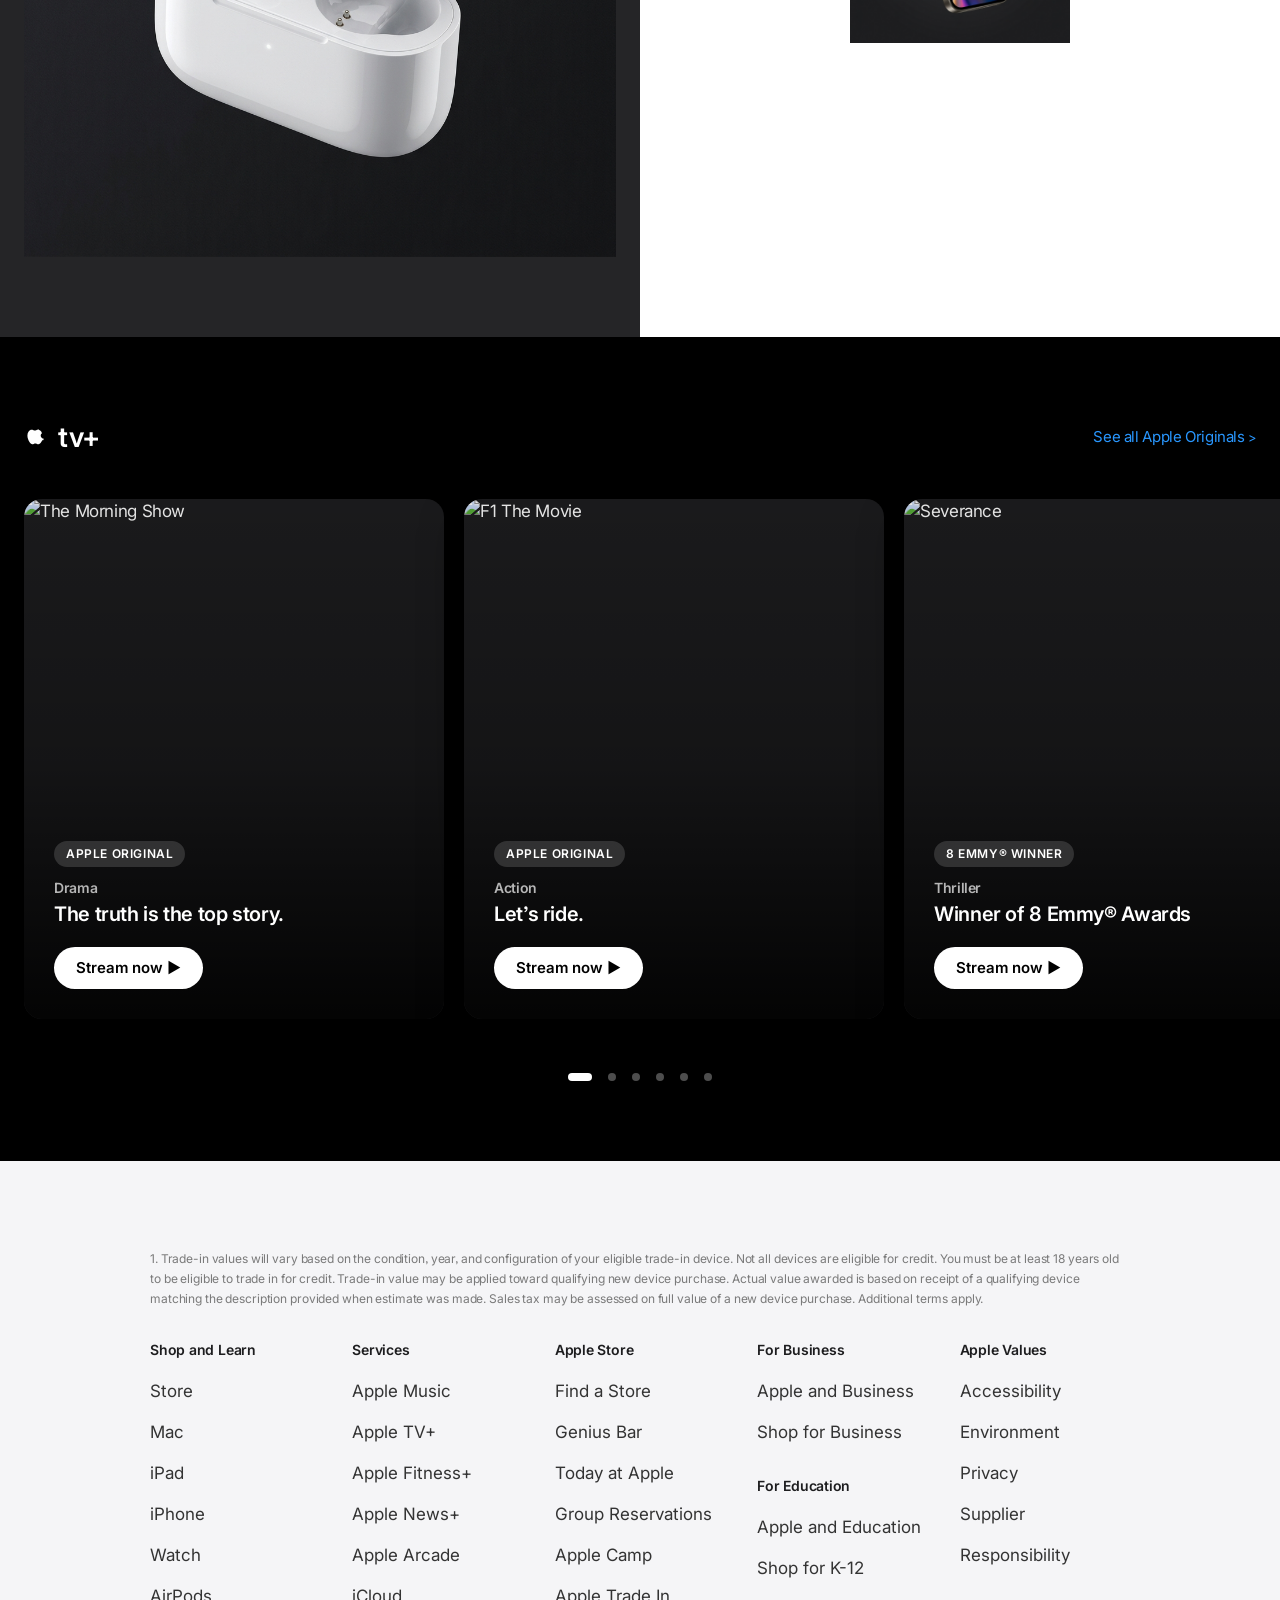
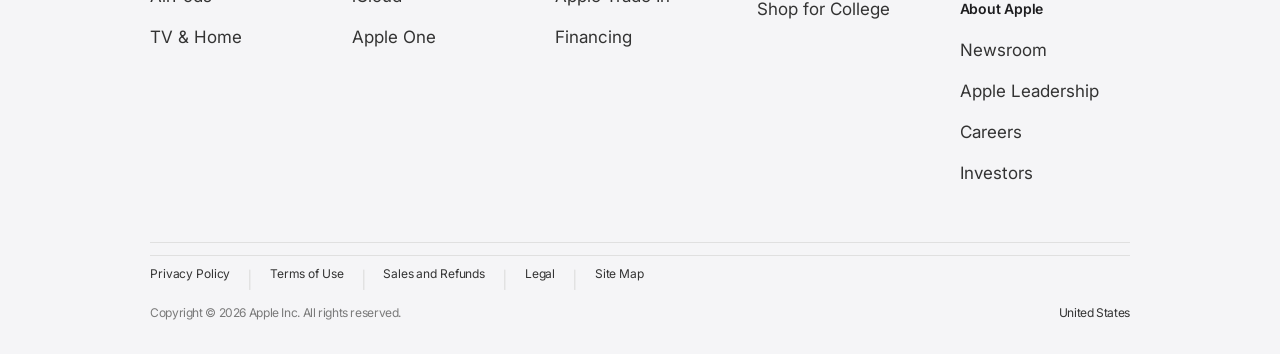
==== commit 2cf2af1c: "feat: add announcement ribbon and update landing page hero tiles with new product lineup" ====
--- a/index.html
+++ b/index.html
@@ -88,123 +88,254 @@
   </div>
 
   <!-- ════════════════════════════════════════════ -->
+  <!-- ANNOUNCEMENT RIBBON                          -->
+  <!-- ════════════════════════════════════════════ -->
+  <div class="announcement-ribbon">
+    <span>Get up to 6 months of No Cost EMI* plus up to ₹15,000 instant cashback‡ on selected products with eligible cards.</span>
+    <a href="store.html">Shop &gt;</a>
+  </div>
+
+  <!-- ════════════════════════════════════════════ -->
   <!-- MAIN CONTENT                                 -->
   <!-- ════════════════════════════════════════════ -->
-  <main class="main-content main-content--no-sub">
-
-    <!-- ── TILE 1: iPhone 17 Pro (Dark) ── -->
+  <main class="main-content main-content--no-sub" style="margin-top: 0;">
+
+    <!-- ── HERO 1: iPhone (Dark) ── -->
     <section class="tile tile--dark tile--hero fade-in" id="tile-iphone">
       <div class="tile__content">
-        <h2 class="tile__headline tile__headline--hero">iPhone 17 Pro</h2>
-        <p class="tile__tagline tile__tagline--dark">The ultimate iPhone.</p>
+        <h2 class="tile__headline tile__headline--hero">iPhone</h2>
+        <p class="tile__tagline tile__tagline--dark">Meet the latest iPhone line-up.</p>
         <div class="tile__ctas">
           <a href="iphone.html" class="btn-primary">Learn more</a>
-          <a href="iphone.html" class="btn-secondary-pill btn-secondary-pill--on-dark">Buy</a>
+          <a href="store.html" class="btn-secondary-pill btn-secondary-pill--on-dark">Shop iPhone</a>
         </div>
       </div>
       <div class="tile__image-container">
-        <img src="assets/iphone-hero.png" alt="iPhone 17 Pro in Natural Titanium" class="tile__product-image" loading="eager">
+        <img src="assets/iphone-hero.png" alt="iPhone 17 Pro lineup" class="tile__product-image" loading="eager">
       </div>
     </section>
 
-    <!-- ── TILE 2: MacBook Air (Light) ── -->
-    <section class="tile tile--light fade-in" id="tile-macbook">
+    <!-- ── HERO 2: College, sorted. (Education Offer) ── -->
+    <section class="tile tile--parchment tile--hero fade-in" id="tile-education">
+      <div class="tile__content">
+        <h2 class="tile__headline tile__headline--hero">College, sorted.</h2>
+        <p class="tile__tagline">Get AirPods with Mac and Apple Pencil with iPad when you buy with education savings.Δ</p>
+        <div class="tile__ctas">
+          <a href="store.html" class="btn-primary">Shop</a>
+        </div>
+      </div>
+      <div class="tile__image-container tile__image-container--wide">
+        <img src="assets/macbook-hero.png" alt="Back to School Education Savings" class="tile__product-image" loading="lazy">
+      </div>
+    </section>
+
+    <!-- ── HERO 3: MacBook Air M5 ── -->
+    <section class="tile tile--light tile--hero fade-in" id="tile-macbook">
       <div class="tile__content">
         <h2 class="tile__headline tile__headline--hero">MacBook Air</h2>
-        <p class="tile__tagline">Designed to go places.</p>
+        <p class="tile__tagline">Now supercharged by M5.</p>
         <div class="tile__ctas">
-          <a href="#" class="btn-primary">Learn more</a>
+          <a href="store.html" class="btn-primary">Learn more</a>
           <a href="store.html" class="btn-secondary-pill">Buy</a>
         </div>
       </div>
       <div class="tile__image-container tile__image-container--wide">
-        <img src="assets/macbook-hero.png" alt="MacBook Air in Silver" class="tile__product-image" loading="lazy">
+        <img src="assets/mac-hero.png" alt="MacBook Air M5" class="tile__product-image" loading="lazy">
       </div>
     </section>
 
-    <!-- ── TILE 3: iPad Pro (Dark-2) ── -->
-    <section class="tile tile--dark-2 fade-in" id="tile-ipad">
-      <div class="tile__content">
-        <h2 class="tile__headline tile__headline--hero">iPad Pro</h2>
-        <p class="tile__tagline tile__tagline--dark">Thinnovation.</p>
-        <div class="tile__ctas">
-          <a href="#" class="btn-primary">Learn more</a>
-          <a href="store.html" class="btn-secondary-pill btn-secondary-pill--on-dark">Buy</a>
-        </div>
-      </div>
-      <div class="tile__image-container">
-        <img src="assets/ipad-hero.png" alt="iPad Pro with M4 chip" class="tile__product-image" loading="lazy">
+    <!-- ── 2x3 PROMO GRID CARDS ── -->
+    <div class="tile-pair">
+      <!-- Card 1: iPad Air -->
+      <section class="tile tile--light fade-in" id="tile-ipad-air">
+        <div class="tile__content">
+          <h2 class="tile__headline">iPad Air</h2>
+          <p class="tile__tagline">Now supercharged by M4.</p>
+          <div class="tile__ctas">
+            <a href="store.html" class="btn-primary btn-primary--sm">Learn more</a>
+            <a href="store.html" class="btn-secondary-pill btn-secondary-pill--sm">Buy</a>
+          </div>
+        </div>
+        <div class="tile__image-container">
+          <img src="assets/ipad-hero.png" alt="iPad Air M4" class="tile__product-image" loading="lazy">
+        </div>
+      </section>
+
+      <!-- Card 2: MacBook Pro -->
+      <section class="tile tile--dark fade-in" id="tile-macbook-pro">
+        <div class="tile__content">
+          <h2 class="tile__headline">MacBook Pro</h2>
+          <p class="tile__tagline tile__tagline--dark">Now with M5, M5 Pro and M5 Max.</p>
+          <div class="tile__ctas">
+            <a href="store.html" class="btn-primary btn-primary--sm">Learn more</a>
+            <a href="store.html" class="btn-secondary-pill btn-secondary-pill--on-dark btn-secondary-pill--sm">Buy</a>
+          </div>
+        </div>
+        <div class="tile__image-container">
+          <img src="assets/macbook-hero.png" alt="MacBook Pro M5" class="tile__product-image" loading="lazy">
+        </div>
+      </section>
+    </div>
+
+    <div class="tile-pair">
+      <!-- Card 3: Apple Watch Series 11 -->
+      <section class="tile tile--parchment fade-in" id="tile-watch-11">
+        <div class="tile__content">
+          <h2 class="tile__headline">Apple Watch Series 11</h2>
+          <p class="tile__tagline">The ultimate watch for a healthy life.</p>
+          <div class="tile__ctas">
+            <a href="store.html" class="btn-primary btn-primary--sm">Learn more</a>
+            <a href="store.html" class="btn-secondary-pill btn-secondary-pill--sm">Buy</a>
+          </div>
+        </div>
+        <div class="tile__image-container">
+          <img src="assets/watch-hero.png" alt="Apple Watch Series 11" class="tile__product-image" loading="lazy">
+        </div>
+      </section>
+
+      <!-- Card 4: iPad Pro -->
+      <section class="tile tile--dark-2 fade-in" id="tile-ipad-pro">
+        <div class="tile__content">
+          <h2 class="tile__headline">iPad Pro</h2>
+          <p class="tile__tagline tile__tagline--dark">Advanced AI performance and game-changing capabilities.</p>
+          <div class="tile__ctas">
+            <a href="store.html" class="btn-primary btn-primary--sm">Learn more</a>
+            <a href="store.html" class="btn-secondary-pill btn-secondary-pill--on-dark btn-secondary-pill--sm">Buy</a>
+          </div>
+        </div>
+        <div class="tile__image-container">
+          <img src="assets/ipad-hero.png" alt="iPad Pro AI" class="tile__product-image" loading="lazy">
+        </div>
+      </section>
+    </div>
+
+    <div class="tile-pair">
+      <!-- Card 5: AirPods Pro 3 -->
+      <section class="tile tile--dark-3 fade-in" id="tile-airpods-3">
+        <div class="tile__content">
+          <h2 class="tile__headline">AirPods Pro 3</h2>
+          <p class="tile__tagline tile__tagline--dark">The world’s best in-ear Active Noise Cancellation.</p>
+          <div class="tile__ctas">
+            <a href="store.html" class="btn-primary btn-primary--sm">Learn more</a>
+            <a href="store.html" class="btn-secondary-pill btn-secondary-pill--on-dark btn-secondary-pill--sm">Buy</a>
+          </div>
+        </div>
+        <div class="tile__image-container">
+          <img src="assets/airpods-hero.png" alt="AirPods Pro 3" class="tile__product-image" loading="lazy">
+        </div>
+      </section>
+
+      <!-- Card 6: Apple Trade In -->
+      <section class="tile tile--light fade-in" id="tile-trade-in">
+        <div class="tile__content">
+          <h2 class="tile__headline">Apple Trade In</h2>
+          <p class="tile__tagline">Upgrade and save. It’s that easy.</p>
+          <div class="tile__ctas">
+            <a href="store.html" class="text-link text-link--chevron">Get your estimate</a>
+          </div>
+        </div>
+        <div class="tile__image-container">
+          <img src="assets/iphone-hero.png" alt="Apple Trade In" class="tile__product-image" loading="lazy" style="max-height: 220px; object-fit: contain;">
+        </div>
+      </section>
+    </div>
+
+    <!-- ── APPLE TV+ ENTERTAINMENT CAROUSEL SECTION ── -->
+    <section class="tv-section fade-in" id="apple-tv">
+      <div class="tv-section__header">
+        <div class="tv-section__logo">
+          <svg viewBox="0 0 170 200" width="22" height="22" fill="currentColor">
+            <path d="M150.37 130.25c-2.45 5.66-5.35 10.87-8.71 15.66-4.58 6.53-8.33 11.05-11.22 13.56-4.48 4.12-9.28 6.23-14.42 6.35-3.69 0-8.14-1.05-13.32-3.18-5.19-2.12-9.97-3.17-14.34-3.17-4.58 0-9.49 1.05-14.75 3.17-5.26 2.13-9.5 3.24-12.74 3.35-4.34.13-9.14-1.9-14.4-6.08-3.38-2.73-7.3-7.42-11.77-14.07-5.87-8.68-10.45-18.42-13.73-29.21-3.29-10.8-4.93-21.16-4.93-31.09 0-14.56 3.69-26.68 11.07-36.36 7.38-9.68 16.71-14.6 28-14.74 4.8 0 10.22 1.25 16.27 3.75 6.05 2.5 10.15 3.75 12.3 3.75 1.84 0 5.86-1.22 12.06-3.67 6.2-2.45 11.45-3.6 15.77-3.44 8.78.36 16.5 3.49 23.16 9.38 6.66 5.89 11.13 13.43 13.41 22.61-7.79 4.71-11.62 11.39-11.51 20.03.12 7.74 3.03 14.15 8.72 19.24 5.69 5.09 12.44 8.01 20.25 8.76-1.57 4.72-3.61 9.5-6.14 14.36zM119.22 31.96c0 5.48-1.98 10.6-5.94 15.36-3.96 4.76-8.8 7.6-14.52 8.52-.36-.6-.54-1.3-.54-2.1 0-5.26 2.06-10.37 6.18-15.34 4.12-4.97 9.1-7.77 14.94-8.4.12.65.18 1.3.18 1.96z"/>
+          </svg>
+          tv+
+        </div>
+        <a href="#" class="text-link text-link--on-dark text-link--chevron" style="font-size: 15px;">See all Apple Originals</a>
+      </div>
+
+      <div class="tv-carousel">
+        <div class="tv-carousel__track" id="tv-track">
+          
+          <!-- Show 1: The Morning Show -->
+          <div class="tv-card">
+            <img src="https://is1-ssl.mzstatic.com/image/thumb/EvRDcABkXaaZtPZhuzqbkA/1250x668sr.jpg" alt="The Morning Show" class="tv-card__bg">
+            <div class="tv-card__overlay">
+              <span class="tv-card__badge">Apple Original</span>
+              <span class="tv-card__genre">Drama</span>
+              <h3 class="tv-card__tagline">The truth is the top story.</h3>
+              <button class="tv-card__btn">Stream now ▶</button>
+            </div>
+          </div>
+
+          <!-- Show 2: F1 The Movie -->
+          <div class="tv-card">
+            <img src="https://is1-ssl.mzstatic.com/image/thumb/zLbkVwwHwe8I5EtuXc8wWg/1250x668sr.jpg" alt="F1 The Movie" class="tv-card__bg">
+            <div class="tv-card__overlay">
+              <span class="tv-card__badge">Apple Original</span>
+              <span class="tv-card__genre">Action</span>
+              <h3 class="tv-card__tagline">Let’s ride.</h3>
+              <button class="tv-card__btn">Stream now ▶</button>
+            </div>
+          </div>
+
+          <!-- Show 3: Severance -->
+          <div class="tv-card">
+            <img src="https://is1-ssl.mzstatic.com/image/thumb/yLaIuyo68a7gtcjngkHQiQ/1250x668sr.jpg" alt="Severance" class="tv-card__bg">
+            <div class="tv-card__overlay">
+              <span class="tv-card__badge">8 Emmy® Winner</span>
+              <span class="tv-card__genre">Thriller</span>
+              <h3 class="tv-card__tagline">Winner of 8 Emmy® Awards</h3>
+              <button class="tv-card__btn">Stream now ▶</button>
+            </div>
+          </div>
+
+          <!-- Show 4: Shrinking -->
+          <div class="tv-card">
+            <img src="https://is1-ssl.mzstatic.com/image/thumb/OmAEHiPsBUBSNjqgm9ItjA/1250x668sr.jpg" alt="Shrinking" class="tv-card__bg">
+            <div class="tv-card__overlay">
+              <span class="tv-card__badge">Apple Original</span>
+              <span class="tv-card__genre">Comedy</span>
+              <h3 class="tv-card__tagline">Getting it together. Together.</h3>
+              <button class="tv-card__btn">Stream now ▶</button>
+            </div>
+          </div>
+
+          <!-- Show 5: The Studio -->
+          <div class="tv-card">
+            <img src="https://is1-ssl.mzstatic.com/image/thumb/5Qz4uhl7ZfeRONLyHtOGfw/1250x668sr.jpg" alt="The Studio" class="tv-card__bg">
+            <div class="tv-card__overlay">
+              <span class="tv-card__badge">13 Emmy® Winner</span>
+              <span class="tv-card__genre">Comedy</span>
+              <h3 class="tv-card__tagline">Winner of 13 Emmy® Awards</h3>
+              <button class="tv-card__btn">Stream now ▶</button>
+            </div>
+          </div>
+
+          <!-- Show 6: Pluribus -->
+          <div class="tv-card">
+            <img src="https://is1-ssl.mzstatic.com/image/thumb/S9dLxU_nCvhomqGnI3-d_g/1250x668sr.jpg" alt="Pluribus" class="tv-card__bg">
+            <div class="tv-card__overlay">
+              <span class="tv-card__badge">Apple Original</span>
+              <span class="tv-card__genre">Drama</span>
+              <h3 class="tv-card__tagline">Happiness is a state of mind.</h3>
+              <button class="tv-card__btn">Stream now ▶</button>
+            </div>
+          </div>
+
+        </div>
+
+        <div class="tv-controls">
+          <span class="tv-dot tv-dot--active"></span>
+          <span class="tv-dot"></span>
+          <span class="tv-dot"></span>
+          <span class="tv-dot"></span>
+          <span class="tv-dot"></span>
+          <span class="tv-dot"></span>
+        </div>
       </div>
     </section>
 
-    <!-- ── TILE 4: Apple Watch (Parchment) ── -->
-    <section class="tile tile--parchment fade-in" id="tile-watch">
-      <div class="tile__content">
-        <h2 class="tile__headline tile__headline--hero">Apple Watch</h2>
-        <p class="tile__tagline">Smarter. Brighter. Mightier.</p>
-        <div class="tile__ctas">
-          <a href="#" class="btn-primary">Learn more</a>
-          <a href="store.html" class="btn-secondary-pill">Buy</a>
-        </div>
-      </div>
-      <div class="tile__image-container">
-        <img src="assets/watch-hero.png" alt="Apple Watch Series 10" class="tile__product-image" loading="lazy">
-      </div>
-    </section>
-
-    <!-- ── TILE 5: AirPods (Dark-3) ── -->
-    <section class="tile tile--dark-3 fade-in" id="tile-airpods">
-      <div class="tile__content">
-        <h2 class="tile__headline tile__headline--hero">AirPods Pro</h2>
-        <p class="tile__tagline tile__tagline--dark">Adaptive Audio. Now playing.</p>
-        <div class="tile__ctas">
-          <a href="#" class="btn-primary">Learn more</a>
-          <a href="store.html" class="btn-secondary-pill btn-secondary-pill--on-dark">Buy</a>
-        </div>
-      </div>
-      <div class="tile__image-container">
-        <img src="assets/airpods-hero.png" alt="AirPods Pro 2nd generation" class="tile__product-image" loading="lazy">
-      </div>
-    </section>
-
-    <!-- ── TILE 6: Mac (Light) ── -->
-    <section class="tile tile--light fade-in" id="tile-mac">
-      <div class="tile__content">
-        <h2 class="tile__headline tile__headline--hero">iMac</h2>
-        <p class="tile__tagline">Supercharged by M4.</p>
-        <div class="tile__ctas">
-          <a href="#" class="btn-primary">Learn more</a>
-          <a href="store.html" class="btn-secondary-pill">Buy</a>
-        </div>
-      </div>
-      <div class="tile__image-container tile__image-container--wide">
-        <img src="assets/mac-hero.png" alt="iMac with M4 chip" class="tile__product-image" loading="lazy">
-      </div>
-    </section>
-
-    <!-- ── Two Side-by-Side Tiles ── -->
-    <div class="tile-pair">
-      <section class="tile tile--dark fade-in" id="tile-trade-in">
-        <div class="tile__content">
-          <h2 class="tile__headline">Trade In</h2>
-          <p class="tile__tagline tile__tagline--dark" style="font-size:21px;">Get credit toward your next Apple product.</p>
-          <div class="tile__ctas">
-            <a href="#" class="text-link text-link--on-dark text-link--chevron" style="font-size:17px;">Find your trade‑in value</a>
-          </div>
-        </div>
-      </section>
-      <section class="tile tile--parchment fade-in" id="tile-card">
-        <div class="tile__content">
-          <h2 class="tile__headline">Apple Card</h2>
-          <p class="tile__tagline" style="font-size:21px;">Get up to 3% Daily Cash back with every purchase.</p>
-          <div class="tile__ctas">
-            <a href="#" class="text-link text-link--chevron" style="font-size:17px;">Learn more</a>
-          </div>
-        </div>
-      </section>
-    </div>
-
   </main>
+
 
   <!-- ════════════════════════════════════════════ -->
   <!-- FOOTER                                       -->
--- a/css/components.css
+++ b/css/components.css
@@ -722,3 +722,193 @@
     font-size: 16px;
   }
 }
+
+/* ─── ANNOUNCEMENT RIBBON ─── */
+.announcement-ribbon {
+  background-color: #161617;
+  color: #f5f5f7;
+  text-align: center;
+  font-size: 14px;
+  line-height: 1.43;
+  padding: 12px 16px;
+  margin-top: var(--height-global-nav);
+  display: flex;
+  align-items: center;
+  justify-content: center;
+  gap: 8px;
+  border-bottom: 1px solid rgba(255, 255, 255, 0.1);
+}
+
+.announcement-ribbon a {
+  color: #2997ff;
+  text-decoration: none;
+  font-weight: 400;
+}
+
+.announcement-ribbon a:hover {
+  text-decoration: underline;
+}
+
+/* ─── APPLE TV+ CAROUSEL ─── */
+.tv-section {
+  background-color: #000000;
+  padding: var(--space-section) 0;
+  overflow: hidden;
+  color: #ffffff;
+}
+
+.tv-section__header {
+  max-width: var(--width-grid);
+  margin: 0 auto var(--space-xl);
+  padding: 0 var(--space-lg);
+  display: flex;
+  align-items: center;
+  justify-content: space-between;
+}
+
+.tv-section__logo {
+  display: flex;
+  align-items: center;
+  gap: 12px;
+  font-family: var(--font-display);
+  font-size: 28px;
+  font-weight: 600;
+}
+
+.tv-carousel {
+  position: relative;
+  width: 100%;
+  overflow: hidden;
+}
+
+.tv-carousel__track {
+  display: flex;
+  gap: 20px;
+  padding: 10px var(--space-lg) 30px;
+  overflow-x: auto;
+  scroll-behavior: smooth;
+  scrollbar-width: none;
+  -ms-overflow-style: none;
+}
+
+.tv-carousel__track::-webkit-scrollbar {
+  display: none;
+}
+
+.tv-card {
+  flex: 0 0 420px;
+  height: 520px;
+  border-radius: 18px;
+  position: relative;
+  overflow: hidden;
+  box-shadow: 0 20px 40px rgba(0, 0, 0, 0.6);
+  transition: transform 0.4s cubic-bezier(0.16, 1, 0.3, 1), box-shadow 0.4s ease;
+  cursor: pointer;
+  background-color: #1d1d1f;
+}
+
+@media (max-width: 768px) {
+  .tv-card {
+    flex: 0 0 300px;
+    height: 400px;
+  }
+}
+
+.tv-card:hover {
+  transform: scale(1.02);
+  box-shadow: 0 30px 60px rgba(0, 0, 0, 0.8);
+}
+
+.tv-card__bg {
+  width: 100%;
+  height: 100%;
+  object-fit: cover;
+  display: block;
+}
+
+.tv-card__overlay {
+  position: absolute;
+  inset: 0;
+  background: linear-gradient(180deg, rgba(0, 0, 0, 0.1) 0%, rgba(0, 0, 0, 0.3) 50%, rgba(0, 0, 0, 0.88) 100%);
+  display: flex;
+  flex-direction: column;
+  justify-content: flex-end;
+  padding: 30px;
+}
+
+.tv-card__badge {
+  display: inline-flex;
+  align-items: center;
+  gap: 6px;
+  background: rgba(255, 255, 255, 0.15);
+  backdrop-filter: blur(12px);
+  -webkit-backdrop-filter: blur(12px);
+  padding: 4px 12px;
+  border-radius: 20px;
+  font-size: 12px;
+  font-weight: 600;
+  text-transform: uppercase;
+  letter-spacing: 0.05em;
+  margin-bottom: 12px;
+  width: fit-content;
+}
+
+.tv-card__genre {
+  font-size: 14px;
+  font-weight: 600;
+  color: rgba(255, 255, 255, 0.7);
+  margin-bottom: 4px;
+}
+
+.tv-card__tagline {
+  font-size: 20px;
+  font-weight: 600;
+  line-height: 1.25;
+  color: #ffffff;
+  margin-bottom: 20px;
+}
+
+.tv-card__btn {
+  display: inline-flex;
+  align-items: center;
+  gap: 8px;
+  background-color: #ffffff;
+  color: #000000;
+  font-size: 15px;
+  font-weight: 600;
+  padding: 10px 22px;
+  border-radius: 980px;
+  border: none;
+  cursor: pointer;
+  transition: background-color 0.2s ease, transform 0.2s ease;
+  width: fit-content;
+}
+
+.tv-card__btn:hover {
+  background-color: rgba(255, 255, 255, 0.9);
+  transform: scale(1.03);
+}
+
+.tv-controls {
+  display: flex;
+  align-items: center;
+  justify-content: center;
+  gap: 16px;
+  margin-top: 24px;
+}
+
+.tv-dot {
+  width: 8px;
+  height: 8px;
+  border-radius: 50%;
+  background-color: rgba(255, 255, 255, 0.3);
+  cursor: pointer;
+  transition: all 0.3s ease;
+}
+
+.tv-dot--active {
+  background-color: #ffffff;
+  width: 24px;
+  border-radius: 4px;
+}
+
